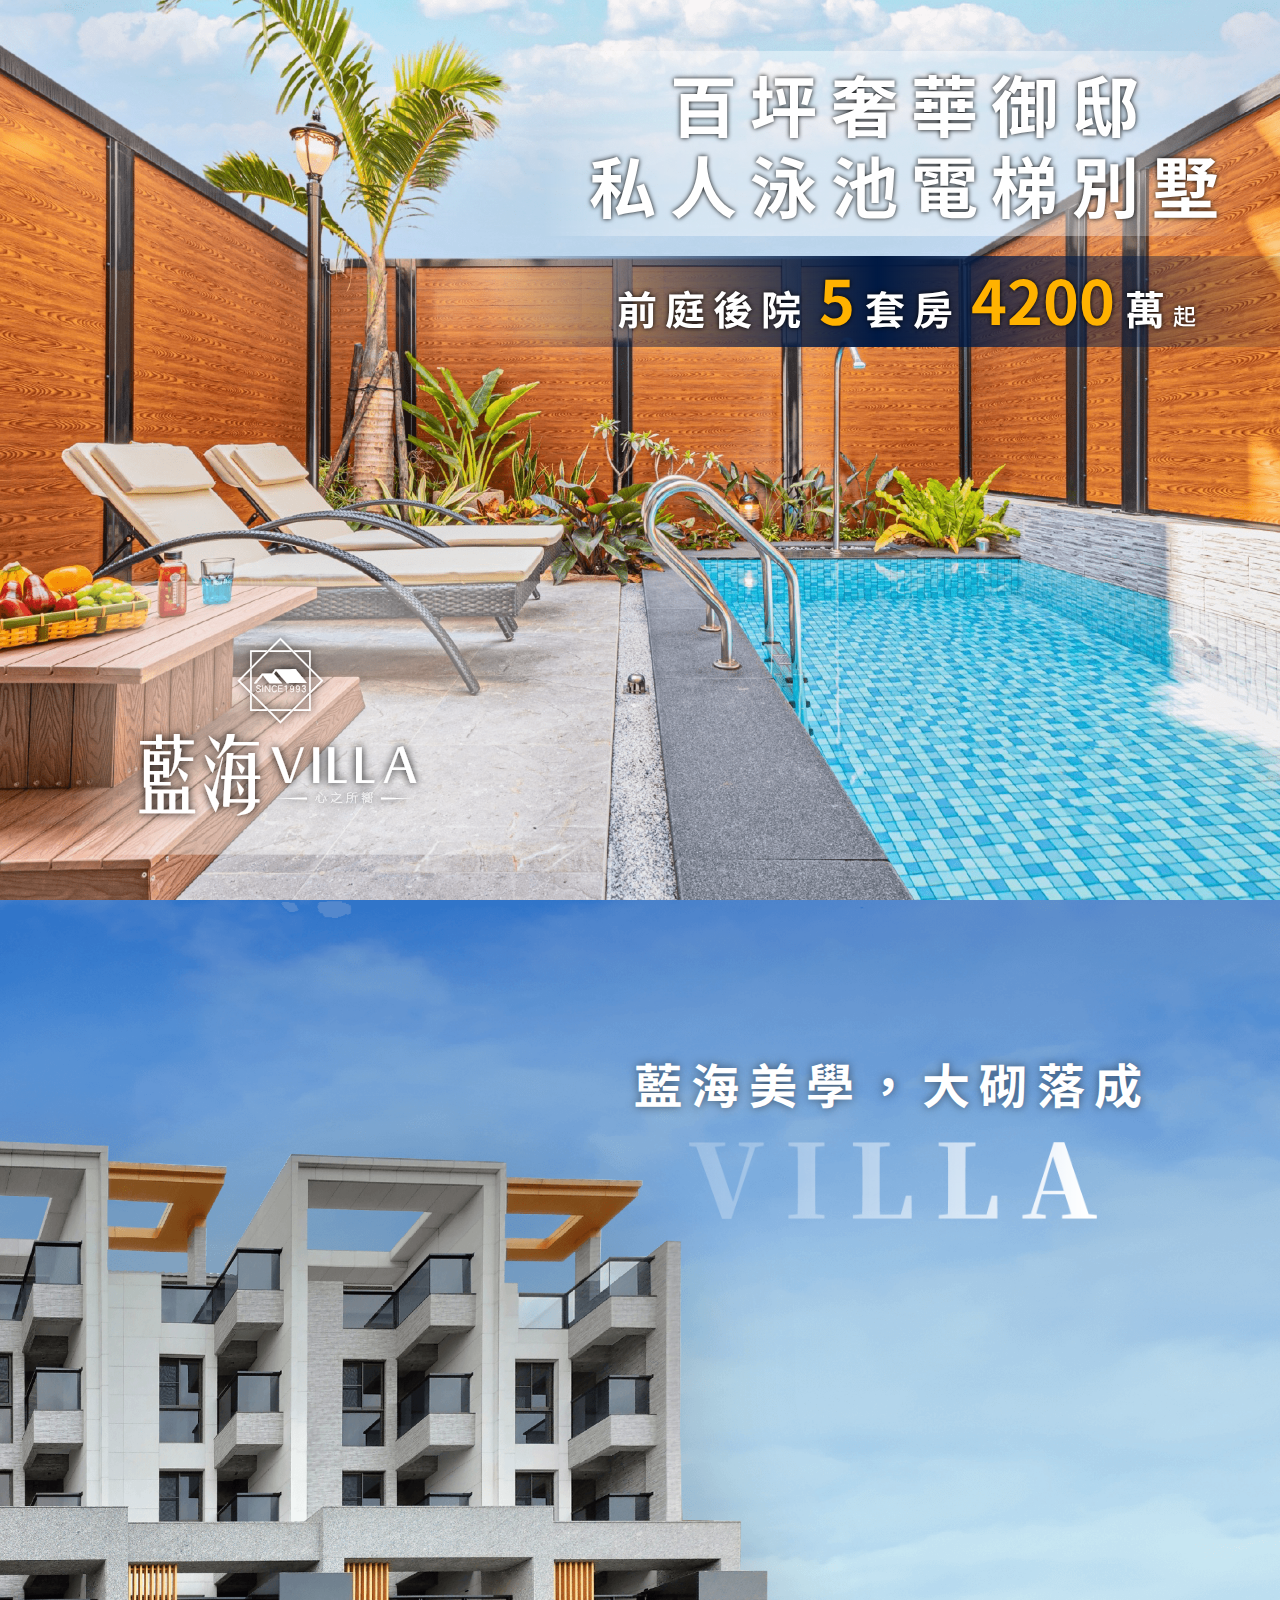
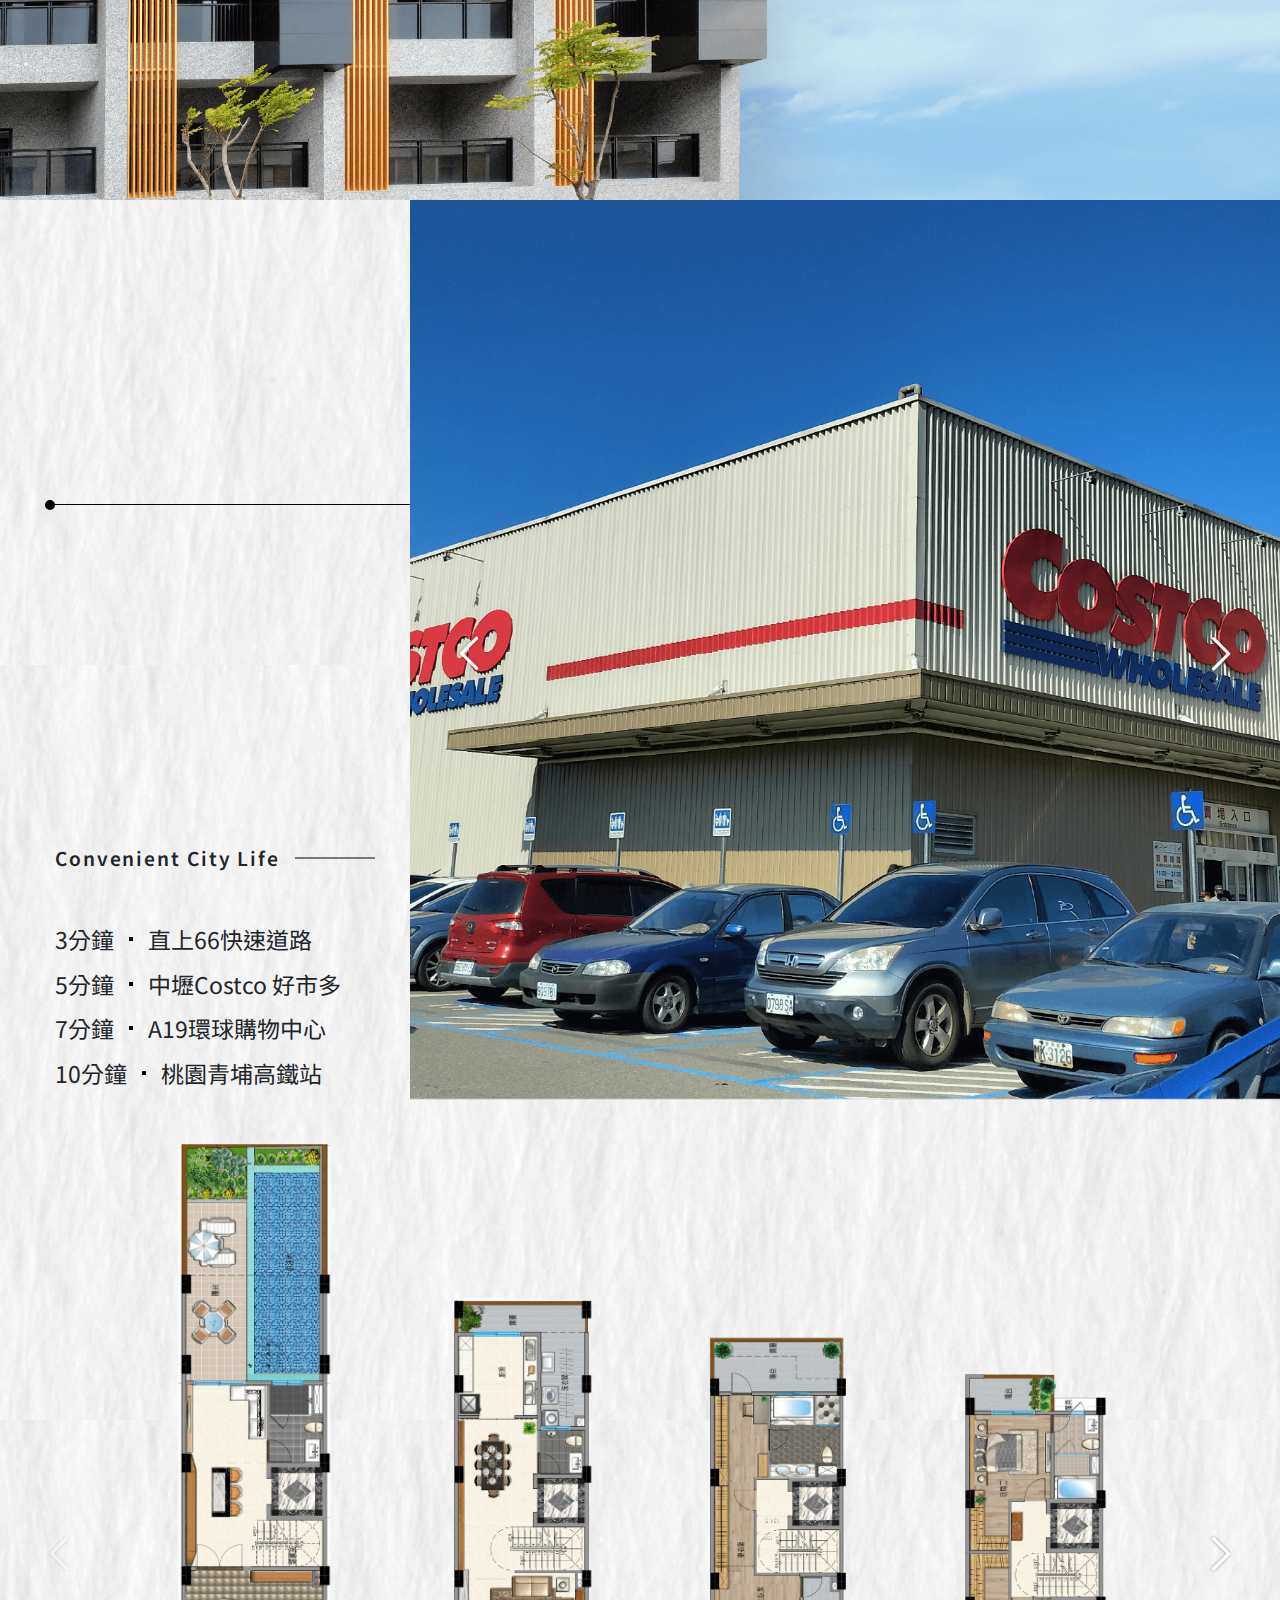
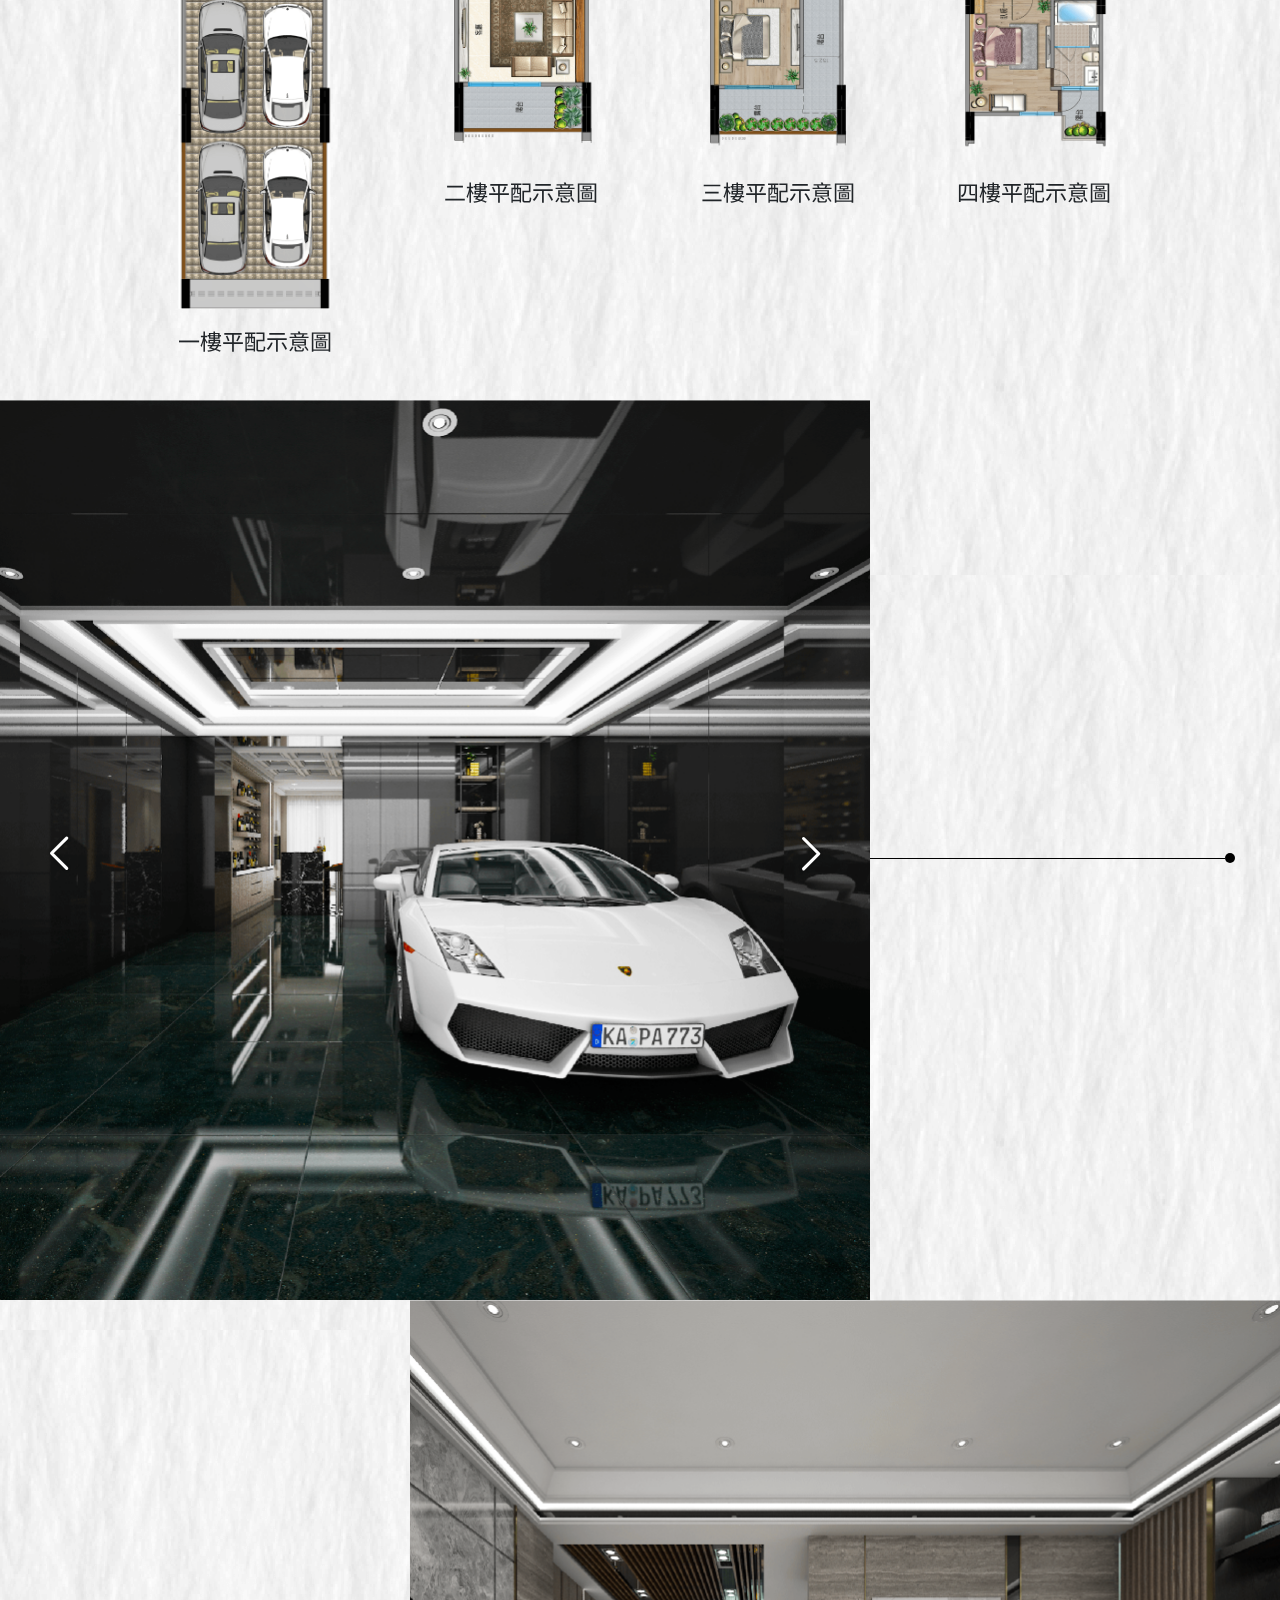
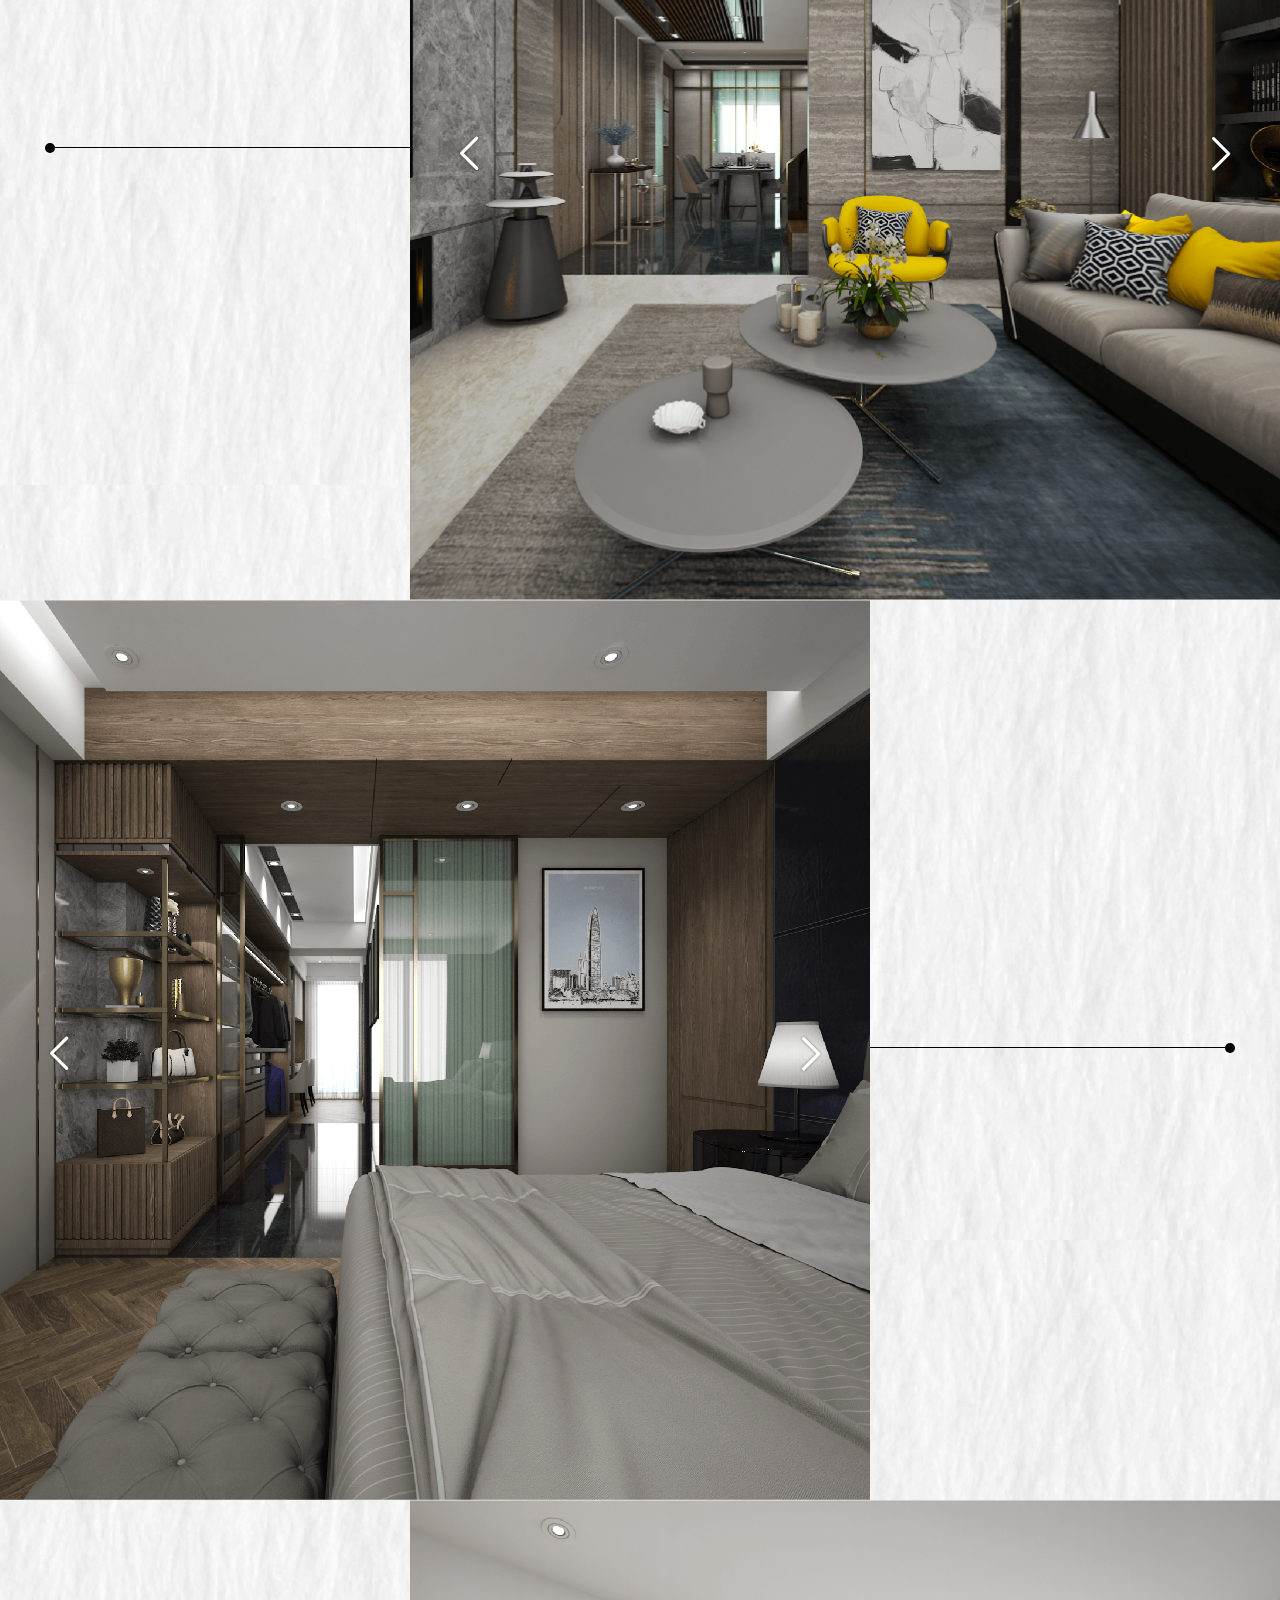
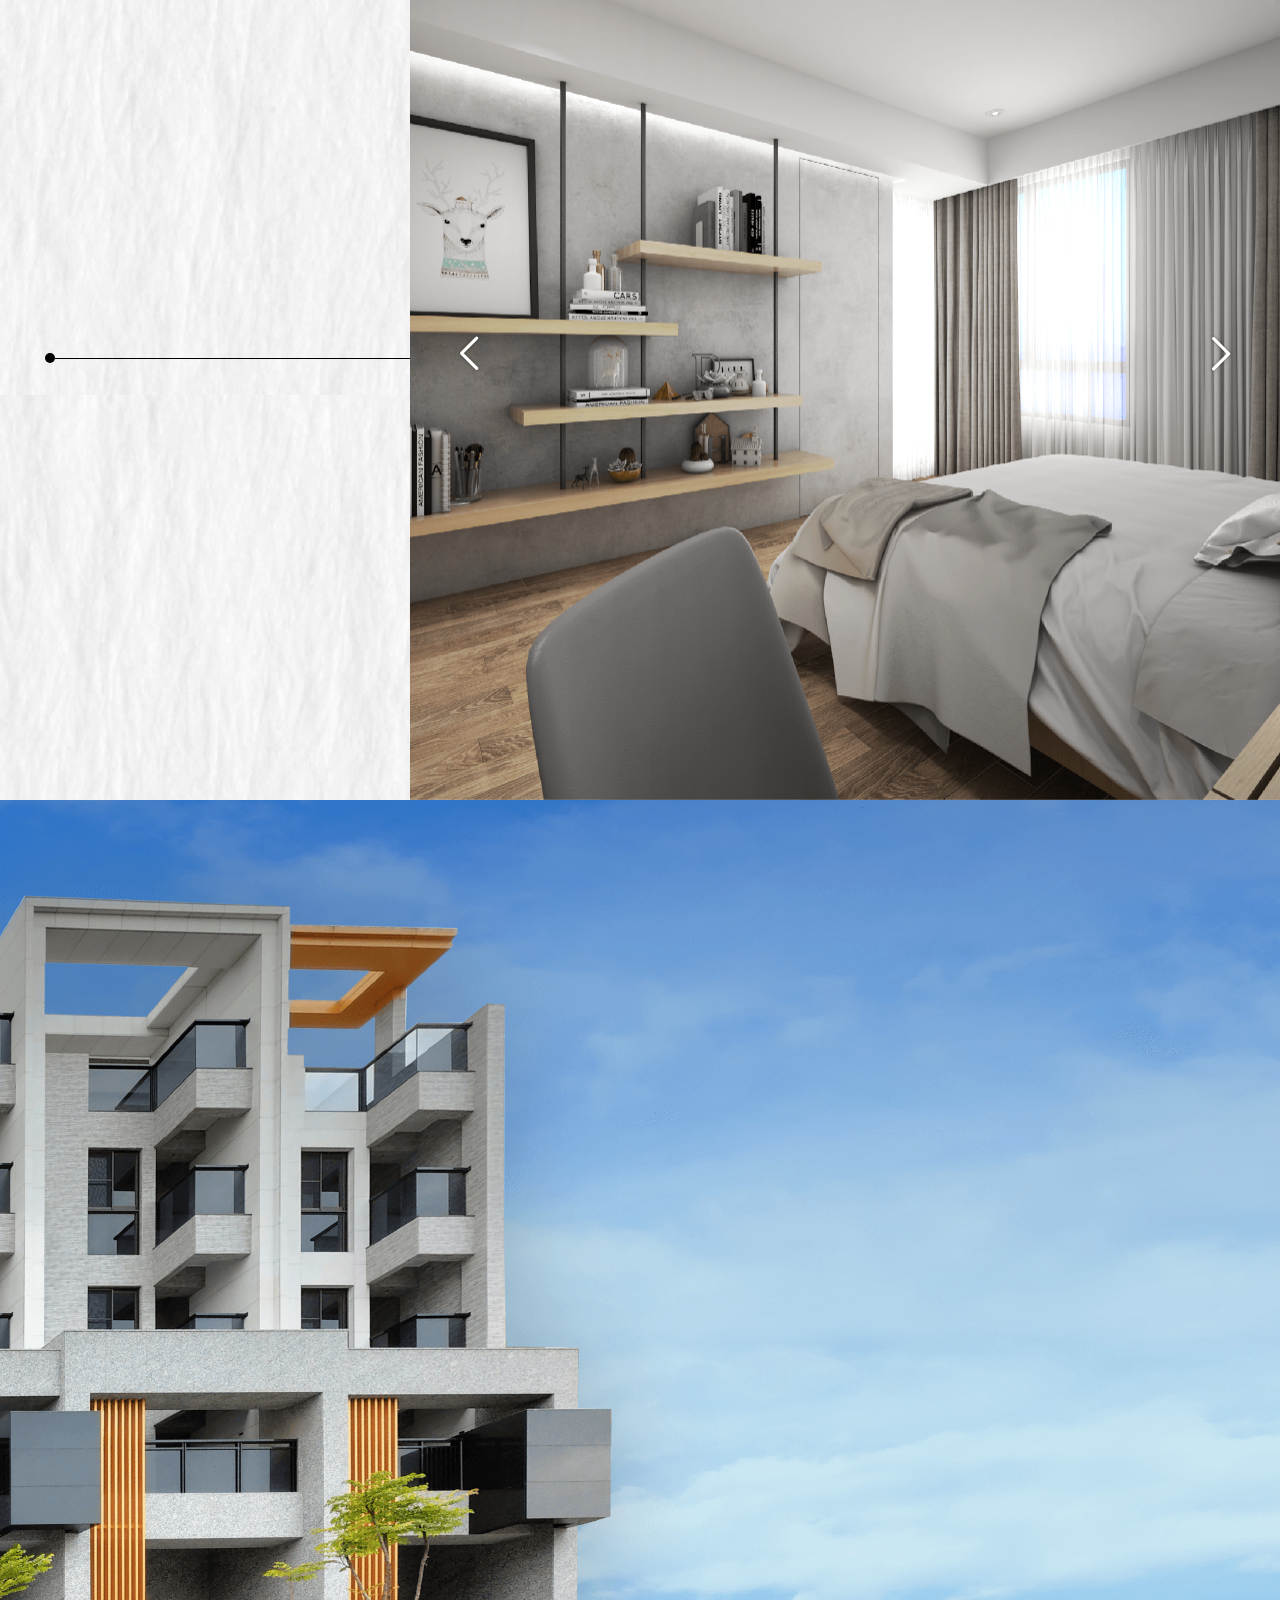
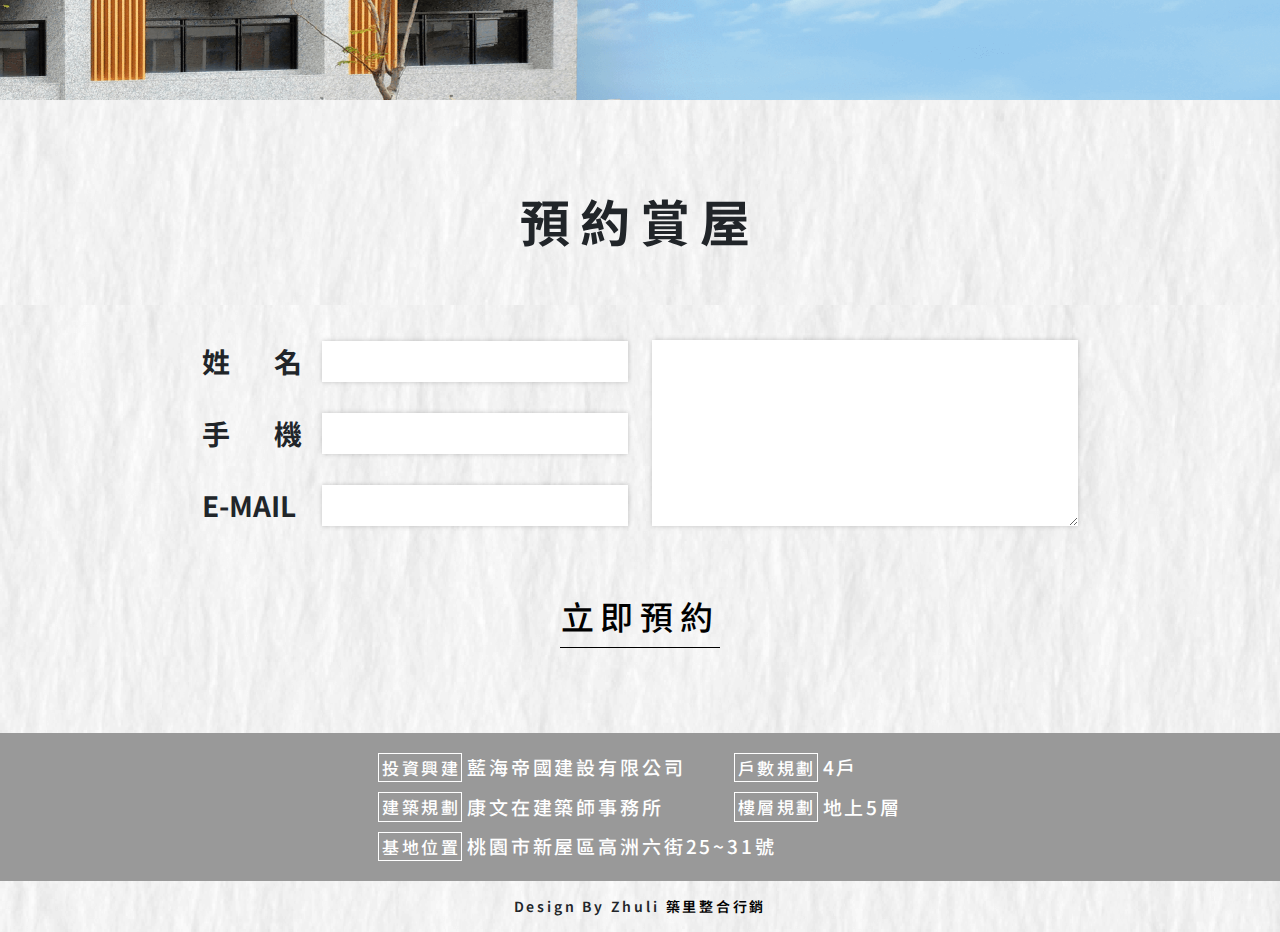
==== index.html @ c92ff506 "zh" ====
<!DOCTYPE html>
<html lang="zh">
<head>
    <meta charset="UTF-8">
    <meta http-equiv="X-UA-Compatible" content="IE=edge">
    <meta name="viewport" content="width=device-width, initial-scale=1.0">
    <title>藍海VILLA</title>
    <meta name="description" content="">
    <meta property="og:locale" content="zh_TW" />
    <meta property="og:type" content="website" />
    <meta property="og:title" content="藍海VILLA" />
    <meta property="og:description" content="" />
    <meta property="og:site_name" content="藍海VILLA" />
    <meta name="twitter:description" content="" />
    <meta name="twitter:title" content="藍海VILLA" />
    <meta itemprop="name" content="藍海VILLA">
    <meta itemprop="description" content="">
    <meta property="og:image" content="./public/img/share.jpg" />
    <meta property="og:url" content="./public/img/share.jpg" />
    <link rel="shortcut icon" href="./favicon.ico" type="image/x-icon" />
    <link rel="preconnect" href="https://fonts.googleapis.com">
    <link rel="preconnect" href="https://fonts.gstatic.com" crossorigin>
    <link href="https://fonts.googleapis.com/css2?family=Noto+Sans+TC:wght@100;300;400;500;700;900&display=swap" rel="stylesheet">
    <link rel="stylesheet" href="./public/css/bootstrap/bootstrap.css">
    <link rel="stylesheet" href="./public/css/swiper/swiper-bundle.min.css">
    <link rel="stylesheet" href="./public/css/aos/aos.css">
    <link rel="stylesheet" href="./public/css/style.css">
</head>
<body>
    <div class="kv section">
        <div class="kv_inner">
            <div class="kv_logo">
                <img src="./public/img/logo.svg" alt="">
            </div>
            <div class="kv_text">
                <h1 data-aos="fade-left" data-aos-duration="1000">百坪奢華御邸<br>私人泳池電梯別墅</h1>
                <h2 data-aos="fade-left" data-aos-delay="300" data-aos-duration="1000">前庭後院<span class="highlight">5</span>套房<span class="highlight">4200</span>萬<span class="small">起</span></h2>
            </div>
        </div>
    </div>
    <div class="villa section">
        <div class="villa_inner">
            <h3>藍海美學，大砌落成</h3>
            <img src="./public/img/villa.png" alt="">
        </div>
    </div>
    <div class="slider section text-left convenient">
        <div class="slider_text">
            <div class="slider_text_title">
                <h3 data-aos="fade-down" data-aos-duration="1000">掌握生活 <br class="d-sm-block d-none">黃金比例</h3>
                <div class="line"></div>
                <h4 data-aos="fade-down" data-aos-delay="300" data-aos-duration="1000">COSTCO、過嶺生活圈<br>青埔高鐵商圈</h4>
            </div>
            <div class="slider_text_intro">
                <p>Convenient City Life</p>
                <ul>
                    <li>3分鐘<div class="cube"></div>直上66快速道路</li>
                    <li>5分鐘<div class="cube"></div>中壢Costco 好市多</li>
                    <li>7分鐘<div class="cube"></div>A19環球購物中心</li>
                    <li>10分鐘<div class="cube"></div>桃園青埔高鐵站</li>
                </ul>
            </div>
        </div>
        <div class="slider_pic">
            <div class="swiper-container slider_swiper conv-swiper">
                <div class="swiper-wrapper">
                  <div class="swiper-slide"><img class="slider_img" src="./public/img/convenient-1.png" alt=""></div>
                  <div class="swiper-slide"><img class="slider_img" src="./public/img/convenient-2.png" alt=""></div>
                  <div class="swiper-slide"><img class="slider_img" src="./public/img/convenient-3.png" alt=""></div>
                  <div class="swiper-slide"><img class="slider_img" src="./public/img/convenient-4.png" alt=""></div>
                </div>     
                <div class="swiper-button-next slider_arrow"></div>
                <div class="swiper-button-prev slider_arrow"></div>
            </div>
        </div>
    </div>
    <div class="map section">
        <div class="swiper-container map-swiper">
            <div class="swiper-wrapper">
              <div class="swiper-slide">
                <div class="map_inner">
                    <div class="map_item">
                        <img class="floor1" src="./public/img/map-1.png" alt="">
                        <p>一樓平配<br>示意圖</p>
                    </div>
                    <div class="map_item">
                        <img src="./public/img/map-2.png" alt="">
                        <p>二樓平配<br>示意圖</p>
                    </div>
                    <div class="map_item">
                        <img src="./public/img/map-3.png" alt="">
                        <p>三樓平配<br>示意圖</p>
                    </div>
                    <div class="map_item">
                        <img src="./public/img/map-4.png" alt="">
                        <p>四樓平配<br>示意圖</p>
                    </div>
                </div>
              </div>
              <div class="swiper-slide">
                <div class="map_inner">
                    <div class="map_item">
                        <img src="./public/img/map-5.png" alt="">
                        <p>五樓平配<br>示意圖</p>
                    </div>
                    <div class="map_item">
                        <img src="./public/img/map-6.png" alt="">
                        <p>屋突平配<br>示意圖</p>
                    </div>
                </div>
              </div>
            </div>     
            <div class="swiper-button-next slider_arrow"></div>
            <div class="swiper-button-prev slider_arrow"></div>
        </div>
        <p class="map_intro d-sm-none">大尺度空間，收藏一家人的幸福</p>
    </div>
    <div class="slider section text-right space">
        <div class="slider_text">
            <div class="slider_text_title">
                <h3 data-aos="fade-down" data-aos-duration="1000">百坪空間規劃</h3>
                <div class="line"></div>
                <h4 data-aos="fade-down" data-aos-delay="300" data-aos-duration="1000">VVIP貴賓級禮遇</h4>
            </div>
        </div>
        <div class="slider_pic">
            <div class="swiper-container slider_swiper space-swiper">
                <div class="swiper-wrapper">
                  <div class="swiper-slide"><img class="slider_img" src="./public/img/space-1.png" alt=""></div>
                  <div class="swiper-slide"><img class="slider_img" src="./public/img/space-2.png" alt=""></div>
                  <div class="swiper-slide"><img class="slider_img" src="./public/img/space-3.png" alt=""></div>
                  <div class="swiper-slide"><img class="slider_img" src="./public/img/space-4.png" alt=""></div>
                </div>     
                <div class="swiper-button-next slider_arrow"></div>
                <div class="swiper-button-prev slider_arrow"></div>
            </div>
        </div>
    </div>
    <div class="slider section text-left cook">
        <div class="slider_text">
            <div class="slider_text_title">
                <h3 data-aos="fade-down" data-aos-duration="1000">闊綽空間美學</h3>
                <div class="line"></div>
                <h4 class="big" data-aos="fade-down" data-aos-delay="300" data-aos-duration="1000">私廚料理哲學</h4>
            </div>
        </div>
        <div class="slider_pic">
            <div class="swiper-container slider_swiper cook-swiper">
                <div class="swiper-wrapper">
                  <div class="swiper-slide"><img class="slider_img" src="./public/img/cook-1.png" alt=""></div>
                  <div class="swiper-slide"><img class="slider_img" src="./public/img/cook-2.png" alt=""></div>
                  <div class="swiper-slide"><img class="slider_img" src="./public/img/cook-3.png" alt=""></div>
                  <div class="swiper-slide"><img class="slider_img" src="./public/img/cook-4.png" alt=""></div>
                </div>     
                <div class="swiper-button-next slider_arrow"></div>
                <div class="swiper-button-prev slider_arrow"></div>
            </div>
        </div>
    </div>
    <div class="slider section text-right host">
        <div class="slider_text">
            <div class="slider_text_title">
                <h3 data-aos="fade-down" data-aos-duration="1000">主人的奢華御邸</h3>
                <div class="line"></div>
                <h4 class="big" data-aos="fade-down" data-aos-delay="300" data-aos-duration="1000">您，值得擁有</h4>
            </div>
        </div>
        <div class="slider_pic">
            <div class="swiper-container slider_swiper host-swiper">
                <div class="swiper-wrapper">
                  <div class="swiper-slide"><img class="slider_img" src="./public/img/host-1.png" alt=""></div>
                  <div class="swiper-slide"><img class="slider_img" src="./public/img/host-2.png" alt=""></div>
                  <div class="swiper-slide"><img class="slider_img" src="./public/img/host-3.png" alt=""></div>
                  <div class="swiper-slide"><img class="slider_img" src="./public/img/host-4.png" alt=""></div>
                </div>     
                <div class="swiper-button-next slider_arrow"></div>
                <div class="swiper-button-prev slider_arrow"></div>
            </div>
        </div>
    </div>
    <div class="slider section text-left room">
        <div class="slider_text">
            <div class="slider_text_title">
                <h3 data-aos="fade-down" data-aos-duration="1000">5套房規劃</h3>
                <div class="line"></div>
                <h4 data-aos="fade-down" data-aos-delay="300" data-aos-duration="1000">共居，卻保有隱私</h4>
            </div>
        </div>
        <div class="slider_pic">
            <div class="swiper-container slider_swiper room-swiper">
                <div class="swiper-wrapper">
                  <div class="swiper-slide"><img class="slider_img" src="./public/img/room-1.png" alt=""></div>
                  <div class="swiper-slide"><img class="slider_img" src="./public/img/room-2.png" alt=""></div>
                  <div class="swiper-slide"><img class="slider_img" src="./public/img/room-3.png" alt=""></div>
                </div>     
                <div class="swiper-button-next slider_arrow"></div>
                <div class="swiper-button-prev slider_arrow"></div>
            </div>
        </div>
    </div>
    <div class="hundred section">
        <div class="hundred_inner">
            <h3 data-aos="fade-down" data-aos-duration="1000">百坪奢華御邸</h3>
            <h4 data-aos="fade-down" data-aos-delay="300" data-aos-duration="1000">私人泳池電梯別墅</h4>
            <ul data-aos="fade-down" data-aos-delay="600" data-aos-duration="1000">
                <li>大砌落成</li>
                <li>一邸收藏</li>
                <li>敬邀入主</li>
            </ul>
        </div>
    </div>
    <div class="reserve">
        <h3>預約賞屋</h3>
        <form class="reserve_form row" onsubmit="sendEmail(); reset(); return false">
            <div class="col-md-6">
                <div class="reserve_form_item">
                    <label for="">
                        <span>姓</span><span>名</span>
                    </label>
                    <input type="text" id="name">
                </div>
                <div class="reserve_form_item">
                    <label for="">
                        <span>手</span><span>機</span>
                    </label>
                    <input type="number" id="phone">
                </div>
                <div class="reserve_form_item">
                    <label for="">
                        <span>E-MAIL</span>
                    </label>
                    <input type="email" id="email">
                </div>
            </div>
            <div class="col-md-6">
                <div class="reserve_form_item"><textarea id="content" name="" id="" cols="30" rows="10"></textarea></div>
            </div>
            <button type="submit">立即預約</button>
        </form>
    </div>

    <footer class="footer">
        <div class="footer_top">
            <div class="footer_top_inner">
                <div class="d-md-flex flex-wrap">
                    <div>
                        <div class="footer_top_item">
                            <div class="footer_top_title">投資興建</div>
                            <div class="footer_top_content">藍海帝國建設有限公司</div>
                        </div>
                        <div class="footer_top_item">
                            <div class="footer_top_title">建築規劃</div>
                            <div class="footer_top_content">康文在建築師事務所</div>
                        </div>
                    </div>
                    <div class="ms-md-5">
                        <div class="footer_top_item">
                            <div class="footer_top_title">戶數規劃</div>
                            <div class="footer_top_content">4戶</div>
                        </div>
                        <div class="footer_top_item">
                            <div class="footer_top_title">樓層規劃</div>
                            <div class="footer_top_content">地上5層</div>
                        </div>
                    </div>
                </div>
                <div class="footer_top_item mb-0">
                    <div class="footer_top_title">基地位置</div>
                    <div class="footer_top_content">桃園市新屋區高洲六街25~31號</div>
                </div>
            </div>
        </div>
        <div class="footer_design">Design By Zhuli <a href="https://zhuliads.com/" target="_blank">築里整合行銷</a></div>
    </footer>

    <script src="./public/js/jquery/jquery.min.js"></script>
    <script src="./public/js/bootstrap/bootstrap.bundle.min.js"></script>
    <script src="./public/js/swiper/swiper-bundle.min.js"></script>
    <script src="./public/js/aos/aos.js"></script>
    <script src="https://smtpjs.com/v3/smtp.js"></script>
    <script src="./public/js/index.js"></script>
</body>
</html>
---- public/css/style.css ----
@import url("https://fonts.googleapis.com/css2?family=Noto+Sans+TC:wght@100;300;400;500;700;900&display=swap");
body {
  font-family: 'Noto Sans TC', sans-serif;
  background-image: url(../img/bg.png);
  background-size: contain;
}

ul {
  list-style: none;
  padding: 0;
  margin: 0;
}

input, textarea {
  outline: none;
  padding: 10px;
}

input::-webkit-outer-spin-button,
input::-webkit-inner-spin-button {
  -webkit-appearance: none;
}

input[type="number"] {
  -moz-appearance: textfield;
}

.section {
  width: 100%;
  height: 100vh;
  overflow: hidden;
}

@media screen and (max-width: 1199px) {
  .section.convenient {
    height: auto;
  }
}

@media screen and (max-width: 991px) {
  .section.map, .section.slider {
    height: auto;
  }
}

.kv {
  background-image: url(../img/kv_bg.png);
  background-position: center;
  background-size: cover;
  background-repeat: no-repeat;
  position: relative;
}

.kv_logo {
  position: absolute;
  width: 46vw;
  padding: 3.5vw 16.5vw 2.1vw 5.9vw;
  background-image: url(../img/logo_bg.png);
  background-size: cover;
  background-position: center;
  background-repeat: no-repeat;
  left: 4vw;
  bottom: 3.5vw;
}

.kv_logo img {
  width: 100%;
}

.kv_text {
  position: absolute;
  top: 4vw;
  right: -3.8vw;
  text-align: center;
}

.kv_text h1 {
  color: #fff;
  font-size: 67px;
  font-weight: bold;
  text-shadow: 0 0 5px #000;
  letter-spacing: 0.2em;
  z-index: 1;
  margin: 0 0 1.53vw;
  padding: 12px 50px;
  background-image: url(../img/title_bg.png);
  background-size: cover;
  background-position: center;
  background-repeat: no-repeat;
}

.kv_text h2 {
  font-size: 40px;
  font-weight: bold;
  color: #fff;
  letter-spacing: 0.2em;
  margin: 0;
  text-shadow: 0 0 5px #000;
  padding: 6px 9.7vw 12px;
  background: -webkit-gradient(linear, left top, right top, from(rgba(255, 255, 255, 0)), color-stop(46%, #001943), to(rgba(255, 255, 255, 0)));
  background: linear-gradient(to right, rgba(255, 255, 255, 0) 0%, #001943 46%, rgba(255, 255, 255, 0) 100%);
}

.kv_text h2 .highlight {
  color: #FFB200;
  font-size: 61px;
  letter-spacing: 0em;
  margin: 0 10px;
}

.kv_text h2 .small {
  font-size: 23px;
  font-weight: 500;
}

@media screen and (max-width: 767px) {
  .kv {
    background-image: url(../img/kv_bg-m.png);
    background-position: center top;
  }
  .kv_inner {
    padding-top: 12vw;
  }
  .kv_logo {
    width: 175px;
    padding: 0;
    margin: 0 auto 35px;
    position: static;
    background-image: none;
  }
  .kv_text {
    position: static;
    margin: 0 auto;
  }
  .kv_text h1 {
    font-size: 35px;
    margin-bottom: 10px;
    background-image: none;
    font-weight: 500;
    letter-spacing: 0.3em;
    padding: 0;
  }
  .kv_text h2 {
    font-size: 21px;
    font-weight: 500;
    padding-left: 0;
    padding-right: 0;
  }
  .kv_text h2 .highlight {
    font-size: 30px;
  }
  .kv_text h2 .small {
    font-size: 12px;
  }
}

@media screen and (max-width: 365px) {
  .kv_text h1 {
    letter-spacing: 0.2em;
    font-size: 32px;
  }
}

.villa {
  background-image: url(../img/villa_bg.png);
  background-position: center;
  background-size: cover;
  background-repeat: no-repeat;
  position: relative;
}

.villa_inner {
  position: absolute;
  top: 12.1vw;
  right: 10vw;
}

.villa_inner h3 {
  font-size: 48px;
  font-weight: bold;
  letter-spacing: 0.2em;
  text-shadow: 0 0 10px rgba(0, 0, 0, 0.5);
  color: #fff;
  margin-bottom: 30px;
}

.villa_inner img {
  display: block;
  width: 31.88vw;
  margin: 0 auto;
  min-width: 350px;
}

@media screen and (max-width: 767px) {
  .villa {
    background-image: url(../img/villa_bg-m.png);
    background-position: center top;
  }
  .villa_inner {
    width: 100%;
    right: 0;
    top: 55px;
  }
  .villa_inner h3 {
    font-size: 29px;
    text-align: center;
  }
  .villa_inner img {
    min-width: inherit;
    width: 277px;
  }
}

.slider {
  display: -webkit-box;
  display: -ms-flexbox;
  display: flex;
  -ms-flex-wrap: wrap;
      flex-wrap: wrap;
}

.slider.convenient .slider_text {
  padding-top: 17.7vh;
  -ms-flex-line-pack: justify;
      align-content: space-between;
}

.slider.text-left .slider_text {
  padding-left: 55px;
}

.slider.text-left .slider_text .line::before {
  right: 100%;
}

.slider.text-right .slider_text {
  padding-right: 55px;
  -webkit-box-ordinal-group: 3;
      -ms-flex-order: 2;
          order: 2;
  text-align: right;
}

.slider.text-right .slider_text .line::before {
  left: 100%;
}

.slider.text-right .slider_pic {
  -webkit-box-ordinal-group: 2;
      -ms-flex-order: 1;
          order: 1;
}

.slider_text {
  width: 32%;
  display: -webkit-box;
  display: -ms-flexbox;
  display: flex;
  -ms-flex-wrap: wrap;
      flex-wrap: wrap;
  -ms-flex-line-pack: center;
      align-content: center;
}

.slider_text_title {
  width: 100%;
}

.slider_text_title h3 {
  font-size: 48px;
  margin-bottom: 30px;
  font-weight: 600;
}

.slider_text_title .line {
  width: 100%;
  height: 1px;
  background-color: #000;
  position: relative;
  margin-bottom: 20px;
}

.slider_text_title .line::before {
  position: absolute;
  content: "";
  width: 10px;
  height: 10px;
  border-radius: 50%;
  background-color: #000;
  top: 50%;
  -webkit-transform: translateY(-50%);
          transform: translateY(-50%);
}

.slider_text_title h4 {
  color: #CF7115;
  font-size: 32px;
  line-height: 1.6;
  margin: 0;
  letter-spacing: 0.08em;
}

.slider_text_title h4.big {
  font-size: 45px;
  font-weight: 600;
}

.slider_text_intro {
  width: 100%;
}

.slider_text_intro p {
  font-size: 19px;
  font-weight: 600;
  letter-spacing: 0.1em;
  margin-bottom: 50px;
  position: relative;
  width: -webkit-fit-content;
  width: -moz-fit-content;
  width: fit-content;
}

.slider_text_intro p::after {
  position: absolute;
  content: "";
  width: 80px;
  height: 1px;
  background-color: #000;
  top: 50%;
  left: calc(100% + 15px);
  -webkit-transform: translateY(-50%);
          transform: translateY(-50%);
}

.slider_text_intro ul li {
  font-size: 23px;
  display: -webkit-box;
  display: -ms-flexbox;
  display: flex;
  -webkit-box-align: center;
      -ms-flex-align: center;
          align-items: center;
  margin-bottom: 10px;
}

.slider_text_intro ul li .cube {
  width: 4px;
  height: 4px;
  background-color: #000;
  margin: 0 15px;
}

.slider_pic {
  width: 68%;
}

.slider_swiper {
  height: 100%;
  width: 100%;
}

.slider_img {
  position: absolute;
  width: 100%;
  height: 100%;
  -o-object-fit: cover;
     object-fit: cover;
  top: 0;
  left: 0;
}

.slider_arrow {
  width: 28px;
  height: 50px;
  background-position: center;
  background-size: contain;
  background-repeat: no-repeat;
}

.slider_arrow::after {
  display: none;
}

.slider_arrow.swiper-button-prev {
  background-image: url(../img/slider-arrow-prev.svg);
  left: 45px;
}

.slider_arrow.swiper-button-next {
  background-image: url(../img/slider-arrow-next.svg);
  right: 45px;
}

@media screen and (max-width: 1199px) {
  .slider.convenient .slider_text {
    padding-top: 17.7vh;
    display: block;
    width: 100%;
    padding-top: 40px;
    padding-bottom: 20px;
  }
  .slider.convenient .slider_pic {
    width: 100%;
  }
  .slider.convenient .slider-swiper .swiper-slide {
    width: 100%;
    padding-bottom: 87%;
  }
}

@media screen and (max-width: 991px) {
  .slider_swiper .swiper-slide {
    width: 100%;
    padding-bottom: 87%;
  }
  .slider_pic {
    width: 100%;
  }
  .slider_text {
    width: 100%;
    padding-top: 40px !important;
    padding-bottom: 20px;
  }
  .slider_text_title {
    width: 65%;
  }
  .slider_text_title h3 {
    margin-bottom: 25px;
  }
  .slider_text_title .line {
    margin-bottom: 15px;
  }
  .slider.text-right .slider_text {
    padding-right: 55px;
    -webkit-box-ordinal-group: 2;
        -ms-flex-order: 1;
            order: 1;
    text-align: right;
  }
  .slider.text-right .slider_text .line::before {
    left: 100%;
  }
  .slider.text-right .slider_text_title h3, .slider.text-right .slider_text_title h4 {
    padding-right: 10px;
  }
  .slider.text-right .slider_pic {
    -webkit-box-ordinal-group: 3;
        -ms-flex-order: 2;
            order: 2;
  }
  .slider.text-left .slider_text_title {
    margin-left: auto;
    margin-right: 0;
  }
}

@media screen and (max-width: 767px) {
  .slider_text h3 {
    font-size: 30px;
    margin-bottom: 15px;
  }
  .slider_text .line {
    margin-bottom: 10px;
  }
  .slider_text h4 {
    font-size: 20px !important;
  }
  .slider_text_intro p {
    font-size: 12px;
    margin-bottom: 15px;
  }
  .slider_text_intro p::after {
    width: 40px;
    left: calc(100% + 10px);
  }
  .slider_text_intro ul li {
    font-size: 14px;
    margin-bottom: 5px;
  }
}

@media screen and (max-width: 575px) {
  .slider.text-left .slider_text {
    padding-left: 12vw;
  }
  .slider.text-left .slider_text_title {
    padding-left: 10vw;
  }
  .slider.text-left .slider_text_title h3, .slider.text-left .slider_text_title h4 {
    padding-left: 10px;
  }
  .slider_text_intro {
    margin-top: 45px;
  }
  .slider_arrow {
    width: 20px;
    height: 36px;
  }
  .slider_arrow.swiper-button-prev {
    left: 20px;
  }
  .slider_arrow.swiper-button-next {
    right: 20px;
  }
}

@media screen and (max-width: 370px) {
  .slider.text-left .slider_text {
    padding-left: 20px;
  }
  .slider.text-left .slider_text_title {
    padding-left: 15px;
  }
  .slider.text-left .slider_text_title h3, .slider.text-left .slider_text_title h4 {
    padding-left: 10px;
  }
  .slider_text_title {
    width: 90%;
  }
}

.map-swiper {
  height: 100%;
}

.map_inner {
  display: -webkit-box;
  display: -ms-flexbox;
  display: flex;
  -webkit-box-align: center;
      -ms-flex-align: center;
          align-items: center;
  -webkit-box-pack: center;
      -ms-flex-pack: center;
          justify-content: center;
  height: 100%;
}

.map_item {
  margin: 0 4vw;
}

.map_item img {
  display: block;
  margin: 0 auto 15px;
  width: 12vw;
}

.map_item img.floor1 {
  max-height: 85vh;
  width: auto;
}

.map_item p {
  text-align: center;
  margin: 0;
  font-size: 22px;
}

.map_item p br {
  display: none;
}

.map_intro {
  position: relative;
  font-size: 20px;
  font-weight: 500;
  color: #C66F1A;
  margin: 0 0 0 auto;
  padding-right: 20px;
  width: -webkit-fit-content;
  width: -moz-fit-content;
  width: fit-content;
  letter-spacing: 0.08em;
}

.map_intro::before {
  position: absolute;
  content: "";
  width: calc(100vw - 255px);
  height: 1px;
  top: 50%;
  right: calc(100% + 10px);
  background-color: #C66F1A;
}

@media screen and (max-width: 1199px) {
  .map_item {
    margin: 0 3vw;
  }
  .map_item img.floor1 {
    max-height: 80vh;
  }
}

@media screen and (max-width: 991px) {
  .map-swiper {
    margin-top: 70px;
    margin-bottom: 30px;
  }
  .map_item {
    margin: 0;
    padding: 0 8px;
  }
  .map_item img {
    width: 18vw !important;
  }
  .map_item img.floor1 {
    max-height: inherit;
  }
}

@media screen and (max-width: 767px) {
  .map_item p {
    font-size: 14px;
  }
}

@media screen and (max-width: 575px) {
  .map_item p {
    font-size: 12px;
  }
  .map_item p br {
    display: block;
  }
}

@media screen and (max-width: 450px) {
  .map_intro {
    font-size: 16px;
  }
}

.hundred {
  background-image: url(../img/hundred_bg.png);
  background-position: center;
  background-size: cover;
  background-repeat: no-repeat;
  position: relative;
}

.hundred_inner {
  position: absolute;
  top: 11.39vw;
  right: 6vw;
}

.hundred_inner h3 {
  font-size: 80px;
  font-weight: bold;
  color: #fff;
  text-shadow: 0 0 5px #000;
  letter-spacing: 0.2em;
  margin-bottom: 20px;
}

.hundred_inner h4 {
  font-size: 60px;
  font-weight: bold;
  color: #fff;
  text-shadow: 0 0 5px #000;
  letter-spacing: 0.2em;
  margin-bottom: 30px;
}

.hundred_inner ul {
  display: -webkit-box;
  display: -ms-flexbox;
  display: flex;
  padding: 10px 0;
  position: relative;
}

.hundred_inner ul li {
  font-size: 35px;
  text-shadow: 0 0 5px #000;
  letter-spacing: 0.2em;
  margin: 0 18px;
  color: #fff;
}

.hundred_inner ul li:first-child {
  margin-left: 0;
}

.hundred_inner ul li:last-child {
  margin-right: 0;
}

.hundred_inner ul::before, .hundred_inner ul::after {
  position: absolute;
  content: "";
  width: 100%;
  height: 3px;
  -webkit-box-shadow: 0 0 5px #000;
          box-shadow: 0 0 5px #000;
  left: 0;
  background-color: #fff;
}

.hundred_inner ul::before {
  top: 0;
}

.hundred_inner ul::after {
  bottom: 0;
}

@media screen and (max-width: 991px) {
  .hundred_inner h3 {
    font-size: 70px;
  }
  .hundred_inner h4 {
    font-size: 52px;
  }
  .hundred_inner ul li {
    font-size: 30px;
  }
}

@media screen and (max-width: 767px) {
  .hundred {
    background-image: url(../img/hundred_bg-m.png);
  }
  .hundred_inner {
    width: 100%;
    right: 0;
    text-align: center;
  }
  .hundred_inner ul {
    width: -webkit-fit-content;
    width: -moz-fit-content;
    width: fit-content;
    margin: 0 auto;
  }
}

@media screen and (max-width: 575px) {
  .hundred_inner h3 {
    font-size: 44px;
    margin-bottom: 10px;
  }
  .hundred_inner h4 {
    font-size: 32px;
    margin-bottom: 15px;
  }
  .hundred_inner ul {
    padding: 5px 0;
  }
  .hundred_inner ul li {
    font-size: 18px;
    margin: 0 10px;
  }
  .hundred_inner ul::before, .hundred_inner ul::after {
    height: 1px;
  }
}

@media screen and (max-width: 400px) {
  .hundred_inner h3 {
    font-size: 34px;
  }
  .hundred_inner h4 {
    font-size: 25px;
  }
  .hundred_inner ul li {
    font-size: 15px;
    margin: 0 7px;
  }
}

.reserve {
  padding: 90px 20px;
}

.reserve h3 {
  text-align: center;
  font-size: 50px;
  font-weight: bold;
  letter-spacing: 0.2em;
  margin-bottom: 90px;
}

.reserve_form {
  max-width: 900px;
  width: 100%;
  margin: 0 auto;
  display: -webkit-box;
  display: -ms-flexbox;
  display: flex;
  -ms-flex-wrap: wrap;
      flex-wrap: wrap;
}

.reserve_form_item {
  display: -webkit-box;
  display: -ms-flexbox;
  display: flex;
  -webkit-box-align: center;
      -ms-flex-align: center;
          align-items: center;
  margin-bottom: 30px;
}

.reserve_form_item label {
  width: 120px;
  padding-right: 20px;
  font-size: 28px;
  font-weight: bold;
  display: -webkit-box;
  display: -ms-flexbox;
  display: flex;
  -webkit-box-pack: justify;
      -ms-flex-pack: justify;
          justify-content: space-between;
}

.reserve_form_item input, .reserve_form_item textarea {
  background-color: #fff;
  -webkit-box-shadow: 0 0 5px rgba(0, 0, 0, 0.2);
          box-shadow: 0 0 5px rgba(0, 0, 0, 0.2);
  border: 0;
}

.reserve_form_item input {
  height: 41px;
  width: calc(100% - 120px);
}

.reserve_form_item textarea {
  width: 100%;
  height: 186px;
}

.reserve_form_item:last-child {
  margin-bottom: 0;
}

.reserve_form button {
  font-size: 33px;
  font-weight: 500;
  letter-spacing: 0.2em;
  width: -webkit-fit-content;
  width: -moz-fit-content;
  width: fit-content;
  display: block;
  margin: 65px auto 0;
  background-color: transparent;
  border: 0;
  position: relative;
  -webkit-transition: 0.3s;
  transition: 0.3s;
}

.reserve_form button:hover {
  color: #CF7115;
}

.reserve_form button:hover::after {
  background-color: #CF7115;
}

.reserve_form button::after {
  position: absolute;
  content: "";
  width: 88%;
  height: 1px;
  background-color: #000;
  bottom: -5px;
  left: 6%;
}

@media screen and (max-width: 767px) {
  .reserve h3 {
    font-size: 36px;
    margin-bottom: 45px;
  }
  .reserve_form > div {
    padding-left: 30px;
    padding-right: 30px;
  }
  .reserve_form_item {
    margin-bottom: 25px !important;
  }
  .reserve_form_item label {
    width: 76px;
    padding-right: 12px;
    font-size: 18px;
  }
  .reserve_form_item input {
    height: 41px;
    width: calc(100% - 76px);
  }
  .reserve_form button {
    margin-top: 40px;
    font-size: 24px;
  }
}

@media screen and (max-width: 575px) {
  .reserve {
    padding: 42px 20px;
  }
}

@media screen and (max-width: 370px) {
  .reserve_form > div {
    padding-left: 0;
    padding-right: 0;
  }
}

.footer_top {
  padding: 20px;
  background-color: #999999;
  color: #fff;
}

.footer_top_inner {
  width: -webkit-fit-content;
  width: -moz-fit-content;
  width: fit-content;
  margin: 0 auto;
}

.footer_top_item {
  display: -webkit-box;
  display: -ms-flexbox;
  display: flex;
  -webkit-box-align: center;
      -ms-flex-align: center;
          align-items: center;
  margin-bottom: 10px;
}

.footer_top_title {
  font-size: 17px;
  font-weight: 500;
  padding: 1px 0 1px 3px;
  border: 1px solid #fff;
  letter-spacing: 0.15em;
  width: 84px;
}

.footer_top_content {
  font-size: 19px;
  font-weight: 500;
  letter-spacing: 0.15em;
  width: calc(100% - 84px);
  padding-left: 5px;
}

.footer_design {
  padding: 15px;
  text-align: center;
  font-size: 14px;
  font-weight: 600;
  letter-spacing: 0.2em;
}

.footer_design a {
  color: #000;
  text-decoration: none;
  font-size: 14px;
  font-weight: 600;
  -webkit-transition: 0.3s;
  transition: 0.3s;
}

.footer_design a:hover {
  color: #CF7115;
}

@media screen and (max-width: 450px) {
  .footer_top_item {
    margin-bottom: 5px;
  }
  .footer_top_title {
    width: 72px;
    font-size: 14px;
  }
  .footer_top_content {
    width: calc(100% - 72px);
    font-size: 13px;
  }
  .footer_design {
    font-size: 12px;
    padding: 5px;
  }
}
/*# sourceMappingURL=style.css.map */
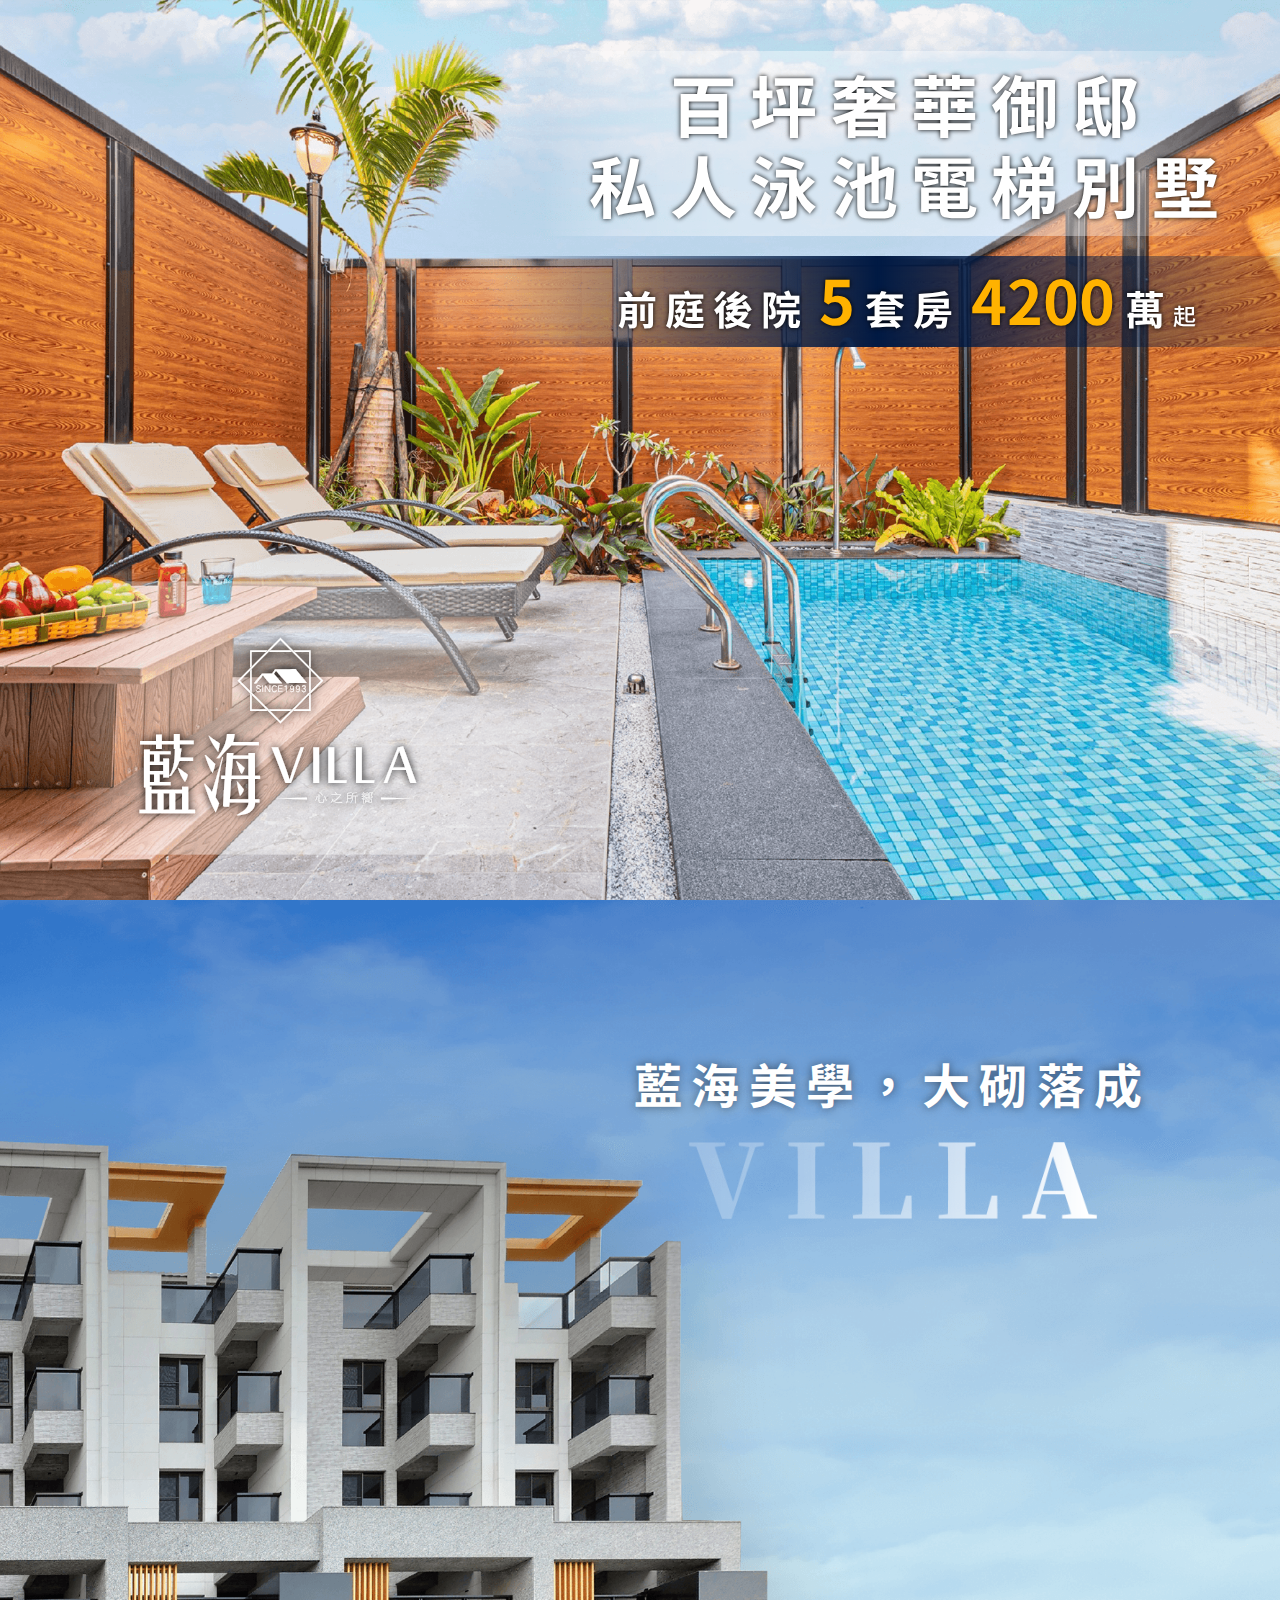
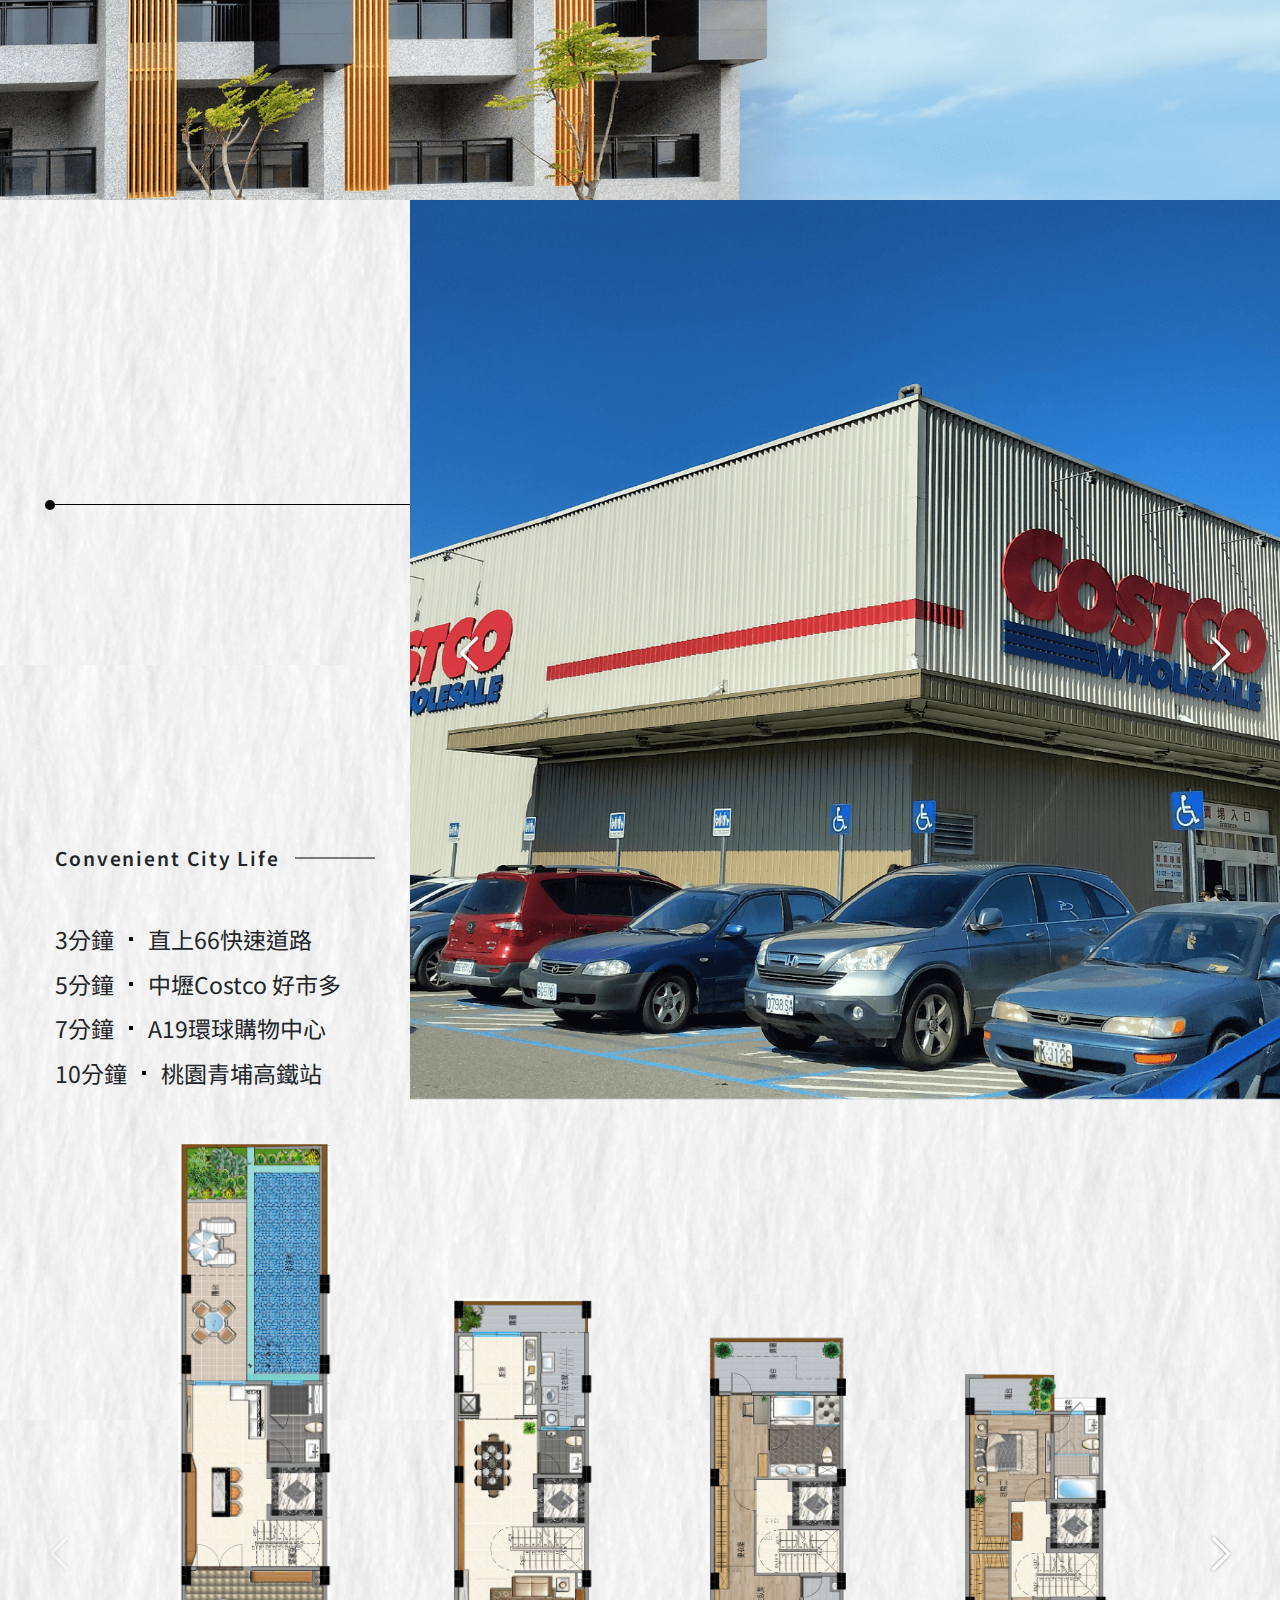
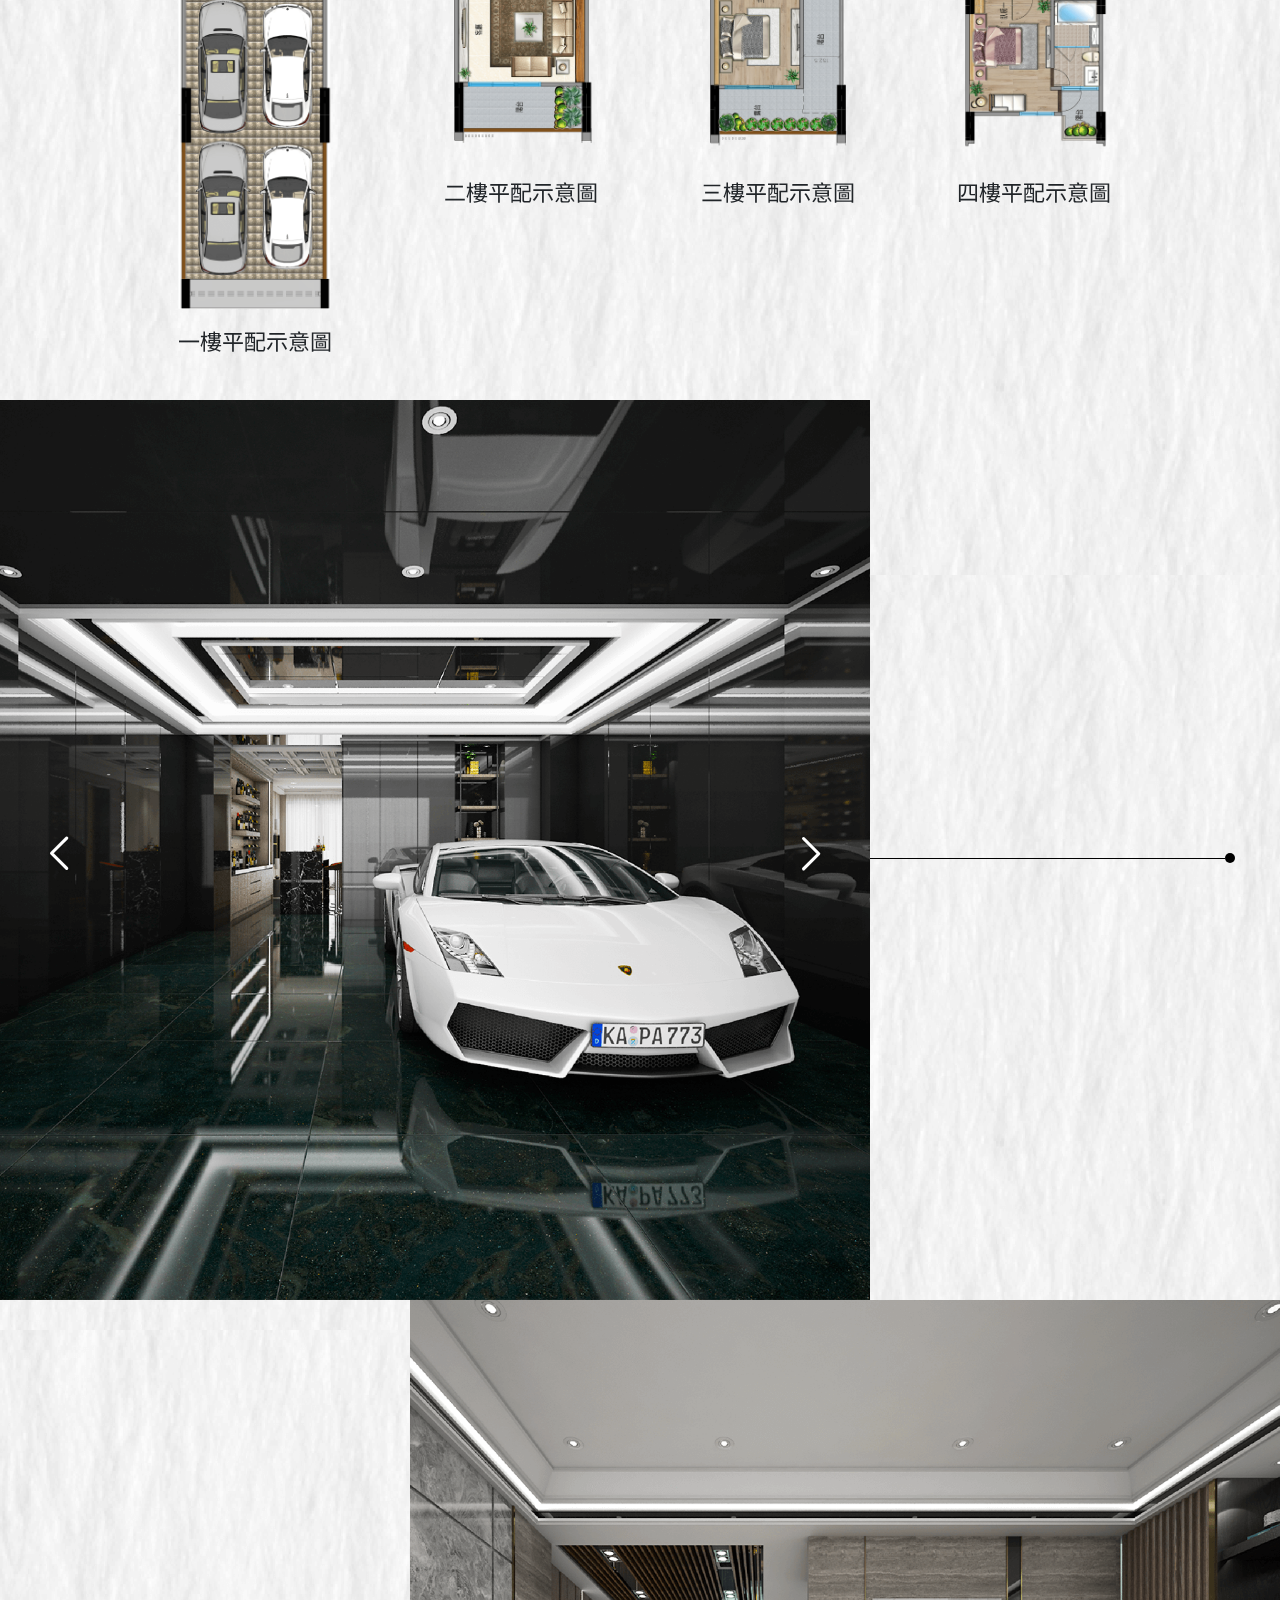
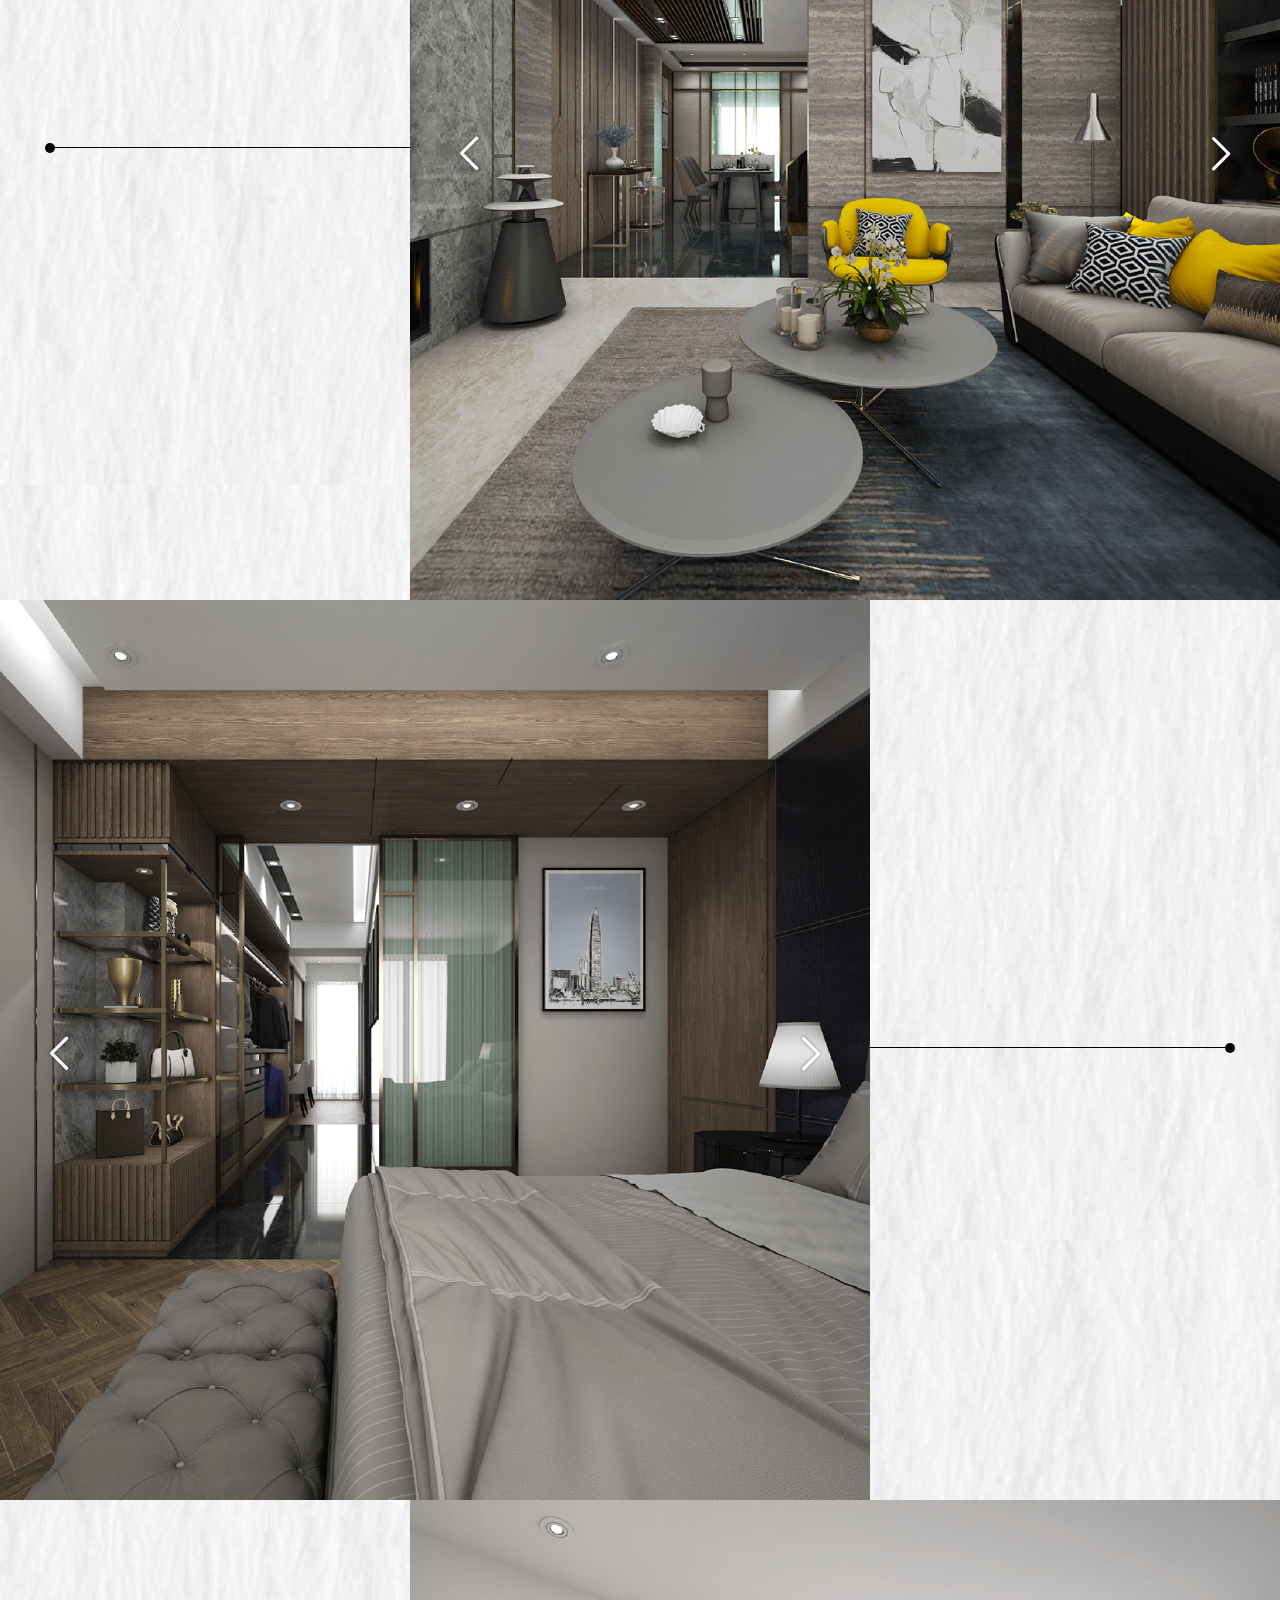
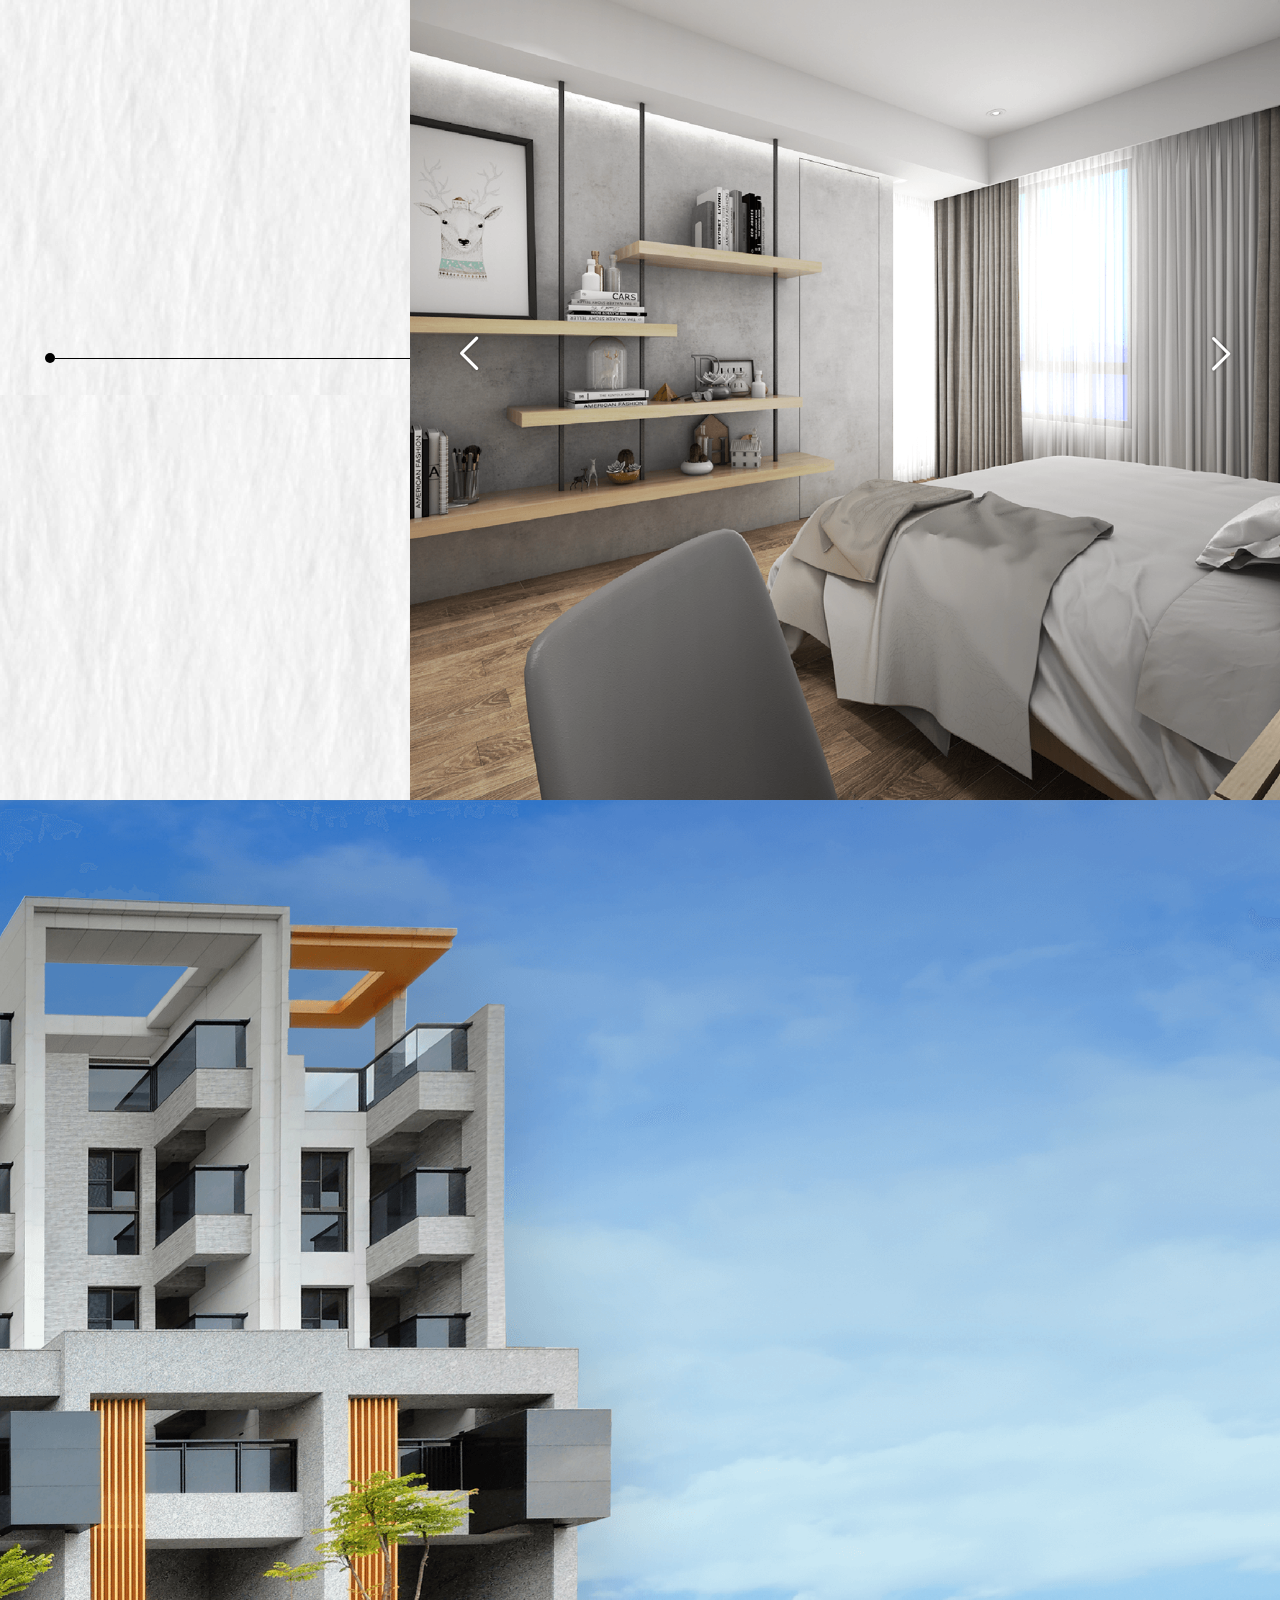
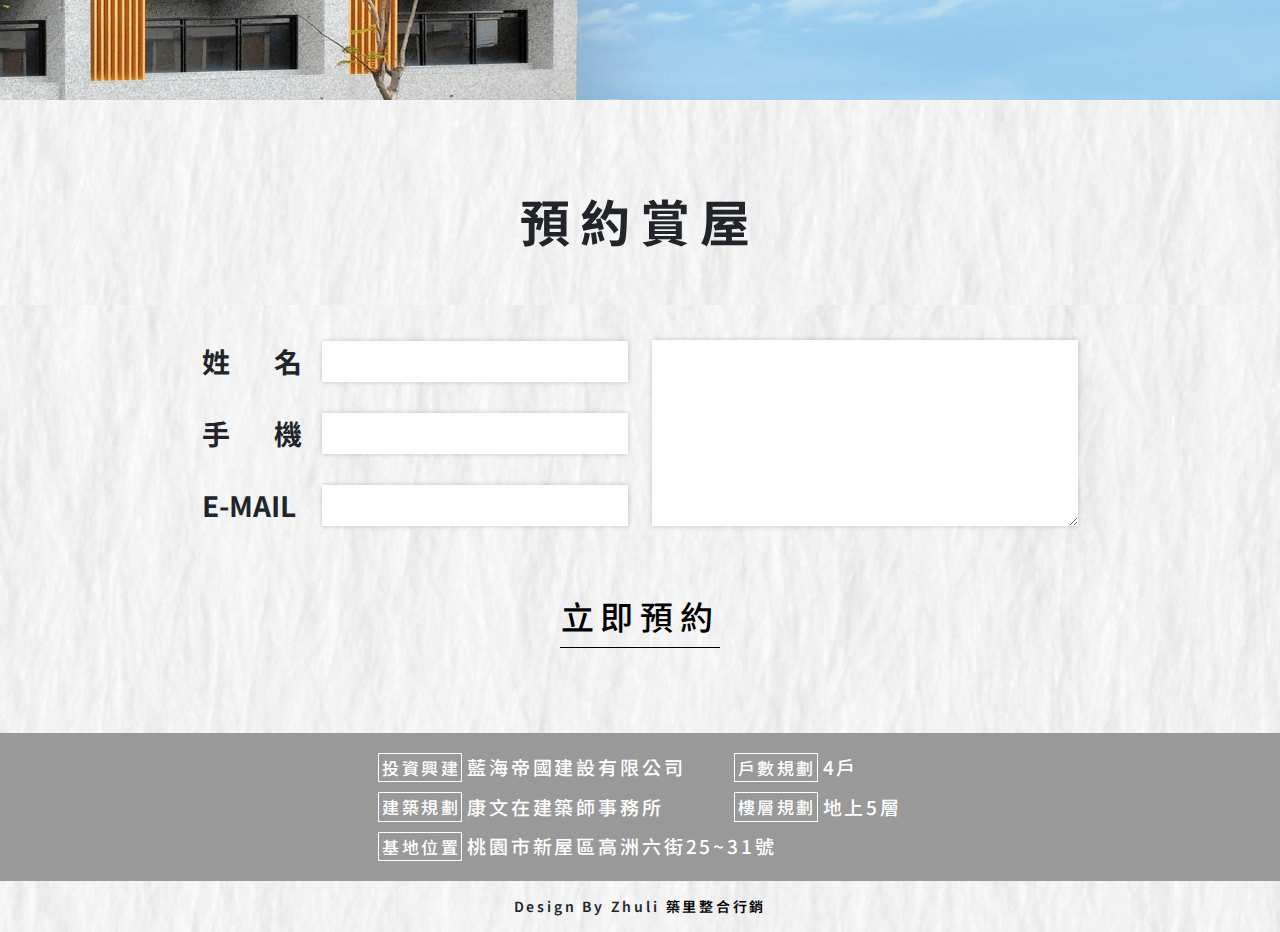
==== commit f588601f: "pic" ====
--- a/index.html
+++ b/index.html
@@ -15,8 +15,8 @@
     <meta name="twitter:title" content="藍海VILLA" />
     <meta itemprop="name" content="藍海VILLA">
     <meta itemprop="description" content="">
-    <meta property="og:image" content="./public/img/share.jpg" />
-    <meta property="og:url" content="./public/img/share.jpg" />
+    <meta property="og:image" content="./public/img/share.png" />
+    <meta property="og:url" content="./public/img/share.png" />
     <link rel="shortcut icon" href="./favicon.ico" type="image/x-icon" />
     <link rel="preconnect" href="https://fonts.googleapis.com">
     <link rel="preconnect" href="https://fonts.gstatic.com" crossorigin>
@@ -217,19 +217,19 @@
                     <label for="">
                         <span>姓</span><span>名</span>
                     </label>
-                    <input type="text" id="name">
+                    <input type="text" id="name" required>
                 </div>
                 <div class="reserve_form_item">
                     <label for="">
                         <span>手</span><span>機</span>
                     </label>
-                    <input type="number" id="phone">
+                    <input type="number" id="phone" required>
                 </div>
                 <div class="reserve_form_item">
                     <label for="">
                         <span>E-MAIL</span>
                     </label>
-                    <input type="email" id="email">
+                    <input type="email" id="email" required>
                 </div>
             </div>
             <div class="col-md-6">
--- a/public/css/style.css
+++ b/public/css/style.css
@@ -480,13 +480,13 @@
 }
 
 @media screen and (max-width: 575px) {
-  .slider.text-left .slider_text {
+  .slider.text-left:not(.convenient) .slider_text {
     padding-left: 12vw;
   }
-  .slider.text-left .slider_text_title {
+  .slider.text-left:not(.convenient) .slider_text_title {
     padding-left: 10vw;
   }
-  .slider.text-left .slider_text_title h3, .slider.text-left .slider_text_title h4 {
+  .slider.text-left:not(.convenient) .slider_text_title h3, .slider.text-left:not(.convenient) .slider_text_title h4 {
     padding-left: 10px;
   }
   .slider_text_intro {
@@ -850,6 +850,7 @@
   position: relative;
   -webkit-transition: 0.3s;
   transition: 0.3s;
+  color: #000;
 }
 
 .reserve_form button:hover {
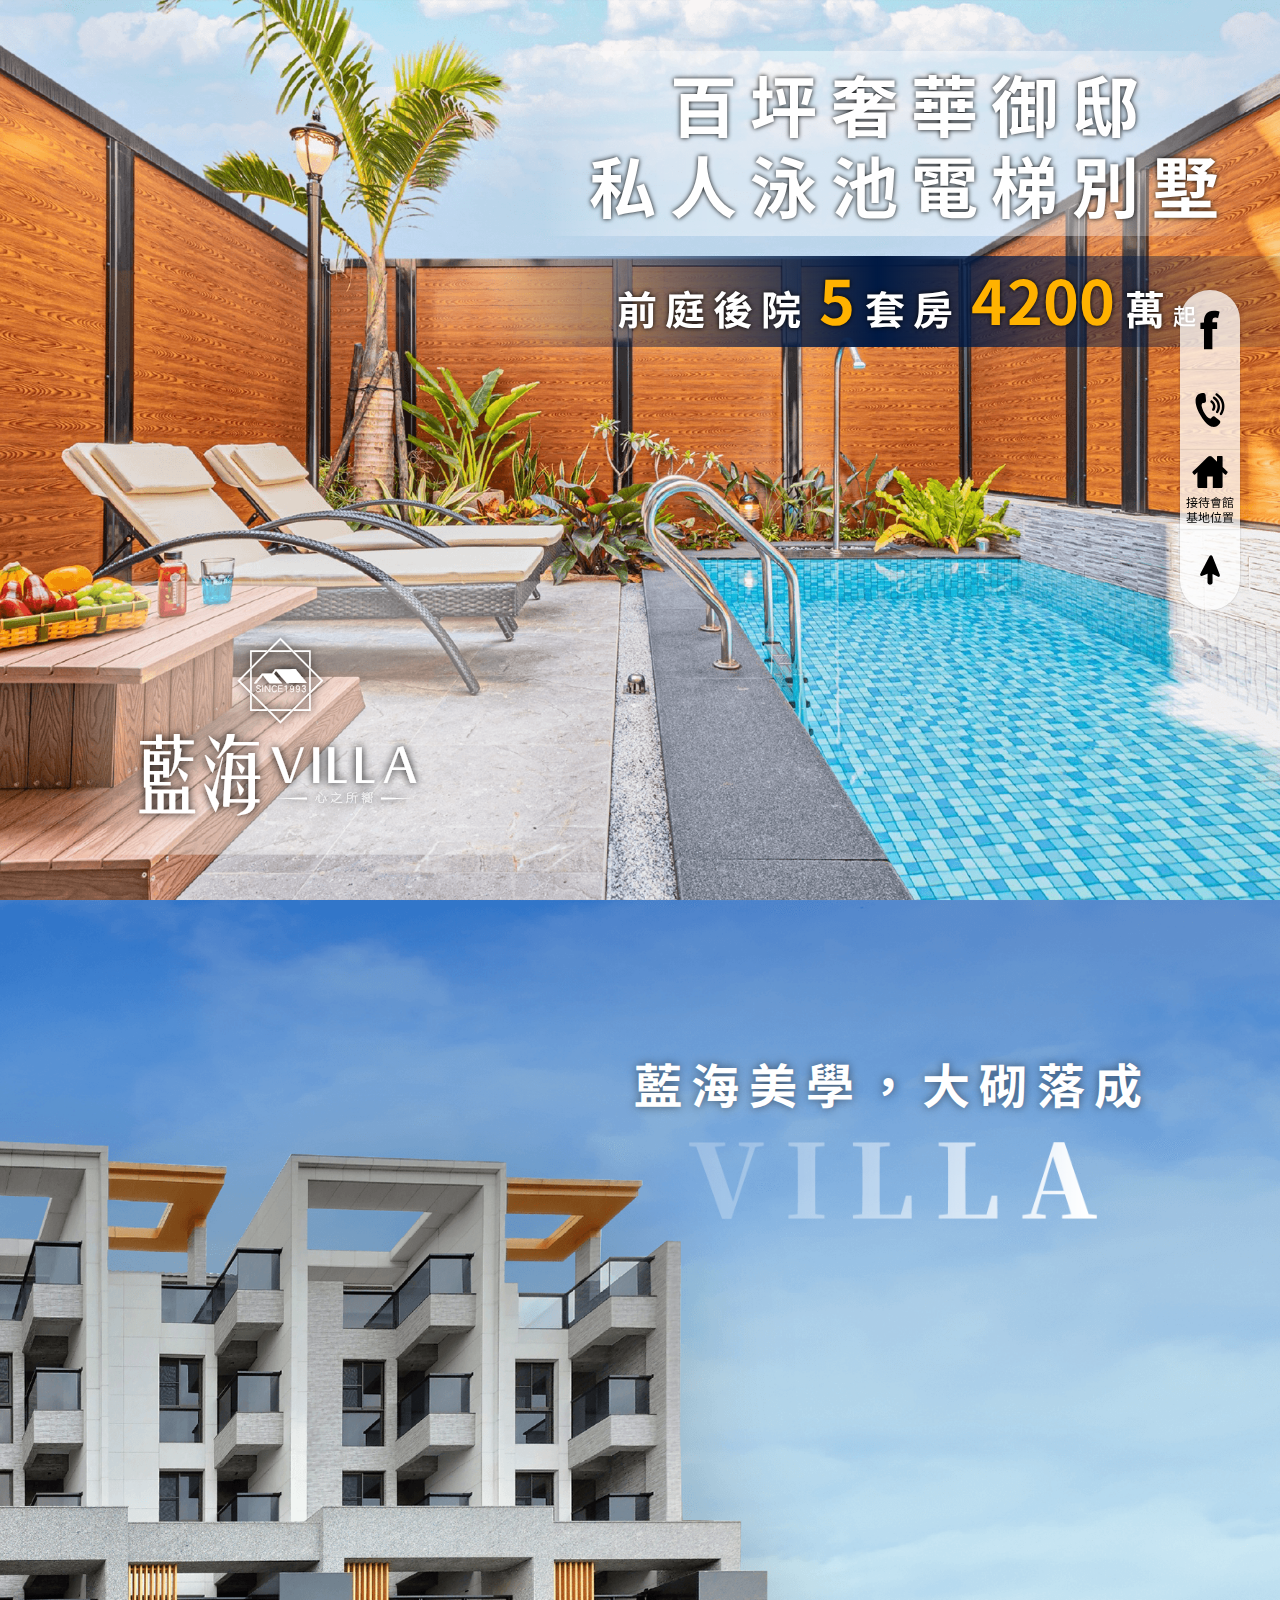
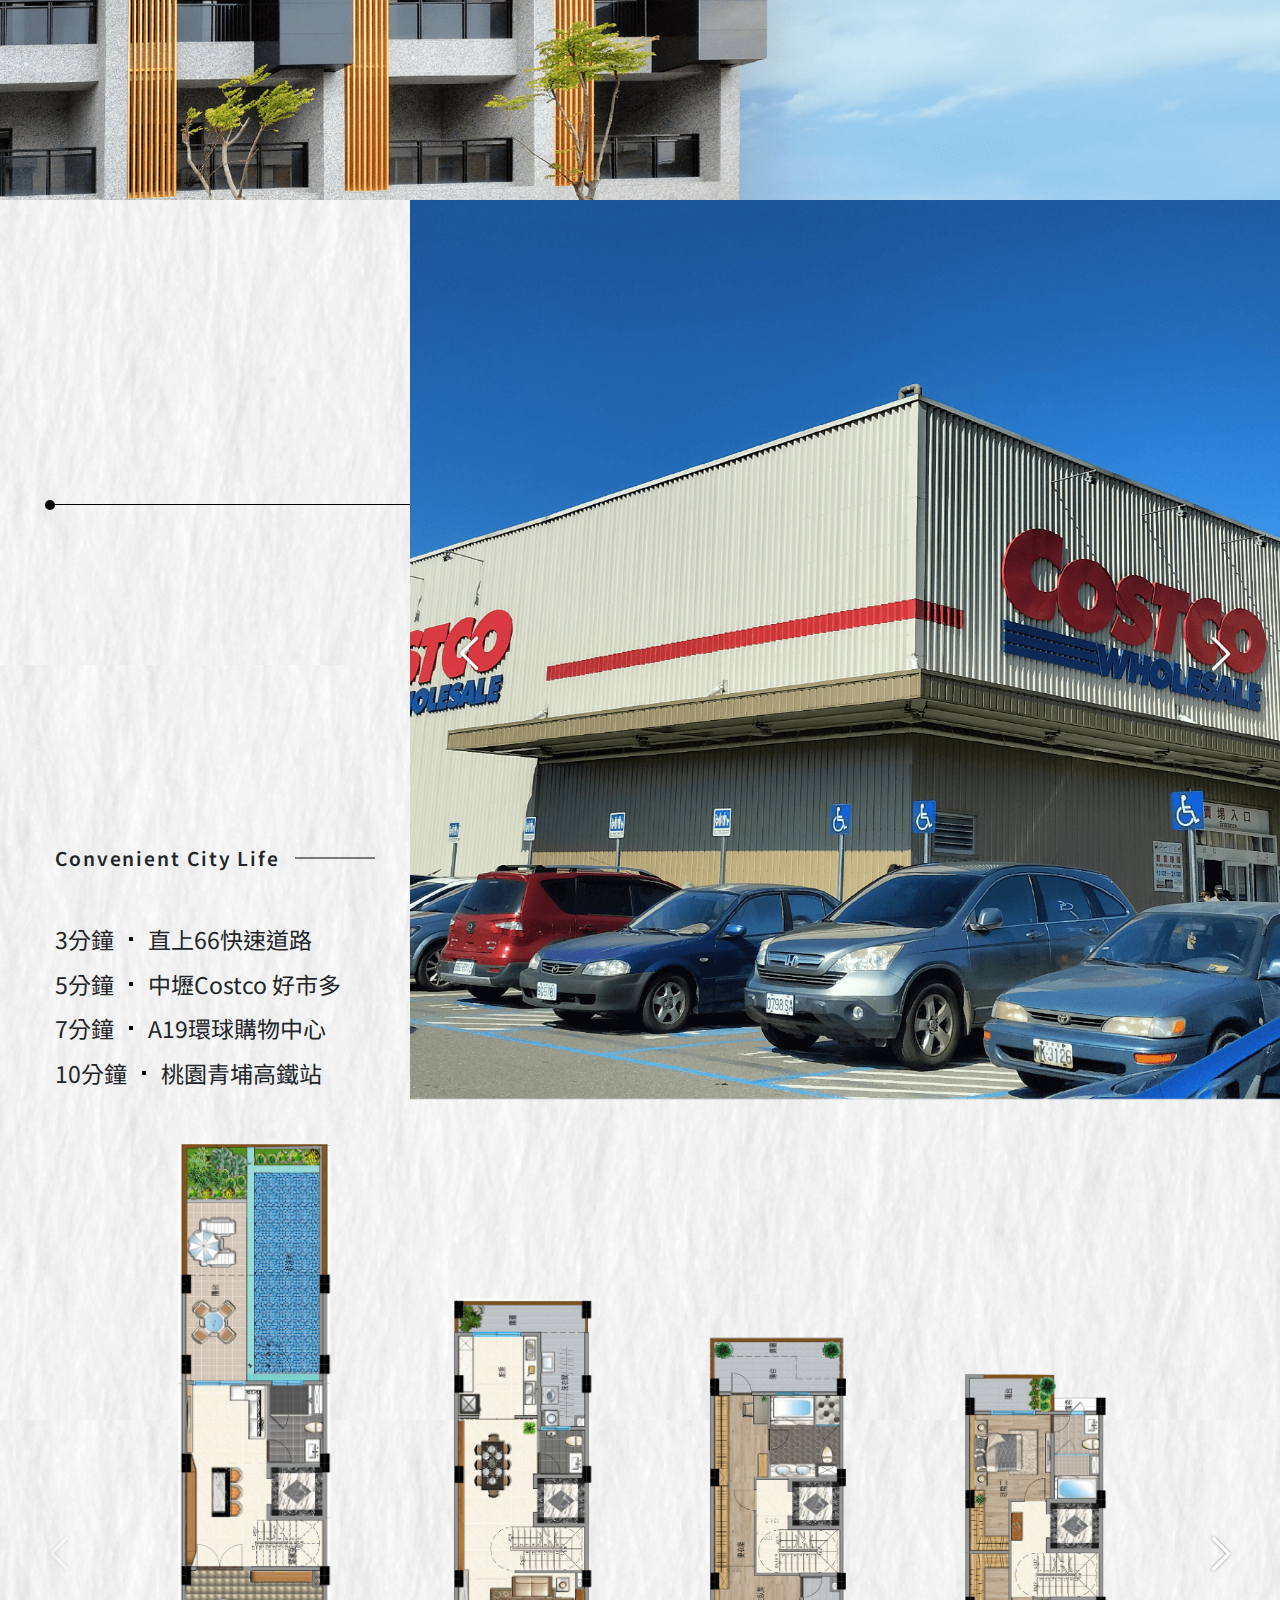
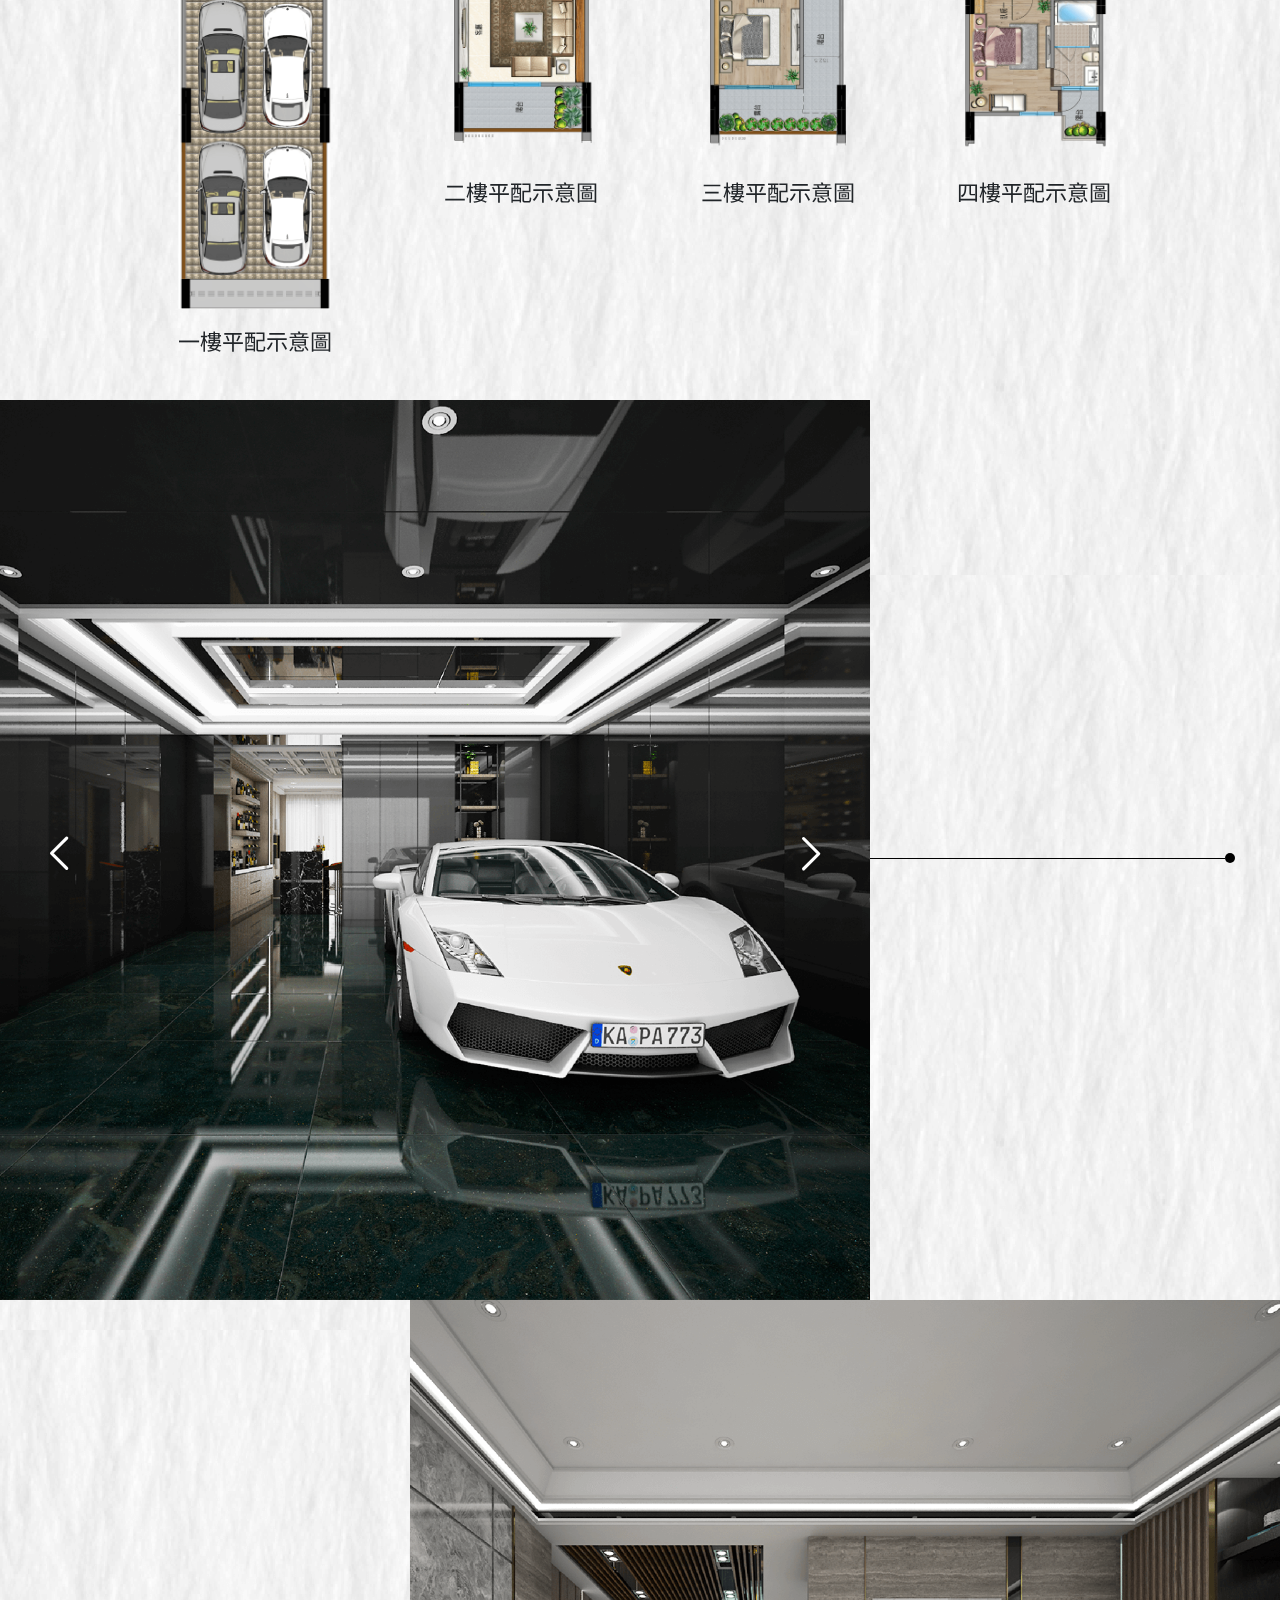
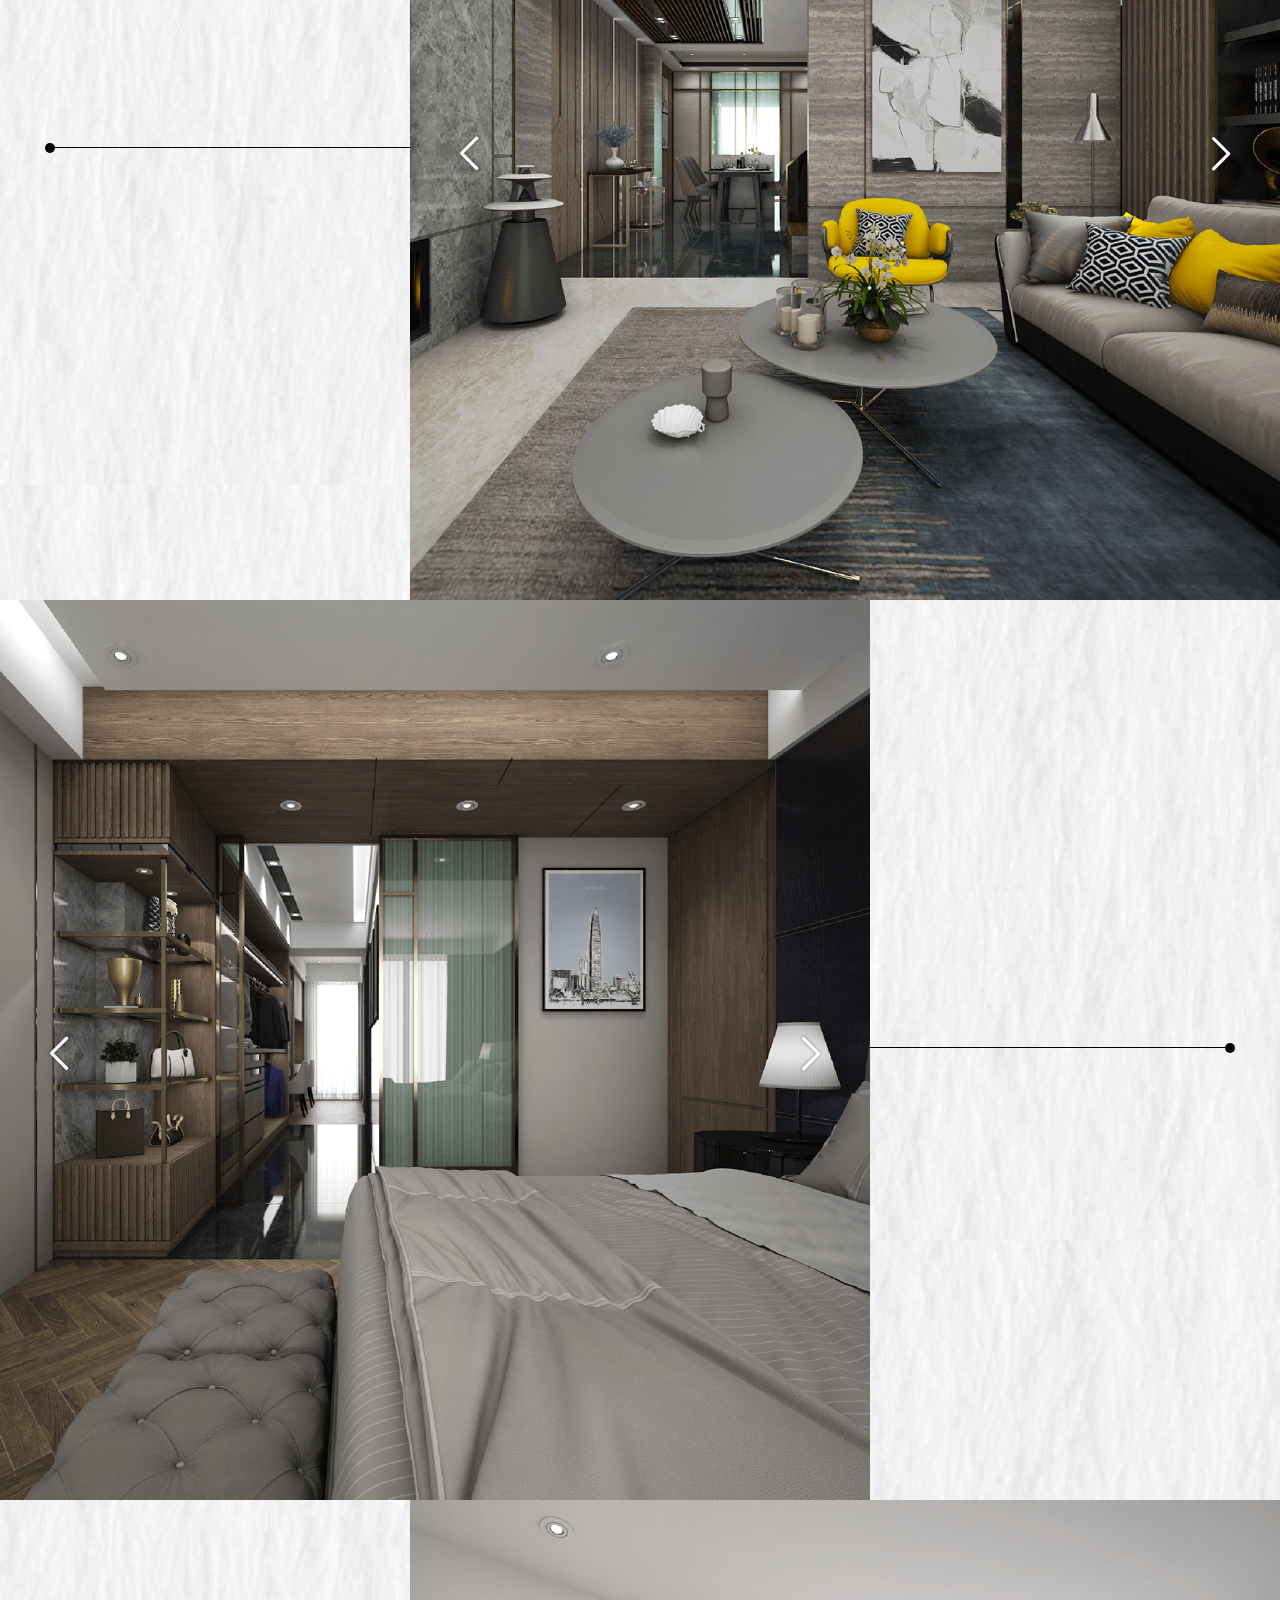
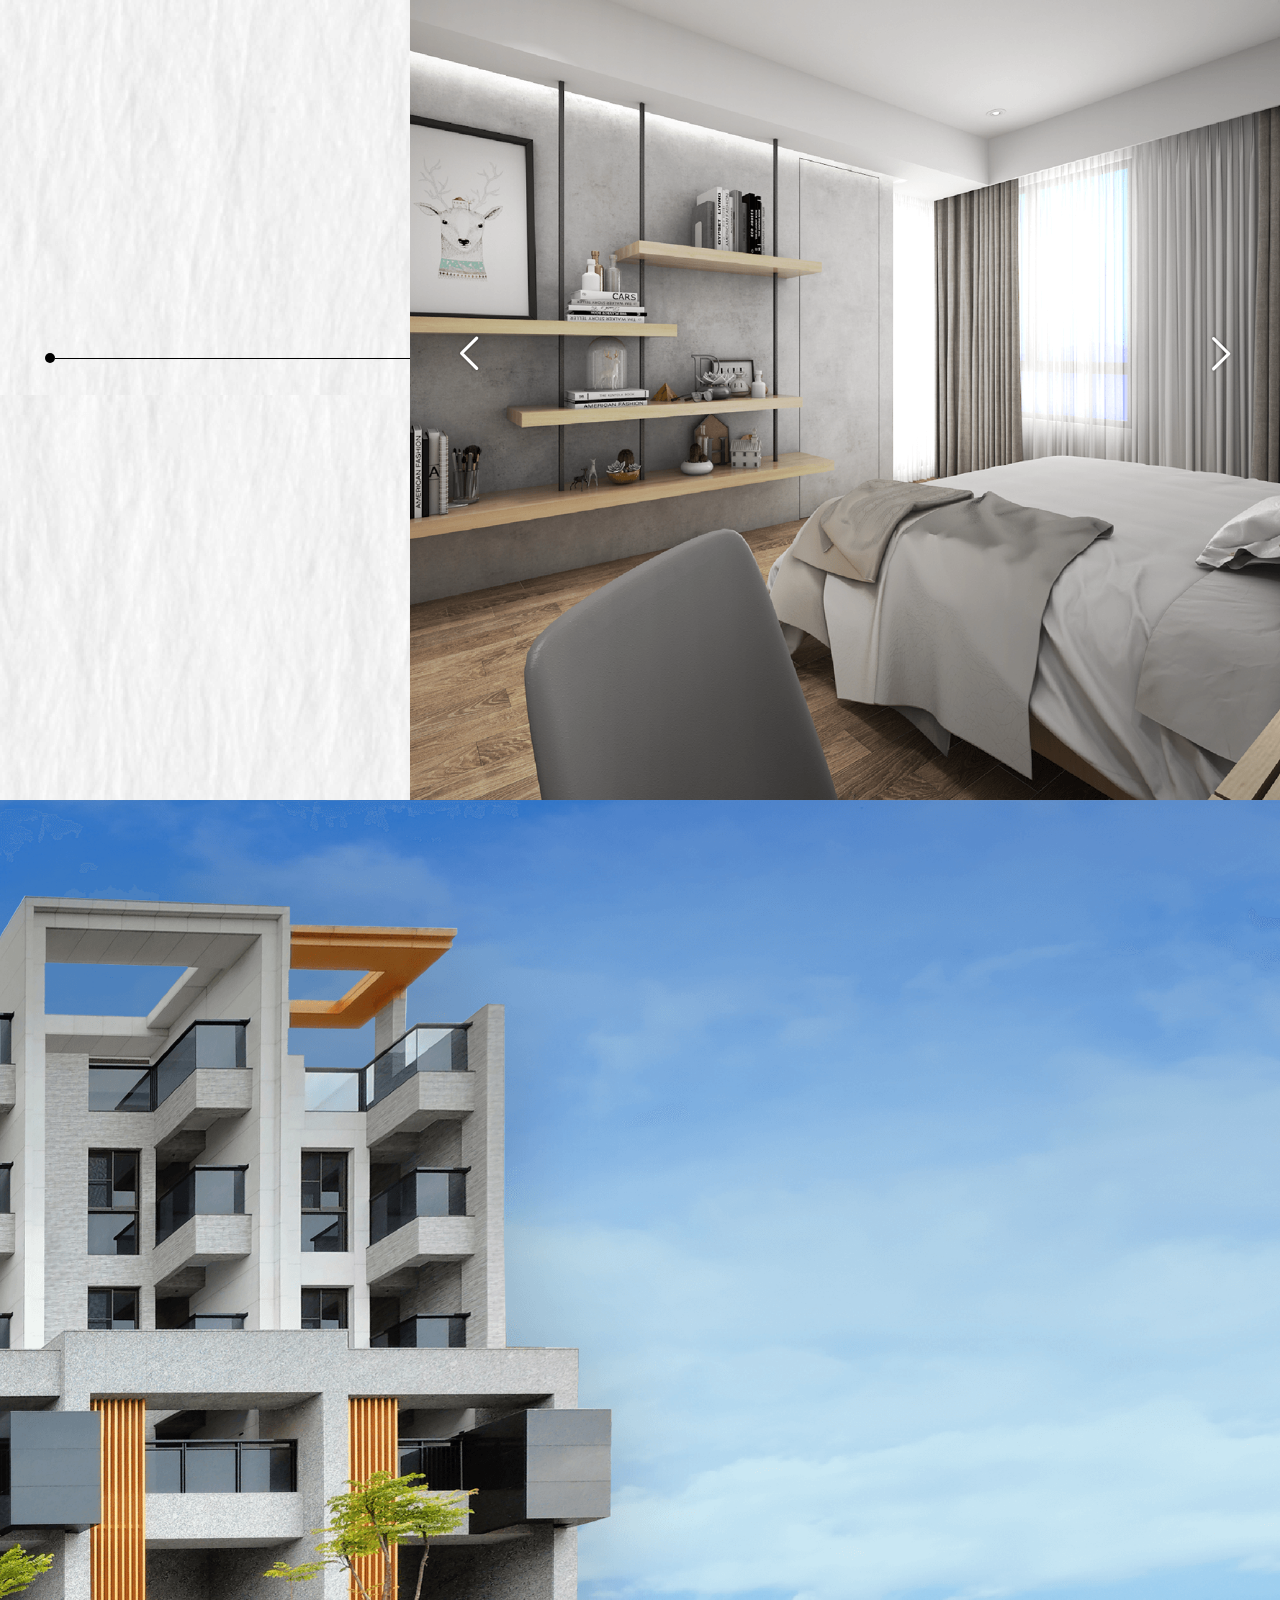
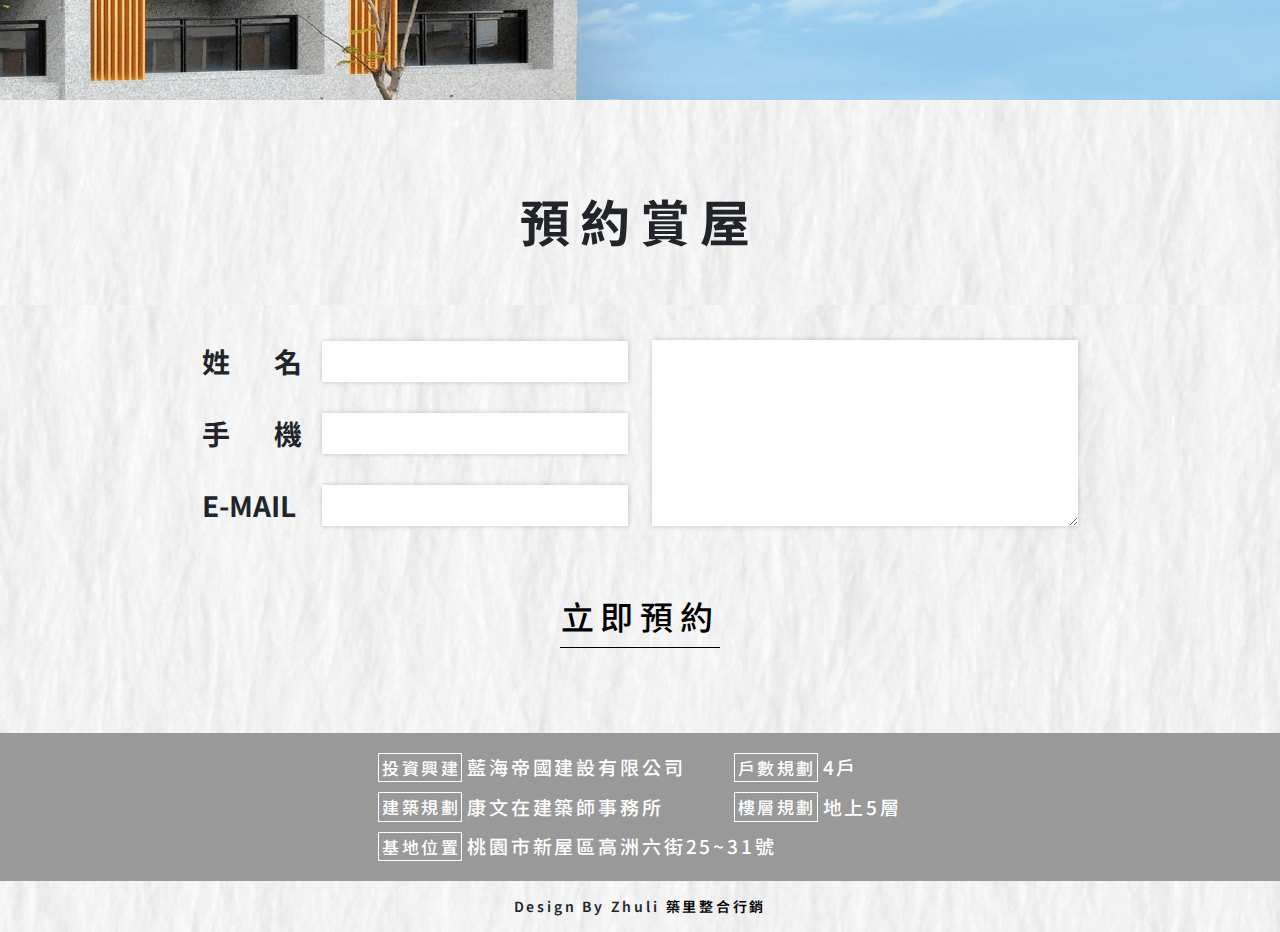
==== commit 1a2eca58: "加button, email" ====
--- a/index.html
+++ b/index.html
@@ -273,6 +273,22 @@
         <div class="footer_design">Design By Zhuli <a href="https://zhuliads.com/" target="_blank">築里整合行銷</a></div>
     </footer>
 
+    <div class="fixed-btn">
+        <a href="https://www.facebook.com/profile.php?id=100079032637638" target="_blank">
+            <svg id="_圖層_2" xmlns="http://www.w3.org/2000/svg" viewBox="0 0 40 40"><defs><style>.cls-1{fill:none;}</style></defs><g id="_圖層_1-2"><g><rect class="cls-1" width="40" height="40"/><path class="mainIcon" d="M28.08,7.97c-.85-.33-1.84-.57-2.73-.57-1.84,0-2.97,.99-2.97,3.67v1.27h4.76v6.55h-4.76v20.25H13.99V18.89h-3.58v-6.22l3.58-.28v-1.08C13.99,5.66,16.68,.85,24.12,.85c2.36,0,4.24,.47,5.46,.94l-1.51,6.17Z"/></g></g></svg>
+        </a>
+        <a href="tel:03-4906957">
+            <svg id="_圖層_2" xmlns="http://www.w3.org/2000/svg" viewBox="0 0 40 40"><defs><style>.cls-1{fill:none;}</style></defs><g id="_圖層_1-2"><g><rect class="cls-1" width="40" height="40"/><g><path class="mainIcon" d="M14.44,3.23c.84,.46,1.09,1.25,1.16,2.12,.15,1.73,.28,3.45,.4,5.18,.02,.26,0,.53-.04,.79-.1,.8-.55,1.3-1.35,1.46-.56,.12-1.11,.22-1.67,.31-.54,.09-.88,.41-1.08,.89-.26,.65-.33,1.32-.2,2.02,.76,3.96,2.56,7.4,5.21,10.41,.54,.61,1.17,1.15,1.81,1.66,.41,.33,.93,.45,1.46,.47,.38,.01,.71-.11,.97-.4,.36-.39,.72-.77,1.08-1.16,.73-.79,1.46-.92,2.39-.36,.5,.3,.96,.67,1.44,1.02,.89,.66,1.77,1.32,2.66,1.99,.23,.17,.45,.35,.66,.54,.58,.52,1.03,1.11,.98,1.94-.06,.21-.12,.41-.18,.62-.28,.45-.52,.93-.84,1.36-1.42,1.89-3.3,2.89-5.67,2.9-.47,0-.95-.08-1.42-.13-.36-.1-.72-.21-1.07-.31-.42-.2-.84-.38-1.24-.59-2.04-1.07-3.67-2.63-5.15-4.36-1.77-2.07-3.24-4.36-4.56-6.73-1.62-2.91-3.04-5.91-3.93-9.14-.49-1.79-.79-3.62-.68-5.48,.03-.54,.12-1.09,.19-1.63,.1-.36,.21-.72,.31-1.07,.04-.08,.09-.15,.12-.23,1.09-2.57,3.07-3.95,5.81-4.27,.59-.07,1.2,0,1.81,0,.21,.06,.41,.12,.62,.18Z"/><path class="mainIcon" d="M31.14,25.17c-.08,0-.16,0-.24-.01-.91-.08-1.43-1.06-.99-1.86,.27-.49,.56-.96,.8-1.47,.86-1.79,1.25-3.69,1.22-5.68-.02-1.09-.17-2.17-.46-3.22-.78-2.76-2.29-5.03-4.56-6.78-.32-.25-.67-.46-.99-.7-.69-.5-.69-1.53,0-2.02,.1-.07,.21-.12,.32-.18,.09-.02,.18-.04,.27-.06,.03,0,.05,0,.08,0,.26,0,.5,.05,.72,.19,1.55,.98,2.88,2.2,3.99,3.66,1.14,1.5,1.98,3.16,2.51,4.97,.05,.17,.1,.33,.15,.5,.07,.32,.14,.64,.21,.96,0,.05,0,.09,.01,.14,.17,.91,.25,1.83,.25,2.75-.01,2.94-.8,5.66-2.36,8.16-.15,.25-.35,.43-.62,.54-.02,0-.03,.02-.05,.03-.09,.02-.18,.04-.27,.06Z"/><path class="mainIcon" d="M29.7,13.77c.68,3.28,.2,6.17-1.46,8.85-.26,.43-.65,.65-1.15,.61-.49-.03-.85-.28-1.05-.72-.19-.42-.15-.83,.09-1.22,.3-.48,.55-.98,.76-1.5,.48-1.22,.68-2.48,.61-3.79-.04-.79-.18-1.56-.43-2.31-.66-1.98-1.85-3.56-3.59-4.73-.24-.16-.47-.34-.6-.61-.24-.49-.13-1.09,.28-1.46,.4-.37,1.01-.45,1.47-.16,.78,.48,1.49,1.06,2.13,1.71,1.11,1.13,1.94,2.44,2.5,3.92,.2,.52,.34,1.07,.45,1.4Z"/><path class="mainIcon" d="M25.34,15.12c.36,1.72,.06,3.49-.95,5.13-.37,.6-1.13,.78-1.72,.42-.58-.36-.78-1.11-.42-1.71,.47-.77,.74-1.6,.71-2.5-.04-1.55-.69-2.79-1.96-3.69-.24-.17-.46-.34-.59-.61-.23-.49-.13-1.08,.27-1.45,.4-.38,1-.46,1.47-.17,.62,.37,1.16,.85,1.64,1.4,.76,.89,1.25,1.9,1.55,3.19Z"/></g></g></g></svg>
+        </a>
+        <a href="https://goo.gl/maps/kmGTAZsDjGZN97WD6" target="_blank">
+            <svg id="_圖層_2" xmlns="http://www.w3.org/2000/svg" viewBox="0 0 40 40"><defs><style>.cls-1{fill:none;}</style></defs><g id="_圖層_1-2"><g><rect class="cls-1" width="40" height="40"/><path class="mainIcon" d="M37.17,19.38c-1.44-1.38-2.88-2.75-4.33-4.12-.17-.16-.25-.34-.25-.6,0-3.22,0-6.44,0-9.66,0-.75-.23-1.01-.88-1.01-1.27,0-2.54,0-3.8,0-.69,0-.9,.25-.91,1.05,0,1.41,0,2.82,0,4.23,0,.11-.01,.22-.02,.37-.08-.07-.12-.09-.16-.12-1.71-1.63-3.41-3.28-5.12-4.9-1-.95-2.4-.95-3.4-.01-1.13,1.06-2.25,2.15-3.37,3.22-1.69,1.61-3.39,3.22-5.09,4.84-2.21,2.11-4.43,4.22-6.63,6.34-.31,.3-.57,.66-.86,1v.45c.5,.7,.99,1.4,1.5,2.08,.3,.39,.63,.41,1,.12,.16-.13,.31-.28,.46-.43,.69-.66,1.38-1.32,2.08-1.98,0,4.57,0,9.13,0,13.7,0,1.39,.56,2.14,1.57,2.14,2.63,0,5.26,0,7.89,0h.33v-.55c0-3.51,0-7.02,0-10.53,0-.34,.07-.43,.32-.43,1.66,.01,3.33,0,4.99,0,.09,0,.18,.01,.31,.02v11.45c.09,.02,.13,.03,.16,.03,2.74,0,5.49,0,8.23,0,.83,0,1.4-.8,1.4-1.94,0-4.64,0-9.28,0-13.92,.8,.77,1.61,1.54,2.41,2.31,.49,.47,.85,.42,1.25-.14,.46-.64,.92-1.3,1.38-1.94v-.45c-.16-.21-.29-.45-.47-.63Z"/></g></g></svg>
+            <span>接待會館<br>基地位置</span>
+        </a>
+        <a class="btn-top">
+            <svg id="_圖層_2" xmlns="http://www.w3.org/2000/svg" viewBox="0 0 40 40"><defs><style>.cls-1{fill:none;}</style></defs><g id="_圖層_1-2"><g><rect class="cls-1" width="40" height="40"/><path class="mainIcon" d="M22.54,23.98c-.04,.75,.14,7.25,.04,8.44-.08,1.03-.62,1.83-1.6,2.17-.99,.34-2.03,.13-2.77-.62-.54-.55-.79-1.33-.74-2.09,.1-1.72,.02-6.06,.11-7.78,0-.11,0-.23,0-.39-.22,.07-.41,.12-.59,.19-1.74,.66-3.48,1.32-5.22,1.98-.66,.25-1.2,.03-1.49-.61-.26-.56-.19-1.11,.09-1.64,1.17-2.23,2.35-4.47,3.52-6.7,1.8-3.44,3.61-6.88,5.4-10.32,.25-.47,.54-.9,1.02-1.16,.79-.43,1.64-.15,2.12,.78,.36,.69,.62,1.43,.9,2.15,2.13,5.4,4.25,10.8,6.38,16.2,.23,.58,.28,1.15-.04,1.71-.36,.63-.92,.8-1.57,.47-1.64-.83-3.27-1.67-4.91-2.5-.19-.1-.4-.18-.64-.29Z"/></g></g></svg>
+        </a>
+    </div>
+
     <script src="./public/js/jquery/jquery.min.js"></script>
     <script src="./public/js/bootstrap/bootstrap.bundle.min.js"></script>
     <script src="./public/js/swiper/swiper-bundle.min.js"></script>
--- a/public/css/style.css
+++ b/public/css/style.css
@@ -9,6 +9,11 @@
   list-style: none;
   padding: 0;
   margin: 0;
+}
+
+a {
+  text-decoration: none;
+  color: #000;
 }
 
 input, textarea {
@@ -989,4 +994,102 @@
     padding: 5px;
   }
 }
+
+.fixed-btn {
+  position: fixed;
+  right: 40px;
+  top: 50%;
+  -webkit-transform: translateY(-50%);
+          transform: translateY(-50%);
+  z-index: 10;
+}
+
+.fixed-btn a {
+  cursor: pointer;
+  display: -webkit-box;
+  display: -ms-flexbox;
+  display: flex;
+  -webkit-box-align: center;
+      -ms-flex-align: center;
+          align-items: center;
+  -webkit-box-pack: center;
+      -ms-flex-pack: center;
+          justify-content: center;
+  -ms-flex-wrap: wrap;
+      flex-wrap: wrap;
+  width: 60px;
+  height: 80px;
+  background-color: rgba(255, 255, 255, 0.75);
+  -webkit-box-shadow: 0 0 2px rgba(0, 0, 0, 0.25);
+          box-shadow: 0 0 2px rgba(0, 0, 0, 0.25);
+}
+
+.fixed-btn a svg {
+  width: 66.67%;
+}
+
+.fixed-btn a svg .mainIcon {
+  -webkit-transition: 0.3s;
+  transition: 0.3s;
+}
+
+.fixed-btn a:first-child {
+  border-radius: 100px 100px 0 0;
+}
+
+.fixed-btn a:last-child {
+  border-radius: 0 0 100px 100px;
+}
+
+.fixed-btn a:hover svg .mainIcon {
+  fill: #CF7115;
+}
+
+.fixed-btn a:hover span {
+  color: #CF7115;
+}
+
+.fixed-btn a span {
+  font-size: 12px;
+  width: 100%;
+  text-align: center;
+  line-height: 1.3;
+  display: block;
+  -webkit-transform: translateY(-3px);
+          transform: translateY(-3px);
+  -webkit-transition: 0.3s;
+  transition: 0.3s;
+}
+
+@media screen and (max-width: 575px) {
+  .fixed-btn {
+    display: -webkit-box;
+    display: -ms-flexbox;
+    display: flex;
+    width: 100%;
+    right: 0;
+    top: inherit;
+    bottom: 0;
+    -webkit-transform: none;
+            transform: none;
+  }
+  .fixed-btn a {
+    width: 25%;
+    height: 60px;
+    border-radius: 0 !important;
+    -webkit-box-align: center;
+        -ms-flex-align: center;
+            align-items: center;
+  }
+  .fixed-btn a svg {
+    width: 40px;
+  }
+  .fixed-btn a span {
+    width: -webkit-fit-content;
+    width: -moz-fit-content;
+    width: fit-content;
+    -webkit-transform: none;
+            transform: none;
+  }
+}
 /*# sourceMappingURL=style.css.map */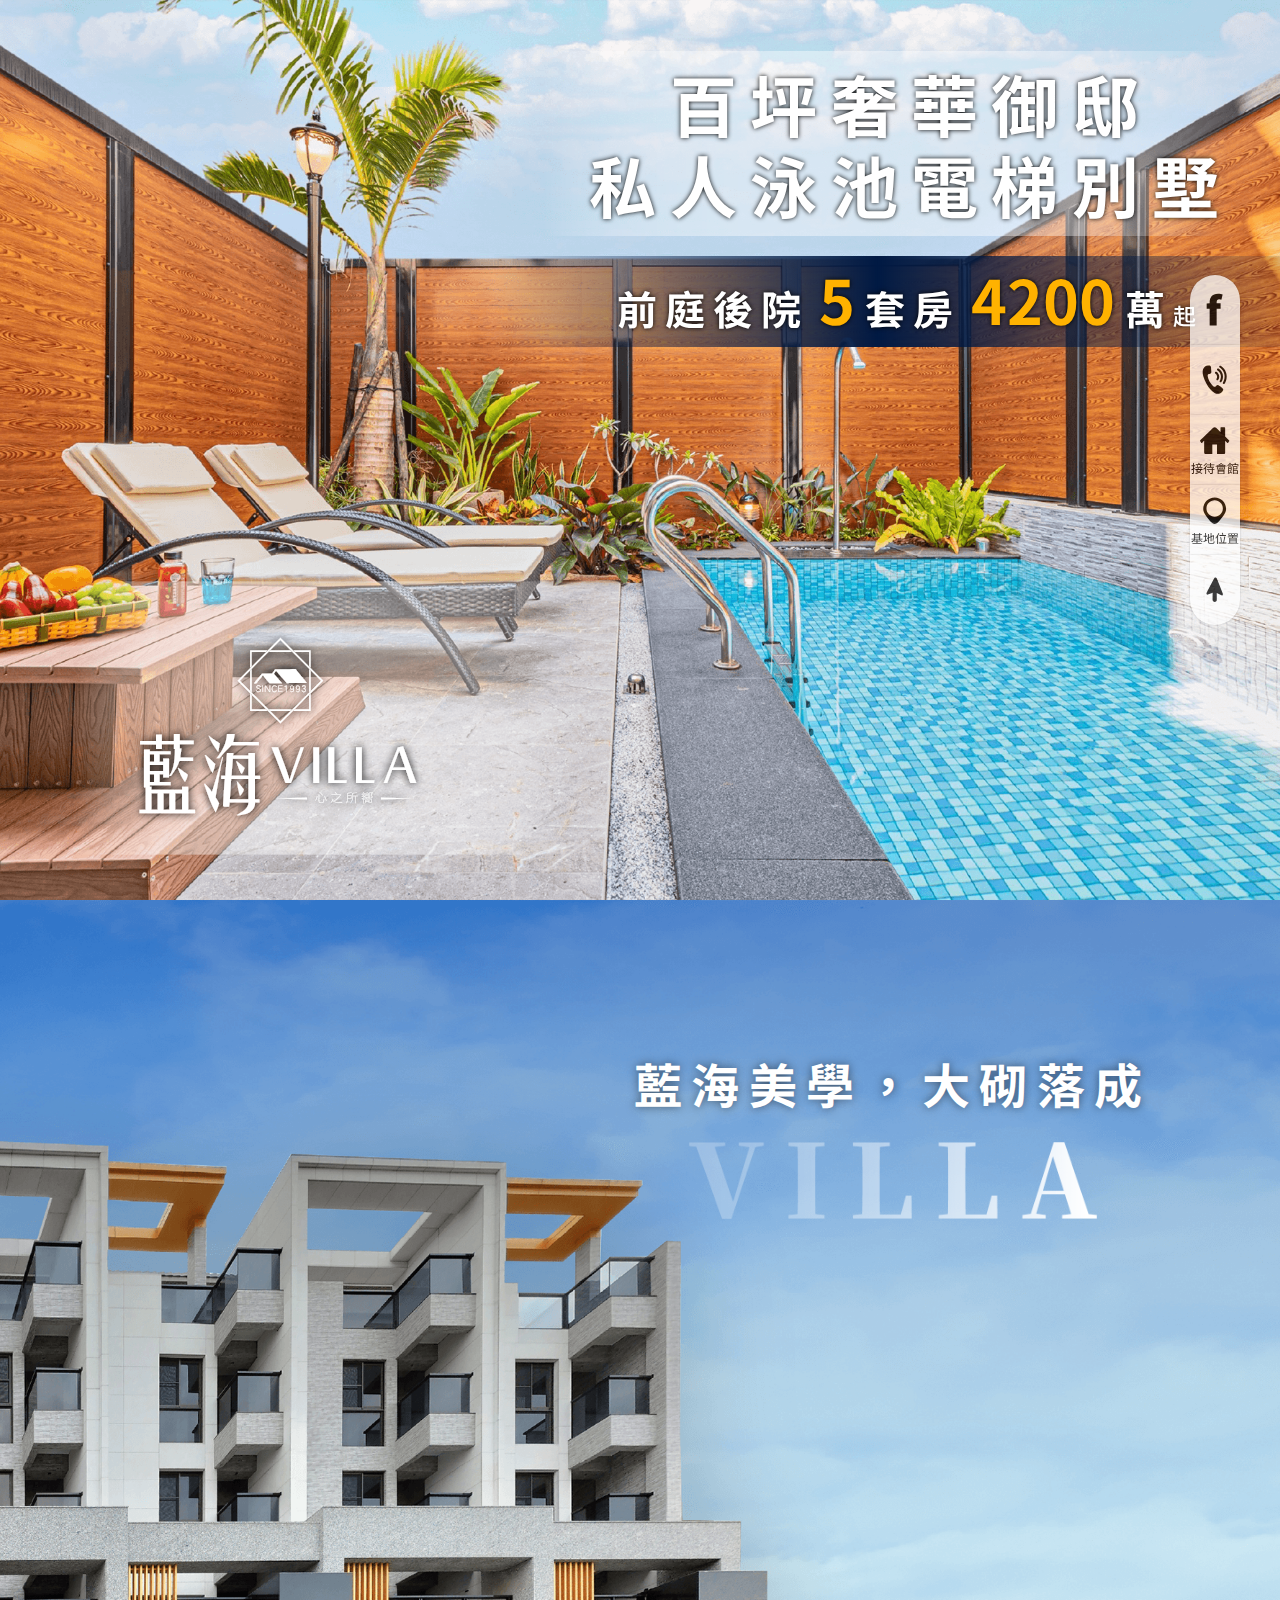
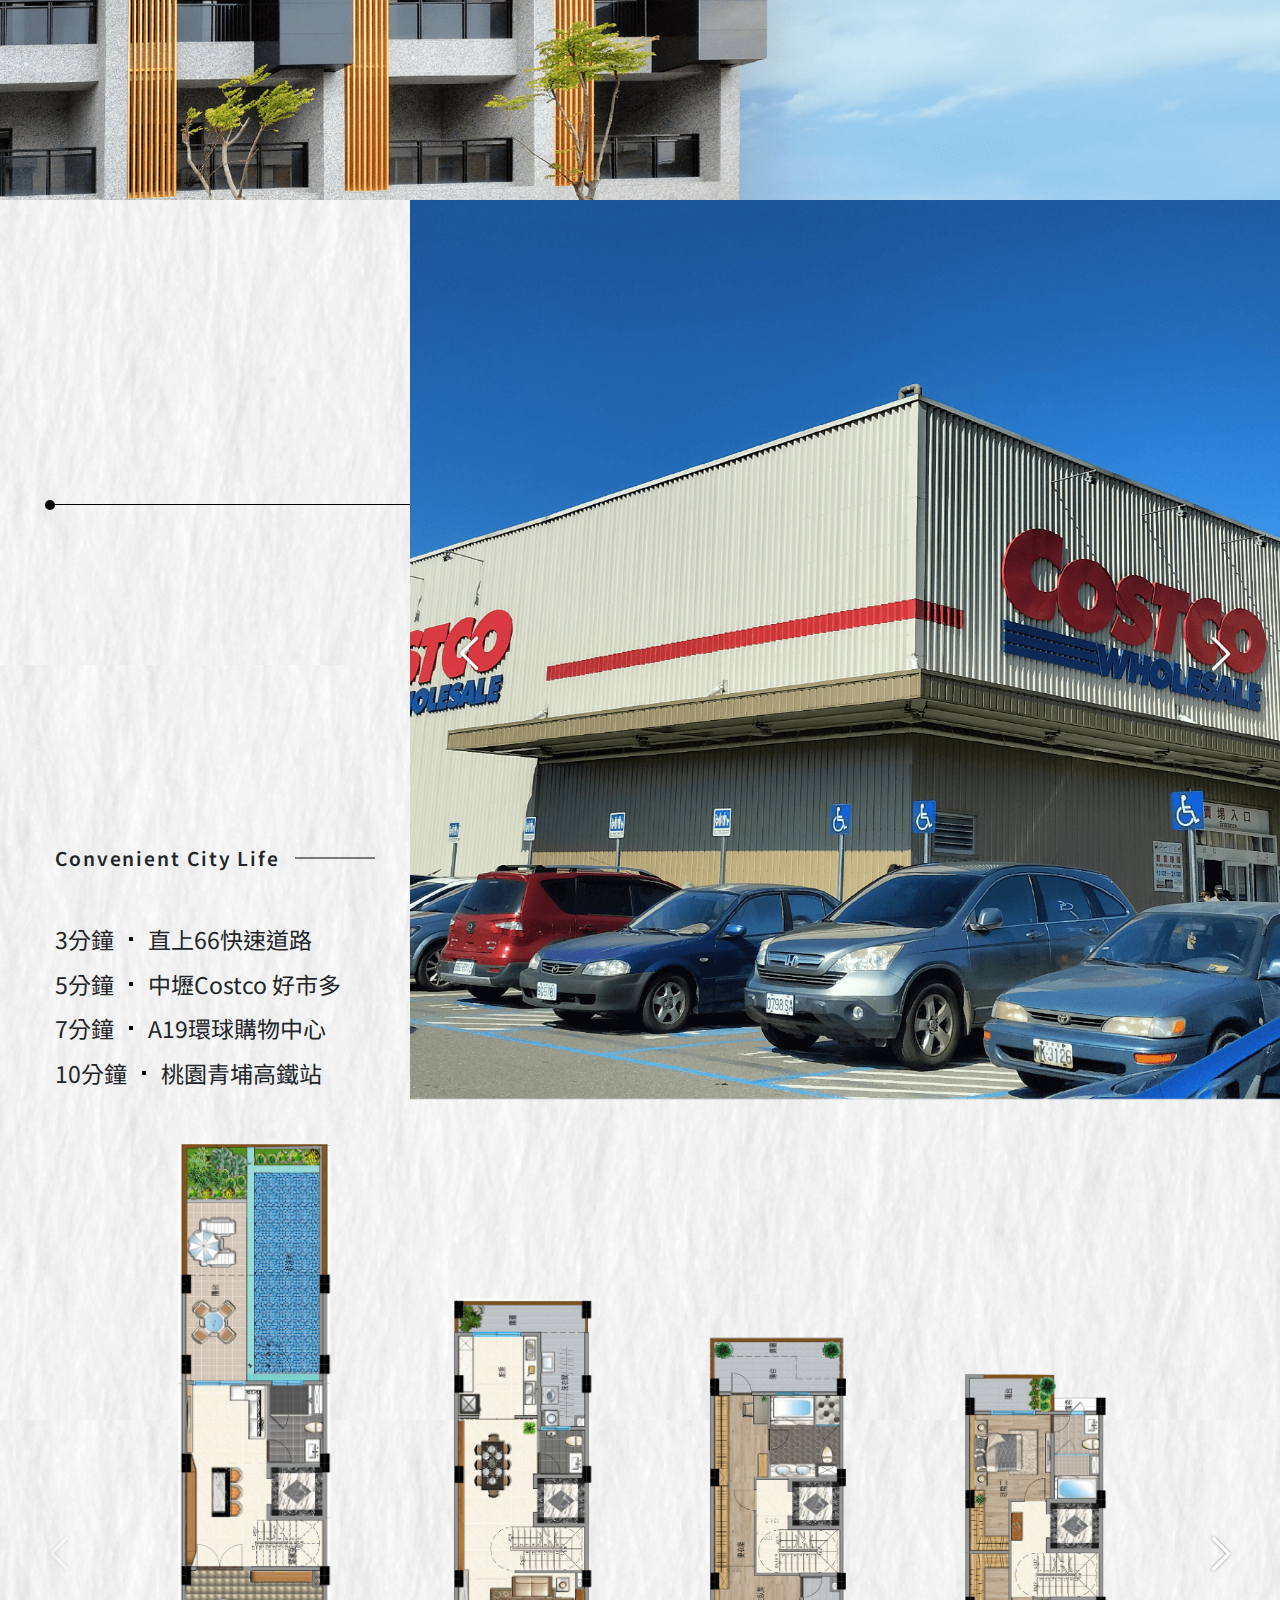
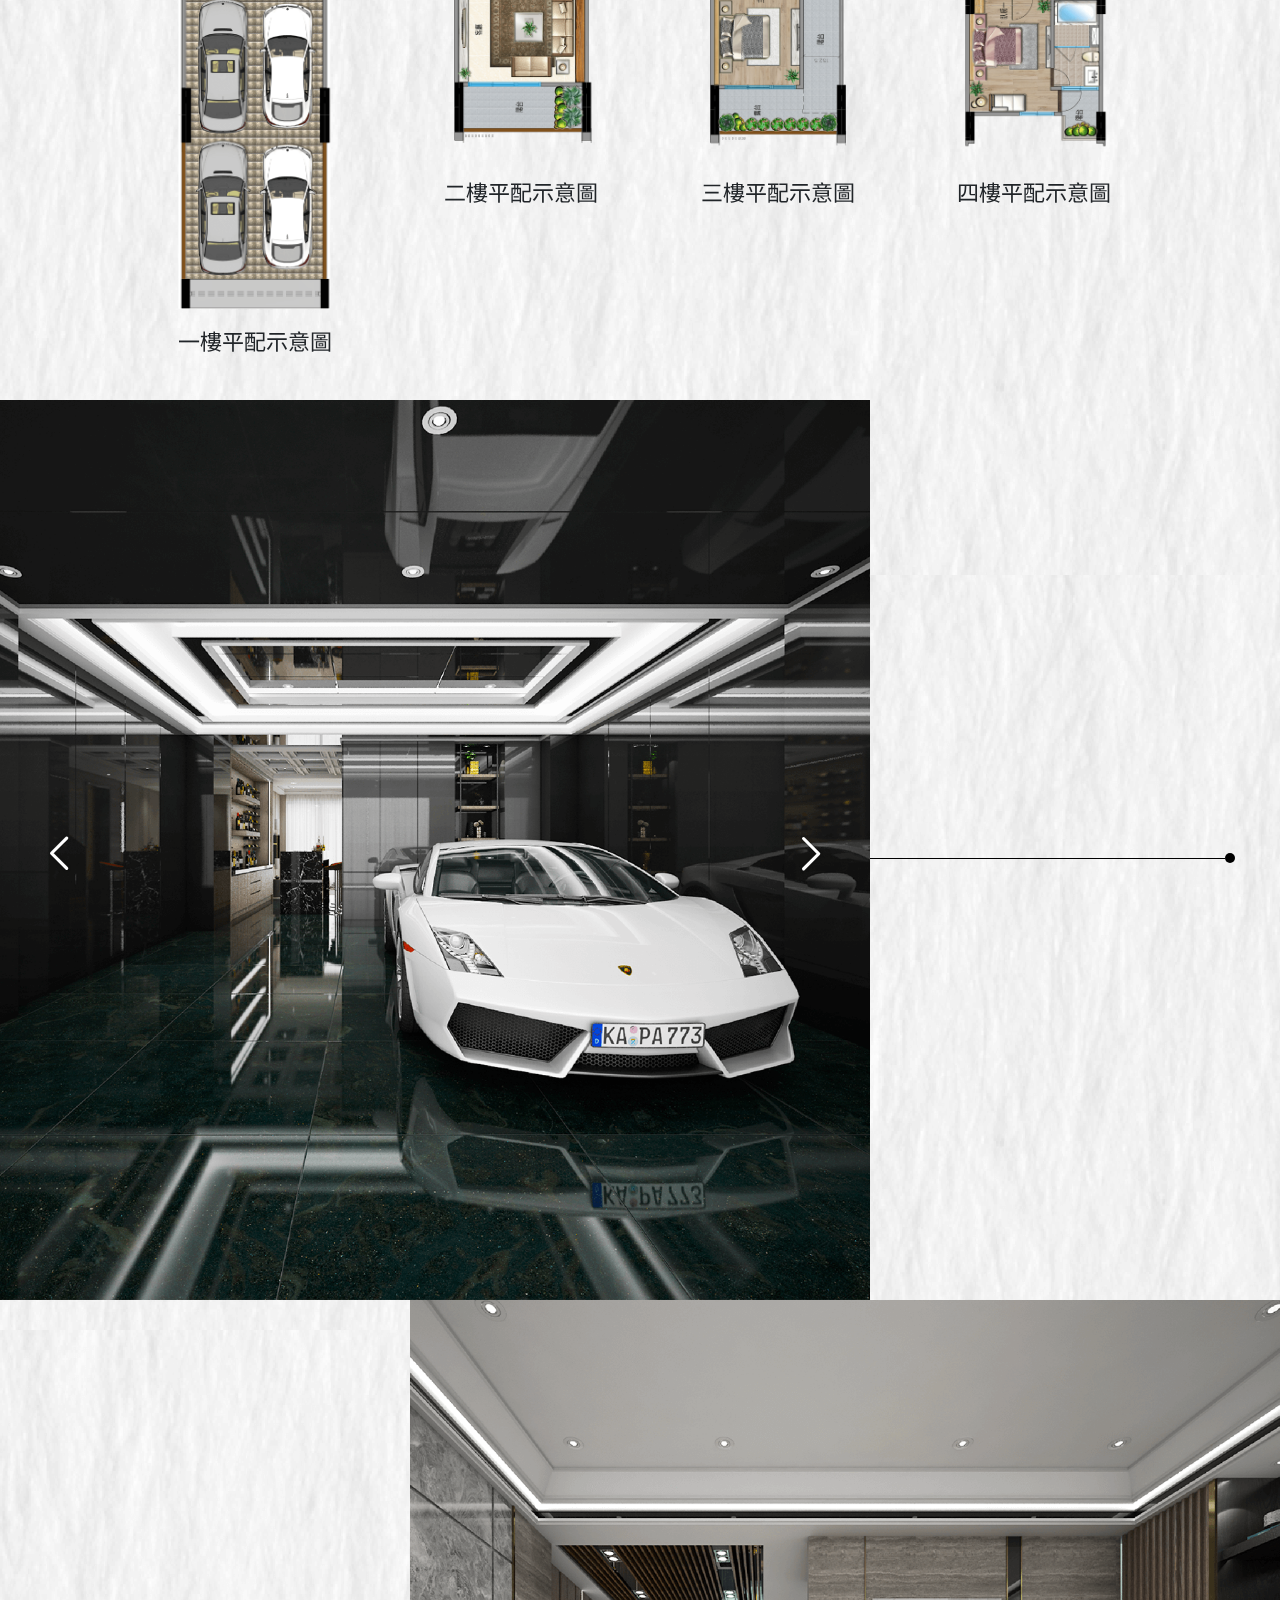
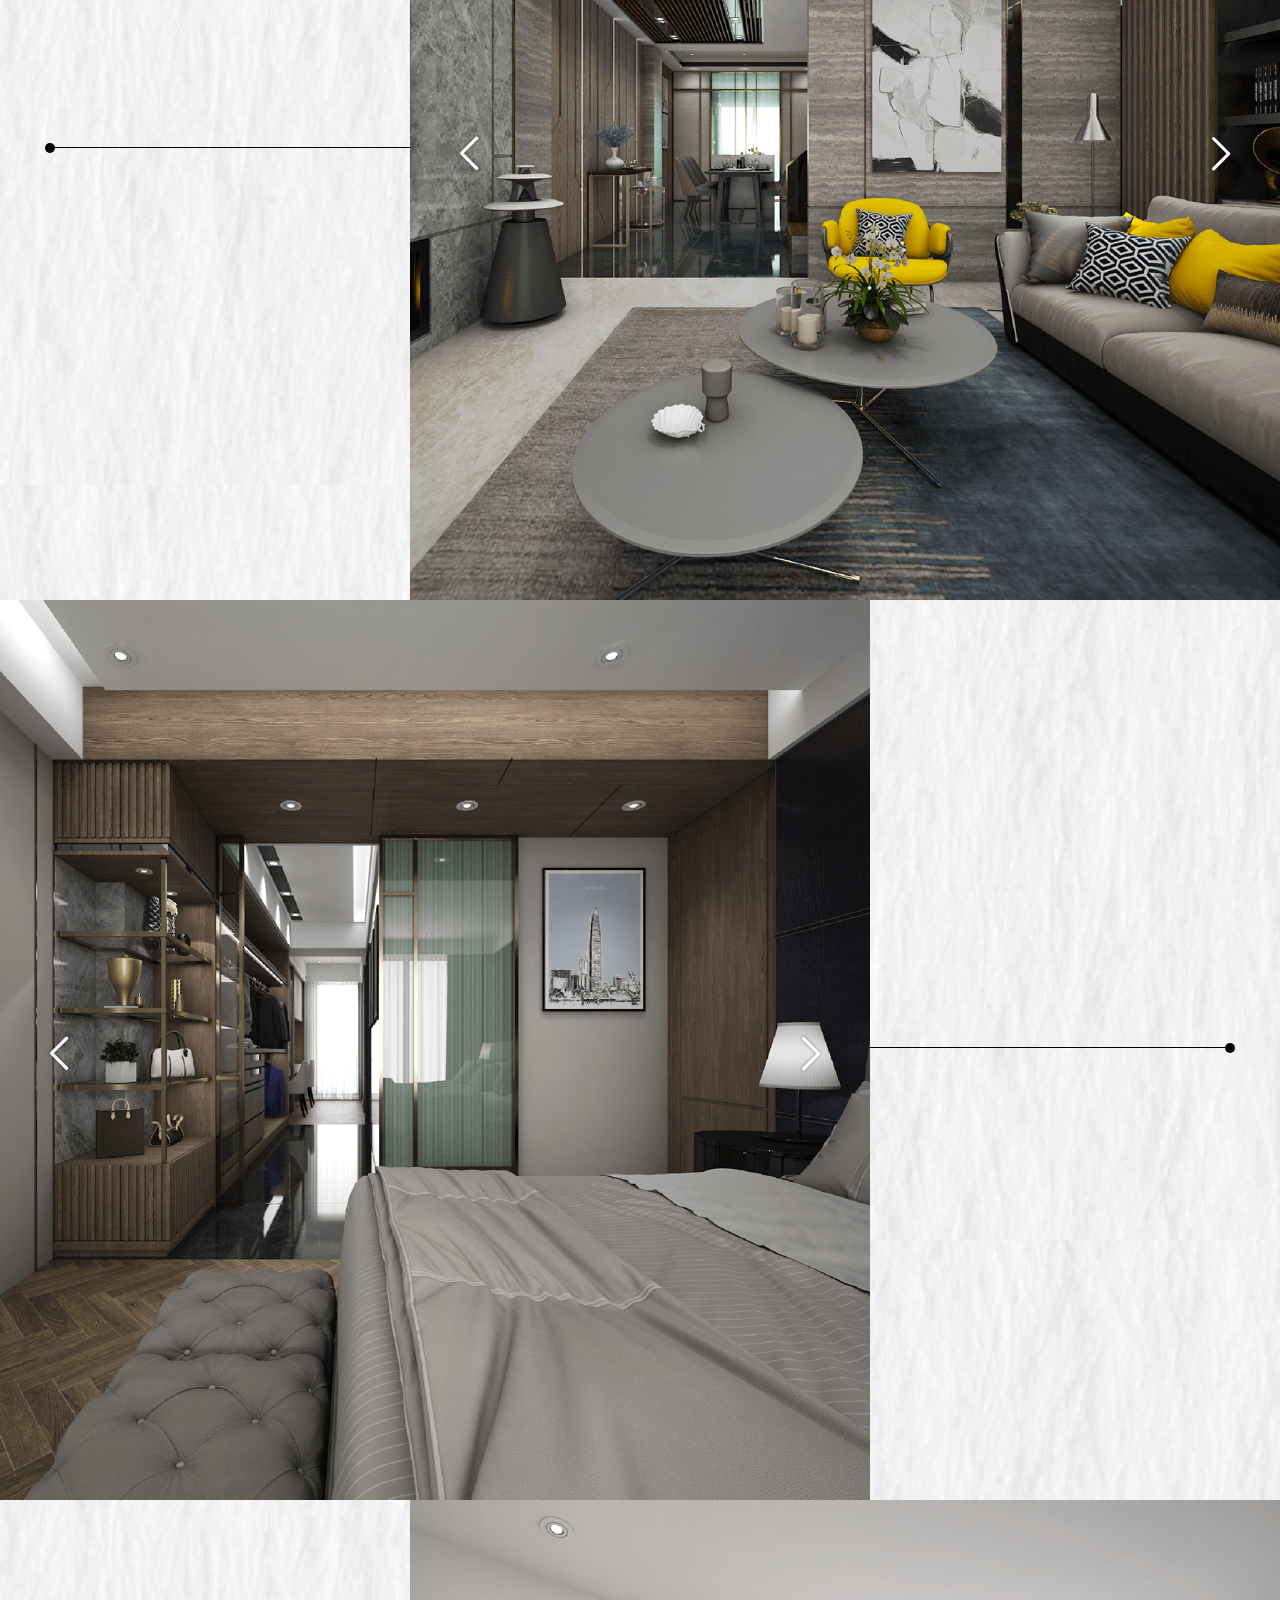
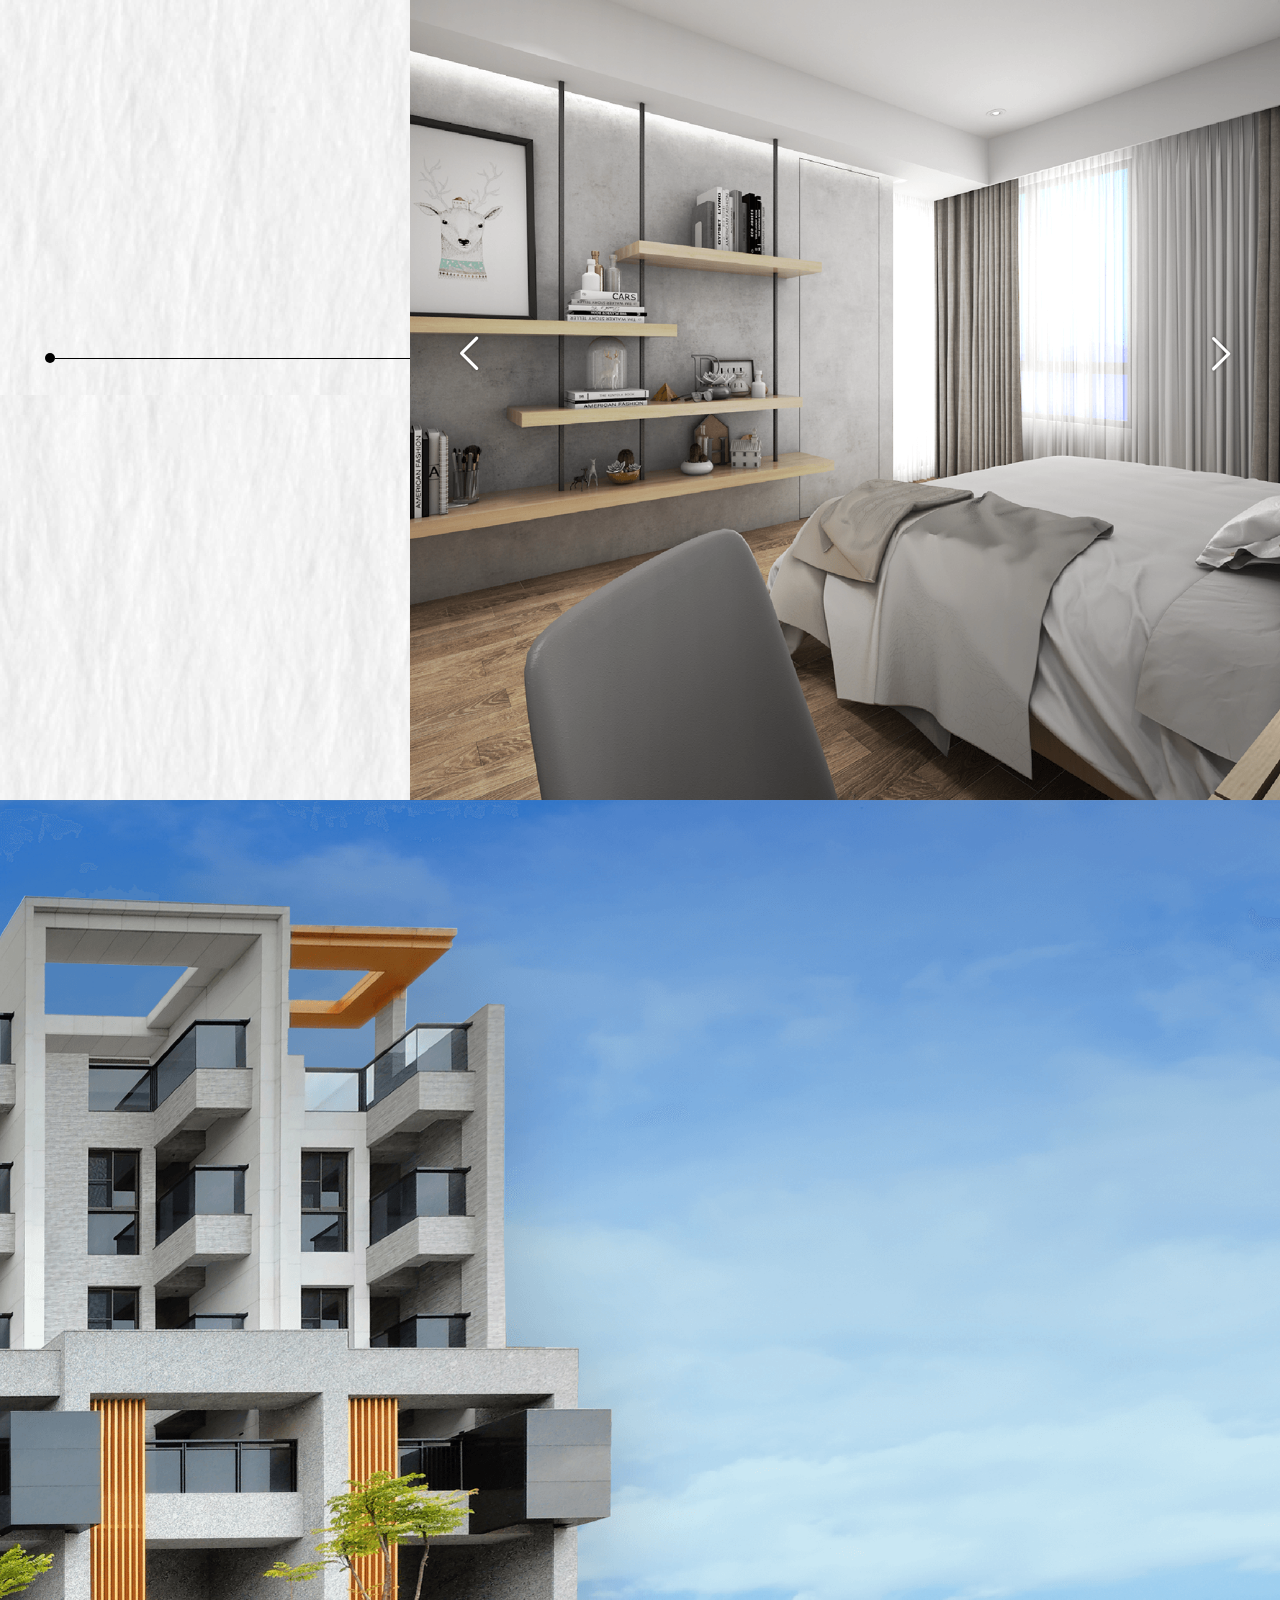
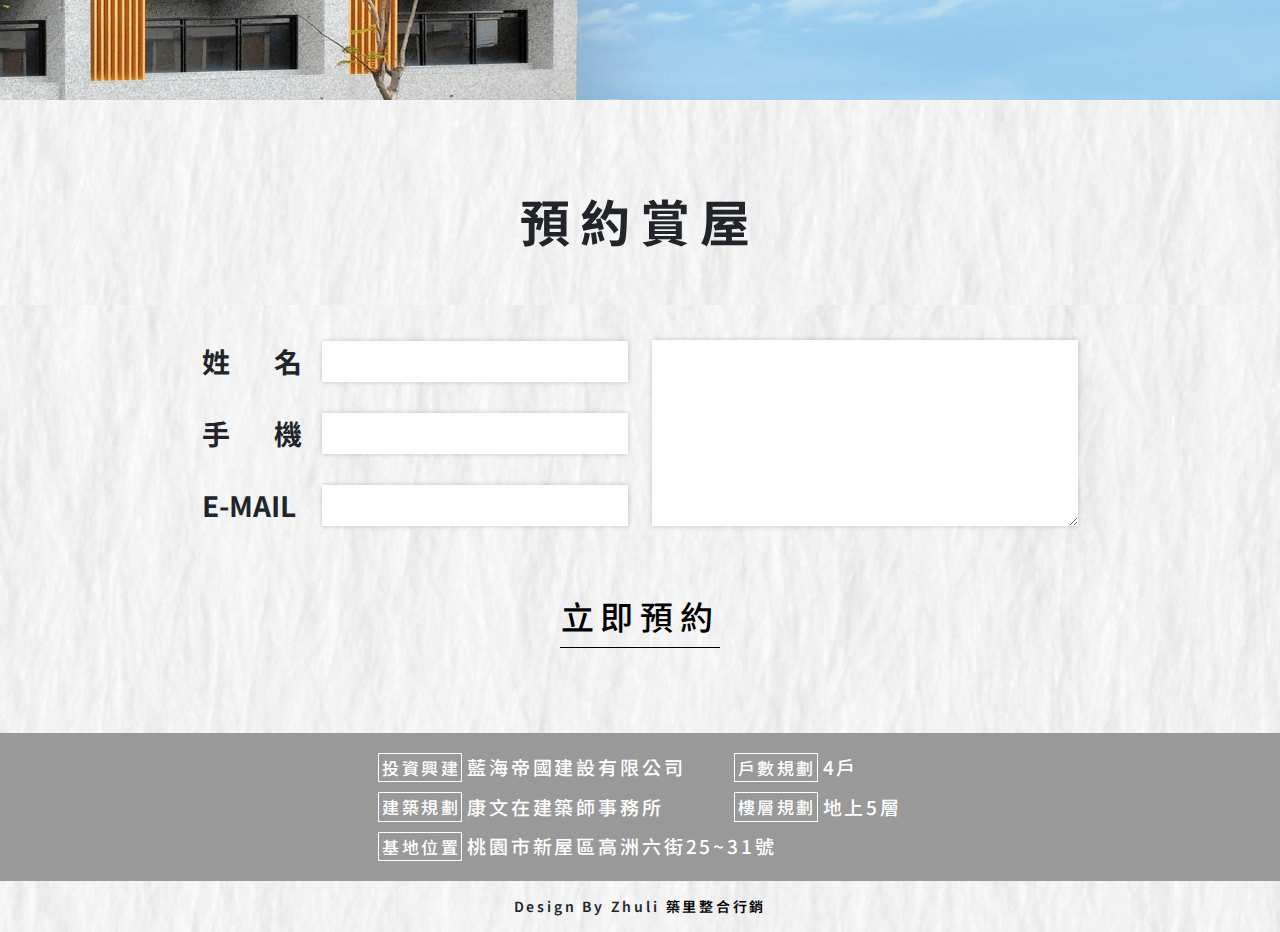
==== commit 641b6156: "側邊button" ====
--- a/index.html
+++ b/index.html
@@ -280,9 +280,13 @@
         <a href="tel:03-4906957">
             <svg id="_圖層_2" xmlns="http://www.w3.org/2000/svg" viewBox="0 0 40 40"><defs><style>.cls-1{fill:none;}</style></defs><g id="_圖層_1-2"><g><rect class="cls-1" width="40" height="40"/><g><path class="mainIcon" d="M14.44,3.23c.84,.46,1.09,1.25,1.16,2.12,.15,1.73,.28,3.45,.4,5.18,.02,.26,0,.53-.04,.79-.1,.8-.55,1.3-1.35,1.46-.56,.12-1.11,.22-1.67,.31-.54,.09-.88,.41-1.08,.89-.26,.65-.33,1.32-.2,2.02,.76,3.96,2.56,7.4,5.21,10.41,.54,.61,1.17,1.15,1.81,1.66,.41,.33,.93,.45,1.46,.47,.38,.01,.71-.11,.97-.4,.36-.39,.72-.77,1.08-1.16,.73-.79,1.46-.92,2.39-.36,.5,.3,.96,.67,1.44,1.02,.89,.66,1.77,1.32,2.66,1.99,.23,.17,.45,.35,.66,.54,.58,.52,1.03,1.11,.98,1.94-.06,.21-.12,.41-.18,.62-.28,.45-.52,.93-.84,1.36-1.42,1.89-3.3,2.89-5.67,2.9-.47,0-.95-.08-1.42-.13-.36-.1-.72-.21-1.07-.31-.42-.2-.84-.38-1.24-.59-2.04-1.07-3.67-2.63-5.15-4.36-1.77-2.07-3.24-4.36-4.56-6.73-1.62-2.91-3.04-5.91-3.93-9.14-.49-1.79-.79-3.62-.68-5.48,.03-.54,.12-1.09,.19-1.63,.1-.36,.21-.72,.31-1.07,.04-.08,.09-.15,.12-.23,1.09-2.57,3.07-3.95,5.81-4.27,.59-.07,1.2,0,1.81,0,.21,.06,.41,.12,.62,.18Z"/><path class="mainIcon" d="M31.14,25.17c-.08,0-.16,0-.24-.01-.91-.08-1.43-1.06-.99-1.86,.27-.49,.56-.96,.8-1.47,.86-1.79,1.25-3.69,1.22-5.68-.02-1.09-.17-2.17-.46-3.22-.78-2.76-2.29-5.03-4.56-6.78-.32-.25-.67-.46-.99-.7-.69-.5-.69-1.53,0-2.02,.1-.07,.21-.12,.32-.18,.09-.02,.18-.04,.27-.06,.03,0,.05,0,.08,0,.26,0,.5,.05,.72,.19,1.55,.98,2.88,2.2,3.99,3.66,1.14,1.5,1.98,3.16,2.51,4.97,.05,.17,.1,.33,.15,.5,.07,.32,.14,.64,.21,.96,0,.05,0,.09,.01,.14,.17,.91,.25,1.83,.25,2.75-.01,2.94-.8,5.66-2.36,8.16-.15,.25-.35,.43-.62,.54-.02,0-.03,.02-.05,.03-.09,.02-.18,.04-.27,.06Z"/><path class="mainIcon" d="M29.7,13.77c.68,3.28,.2,6.17-1.46,8.85-.26,.43-.65,.65-1.15,.61-.49-.03-.85-.28-1.05-.72-.19-.42-.15-.83,.09-1.22,.3-.48,.55-.98,.76-1.5,.48-1.22,.68-2.48,.61-3.79-.04-.79-.18-1.56-.43-2.31-.66-1.98-1.85-3.56-3.59-4.73-.24-.16-.47-.34-.6-.61-.24-.49-.13-1.09,.28-1.46,.4-.37,1.01-.45,1.47-.16,.78,.48,1.49,1.06,2.13,1.71,1.11,1.13,1.94,2.44,2.5,3.92,.2,.52,.34,1.07,.45,1.4Z"/><path class="mainIcon" d="M25.34,15.12c.36,1.72,.06,3.49-.95,5.13-.37,.6-1.13,.78-1.72,.42-.58-.36-.78-1.11-.42-1.71,.47-.77,.74-1.6,.71-2.5-.04-1.55-.69-2.79-1.96-3.69-.24-.17-.46-.34-.59-.61-.23-.49-.13-1.08,.27-1.45,.4-.38,1-.46,1.47-.17,.62,.37,1.16,.85,1.64,1.4,.76,.89,1.25,1.9,1.55,3.19Z"/></g></g></g></svg>
         </a>
-        <a href="https://goo.gl/maps/kmGTAZsDjGZN97WD6" target="_blank">
+        <a href="https://goo.gl/maps/58khER5UCPqhHNkF9" target="_blank" class="position">
             <svg id="_圖層_2" xmlns="http://www.w3.org/2000/svg" viewBox="0 0 40 40"><defs><style>.cls-1{fill:none;}</style></defs><g id="_圖層_1-2"><g><rect class="cls-1" width="40" height="40"/><path class="mainIcon" d="M37.17,19.38c-1.44-1.38-2.88-2.75-4.33-4.12-.17-.16-.25-.34-.25-.6,0-3.22,0-6.44,0-9.66,0-.75-.23-1.01-.88-1.01-1.27,0-2.54,0-3.8,0-.69,0-.9,.25-.91,1.05,0,1.41,0,2.82,0,4.23,0,.11-.01,.22-.02,.37-.08-.07-.12-.09-.16-.12-1.71-1.63-3.41-3.28-5.12-4.9-1-.95-2.4-.95-3.4-.01-1.13,1.06-2.25,2.15-3.37,3.22-1.69,1.61-3.39,3.22-5.09,4.84-2.21,2.11-4.43,4.22-6.63,6.34-.31,.3-.57,.66-.86,1v.45c.5,.7,.99,1.4,1.5,2.08,.3,.39,.63,.41,1,.12,.16-.13,.31-.28,.46-.43,.69-.66,1.38-1.32,2.08-1.98,0,4.57,0,9.13,0,13.7,0,1.39,.56,2.14,1.57,2.14,2.63,0,5.26,0,7.89,0h.33v-.55c0-3.51,0-7.02,0-10.53,0-.34,.07-.43,.32-.43,1.66,.01,3.33,0,4.99,0,.09,0,.18,.01,.31,.02v11.45c.09,.02,.13,.03,.16,.03,2.74,0,5.49,0,8.23,0,.83,0,1.4-.8,1.4-1.94,0-4.64,0-9.28,0-13.92,.8,.77,1.61,1.54,2.41,2.31,.49,.47,.85,.42,1.25-.14,.46-.64,.92-1.3,1.38-1.94v-.45c-.16-.21-.29-.45-.47-.63Z"/></g></g></svg>
-            <span>接待會館<br>基地位置</span>
+            <span>接待會館</span>
+        </a>
+        <a href="https://goo.gl/maps/58khER5UCPqhHNkF9" target="_blank" class="position">
+            <?xml version="1.0" encoding="UTF-8"?><svg id="_圖層_2" xmlns="http://www.w3.org/2000/svg" viewBox="0 0 30 30"><defs><style>.cls-1{fill:none;}</style></defs><g id="_圖層_1-2"><g><path class="mainIcon" d="M15,3.11c-5.69,0-10.3,4.61-10.3,10.3,0,3.75,4.47,9.08,7.52,12.29,1.52,1.59,4.05,1.59,5.57,0,3.05-3.21,7.52-8.54,7.52-12.29,0-5.69-4.61-10.3-10.3-10.3Zm0,17.26c-4.07,0-7.37-3.3-7.37-7.37s3.3-7.37,7.37-7.37,7.37,3.3,7.37,7.37-3.3,7.37-7.37,7.37Z"/><rect class="cls-1" width="30" height="30"/></g></g></svg>
+            <span>基地位置</span>
         </a>
         <a class="btn-top">
             <svg id="_圖層_2" xmlns="http://www.w3.org/2000/svg" viewBox="0 0 40 40"><defs><style>.cls-1{fill:none;}</style></defs><g id="_圖層_1-2"><g><rect class="cls-1" width="40" height="40"/><path class="mainIcon" d="M22.54,23.98c-.04,.75,.14,7.25,.04,8.44-.08,1.03-.62,1.83-1.6,2.17-.99,.34-2.03,.13-2.77-.62-.54-.55-.79-1.33-.74-2.09,.1-1.72,.02-6.06,.11-7.78,0-.11,0-.23,0-.39-.22,.07-.41,.12-.59,.19-1.74,.66-3.48,1.32-5.22,1.98-.66,.25-1.2,.03-1.49-.61-.26-.56-.19-1.11,.09-1.64,1.17-2.23,2.35-4.47,3.52-6.7,1.8-3.44,3.61-6.88,5.4-10.32,.25-.47,.54-.9,1.02-1.16,.79-.43,1.64-.15,2.12,.78,.36,.69,.62,1.43,.9,2.15,2.13,5.4,4.25,10.8,6.38,16.2,.23,.58,.28,1.15-.04,1.71-.36,.63-.92,.8-1.57,.47-1.64-.83-3.27-1.67-4.91-2.5-.19-.1-.4-.18-.64-.29Z"/></g></g></svg>
--- a/public/css/style.css
+++ b/public/css/style.css
@@ -977,6 +977,12 @@
   color: #CF7115;
 }
 
+@media screen and (max-width: 575px) {
+  .footer {
+    padding-bottom: 50px;
+  }
+}
+
 @media screen and (max-width: 450px) {
   .footer_top_item {
     margin-bottom: 5px;
@@ -1002,6 +1008,7 @@
   -webkit-transform: translateY(-50%);
           transform: translateY(-50%);
   z-index: 10;
+  opacity: 0.75;
 }
 
 .fixed-btn a {
@@ -1017,9 +1024,9 @@
           justify-content: center;
   -ms-flex-wrap: wrap;
       flex-wrap: wrap;
-  width: 60px;
-  height: 80px;
-  background-color: rgba(255, 255, 255, 0.75);
+  width: 50px;
+  height: 70px;
+  background-color: #fff;
   -webkit-box-shadow: 0 0 2px rgba(0, 0, 0, 0.25);
           box-shadow: 0 0 2px rgba(0, 0, 0, 0.25);
 }
@@ -1047,6 +1054,11 @@
 
 .fixed-btn a:hover span {
   color: #CF7115;
+}
+
+.fixed-btn a.position svg {
+  -webkit-transform: translateY(4px);
+          transform: translateY(4px);
 }
 
 .fixed-btn a span {
@@ -1055,8 +1067,8 @@
   text-align: center;
   line-height: 1.3;
   display: block;
-  -webkit-transform: translateY(-3px);
-          transform: translateY(-3px);
+  -webkit-transform: translateY(-4px);
+          transform: translateY(-4px);
   -webkit-transition: 0.3s;
   transition: 0.3s;
 }
@@ -1074,22 +1086,23 @@
             transform: none;
   }
   .fixed-btn a {
-    width: 25%;
-    height: 60px;
+    width: 20%;
+    height: 50px;
     border-radius: 0 !important;
     -webkit-box-align: center;
         -ms-flex-align: center;
             align-items: center;
   }
   .fixed-btn a svg {
-    width: 40px;
+    width: 35px;
   }
   .fixed-btn a span {
-    width: -webkit-fit-content;
-    width: -moz-fit-content;
-    width: fit-content;
     -webkit-transform: none;
             transform: none;
+    width: 100%;
+  }
+  .fixed-btn a.position svg {
+    width: 30px;
   }
 }
 /*# sourceMappingURL=style.css.map */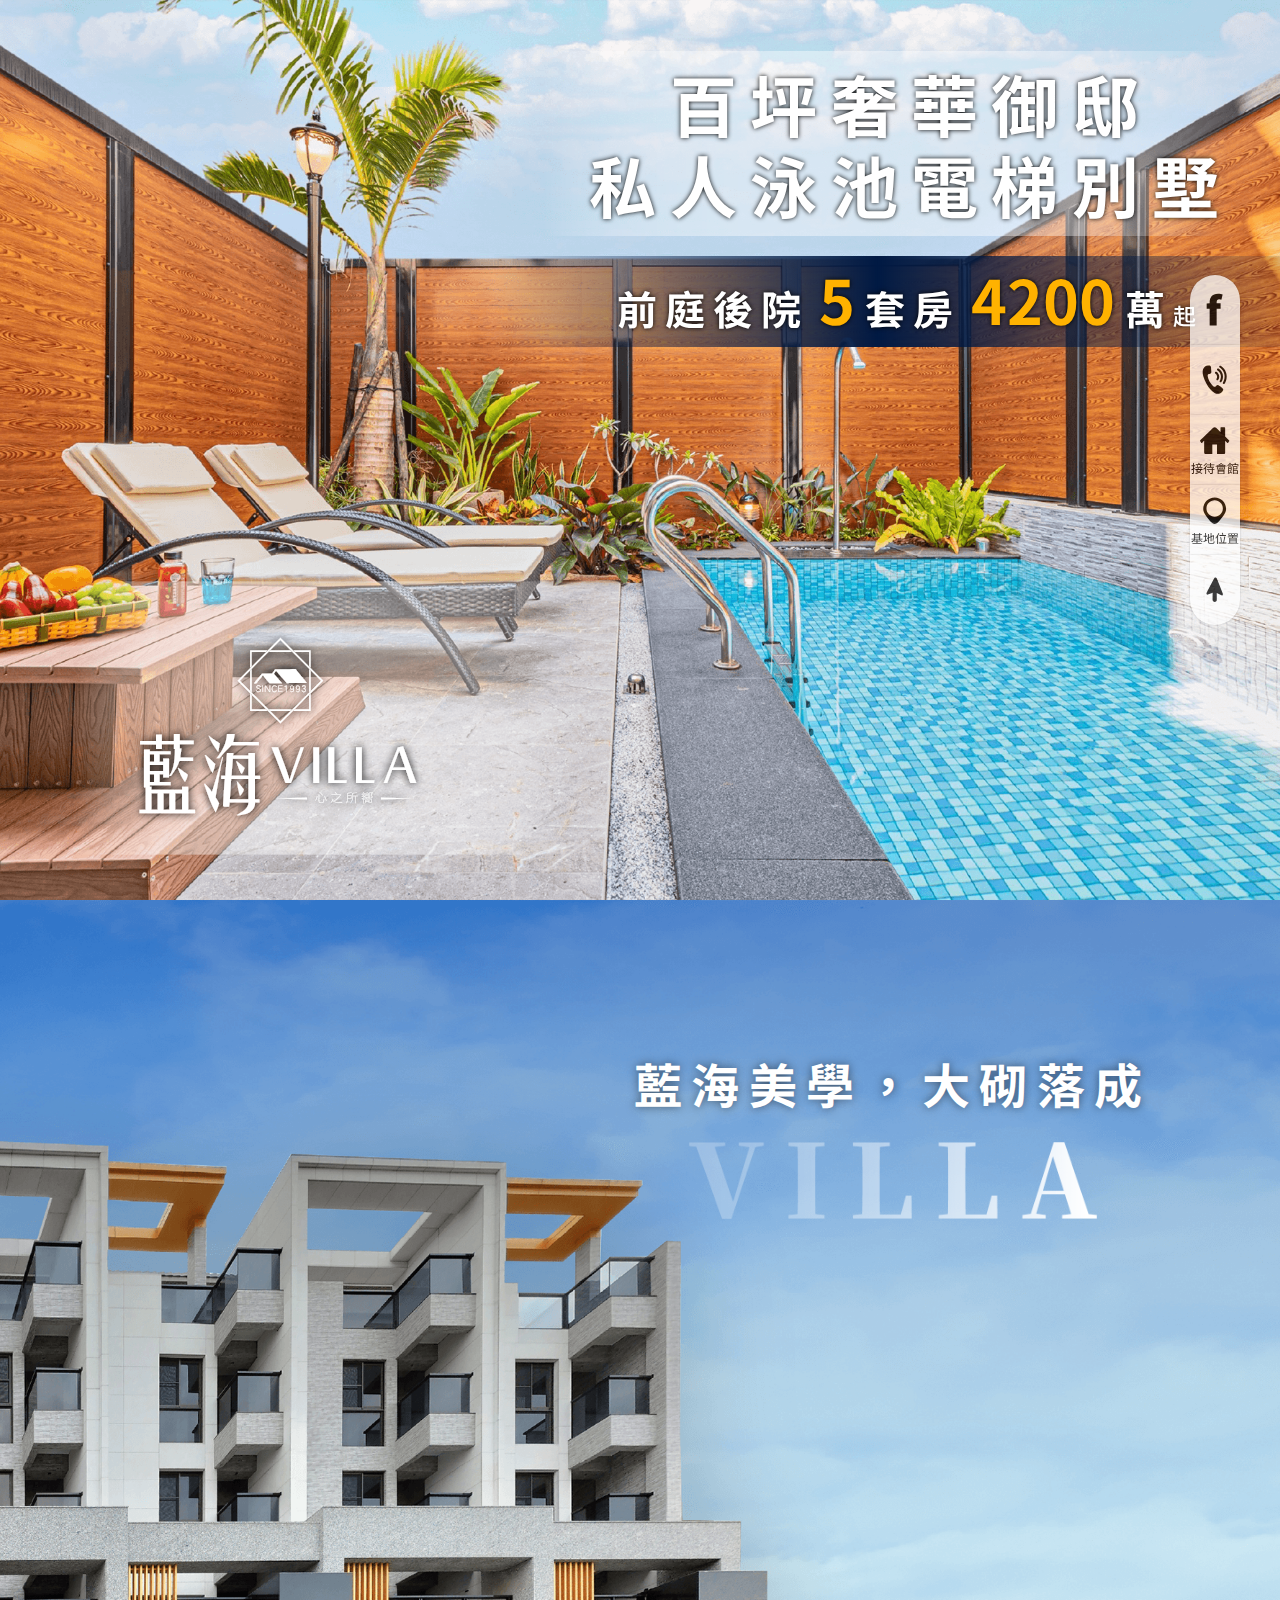
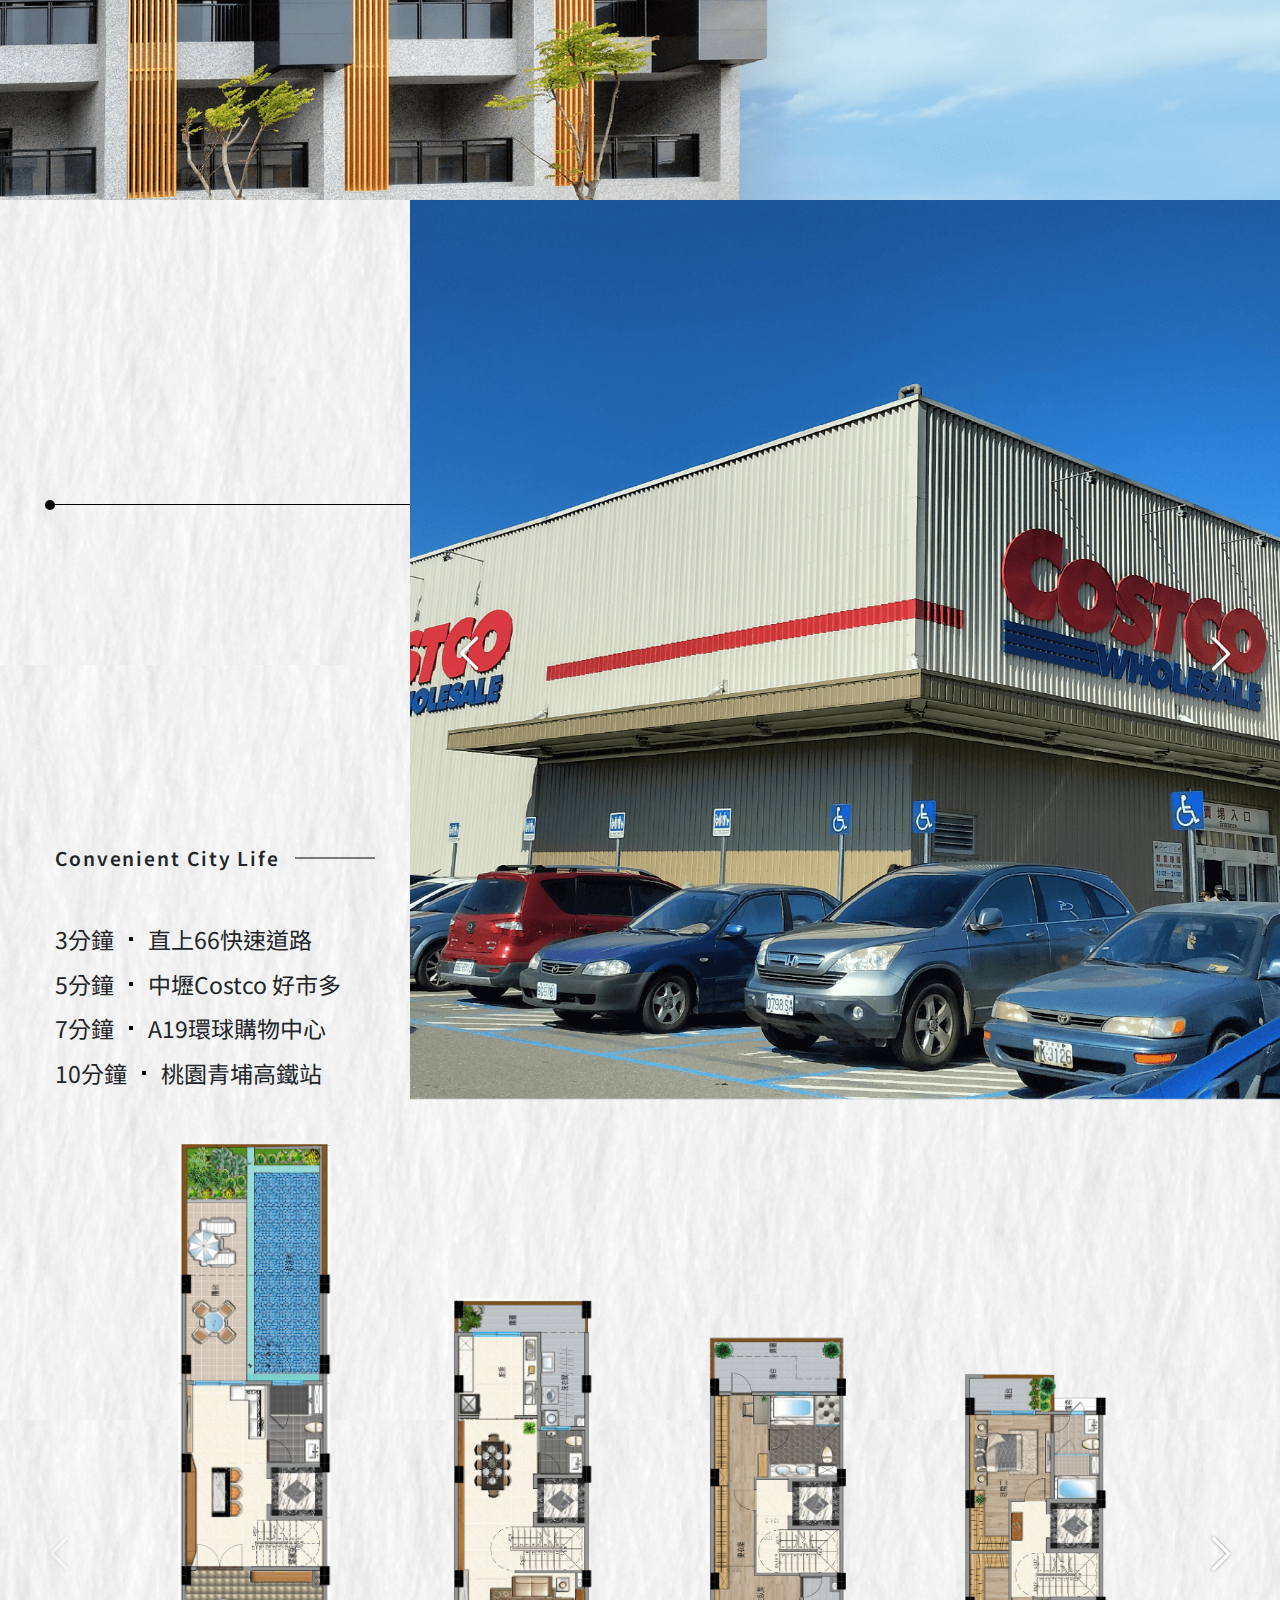
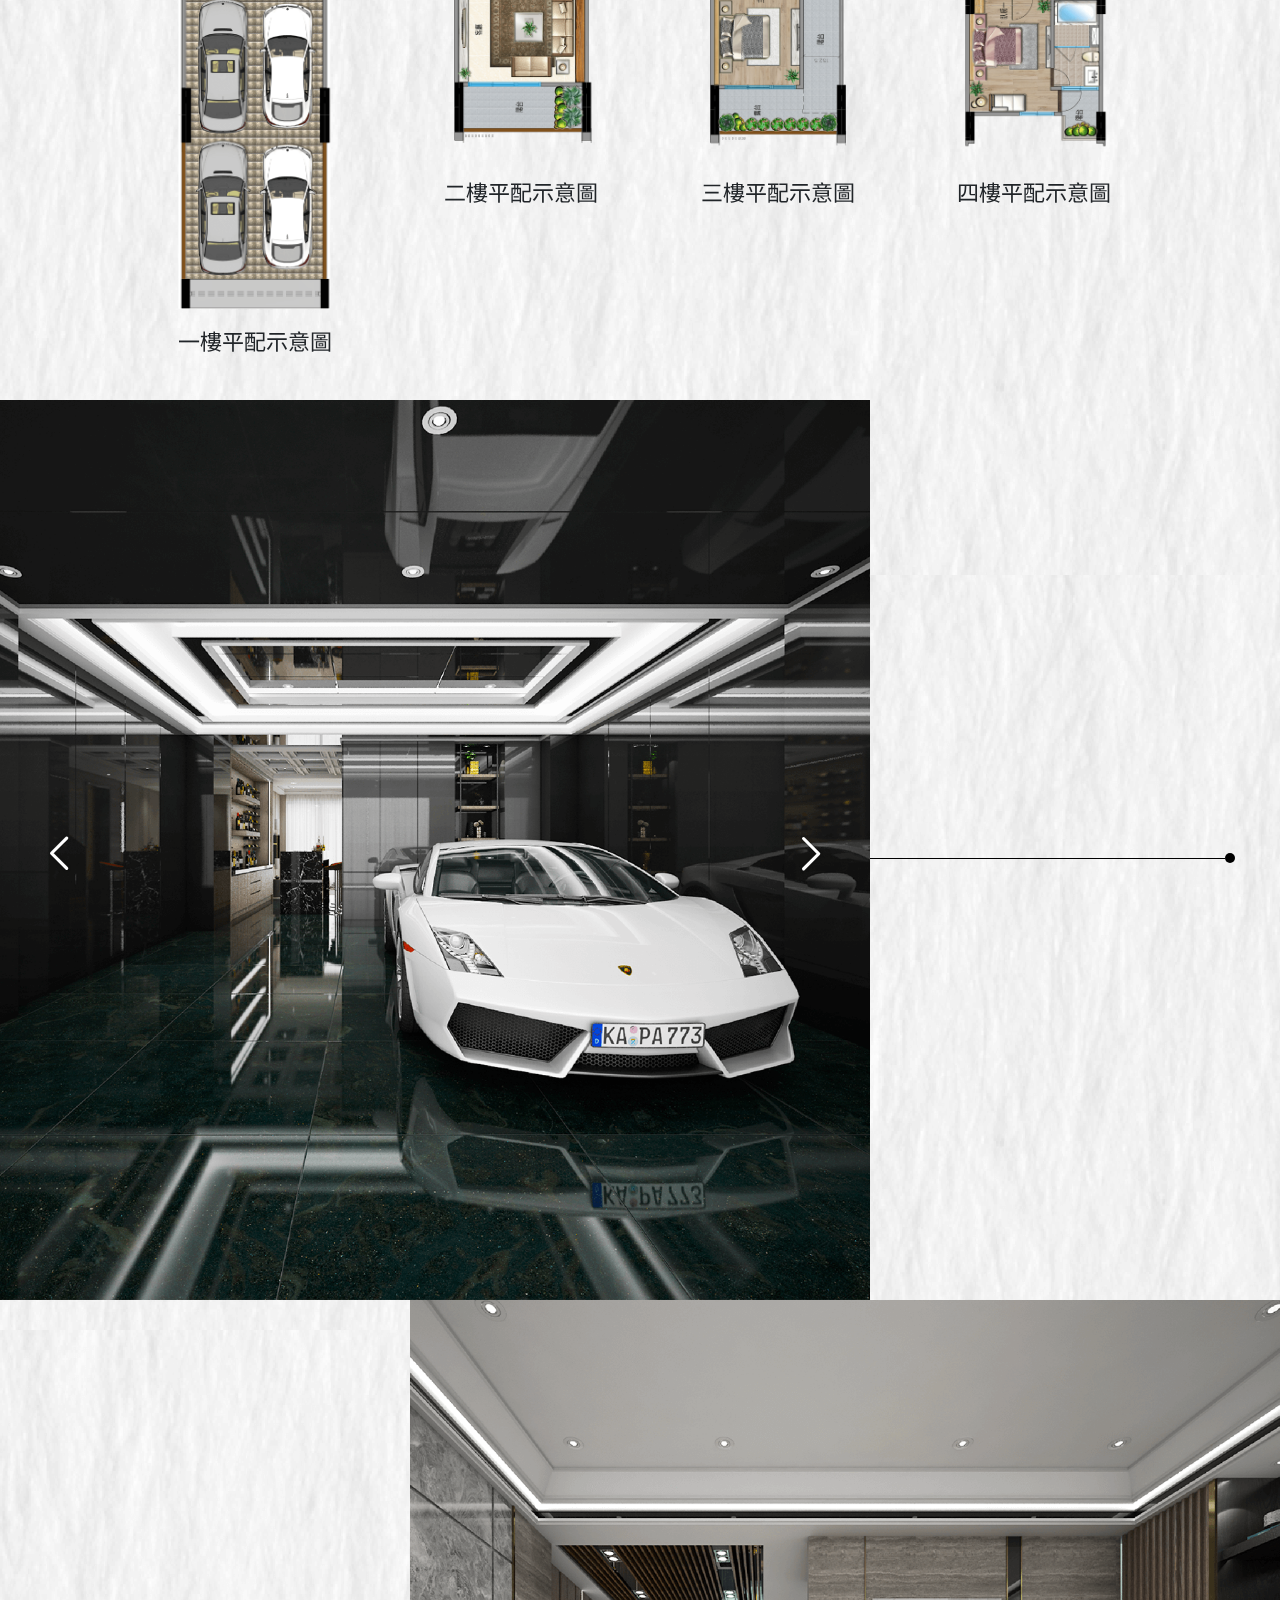
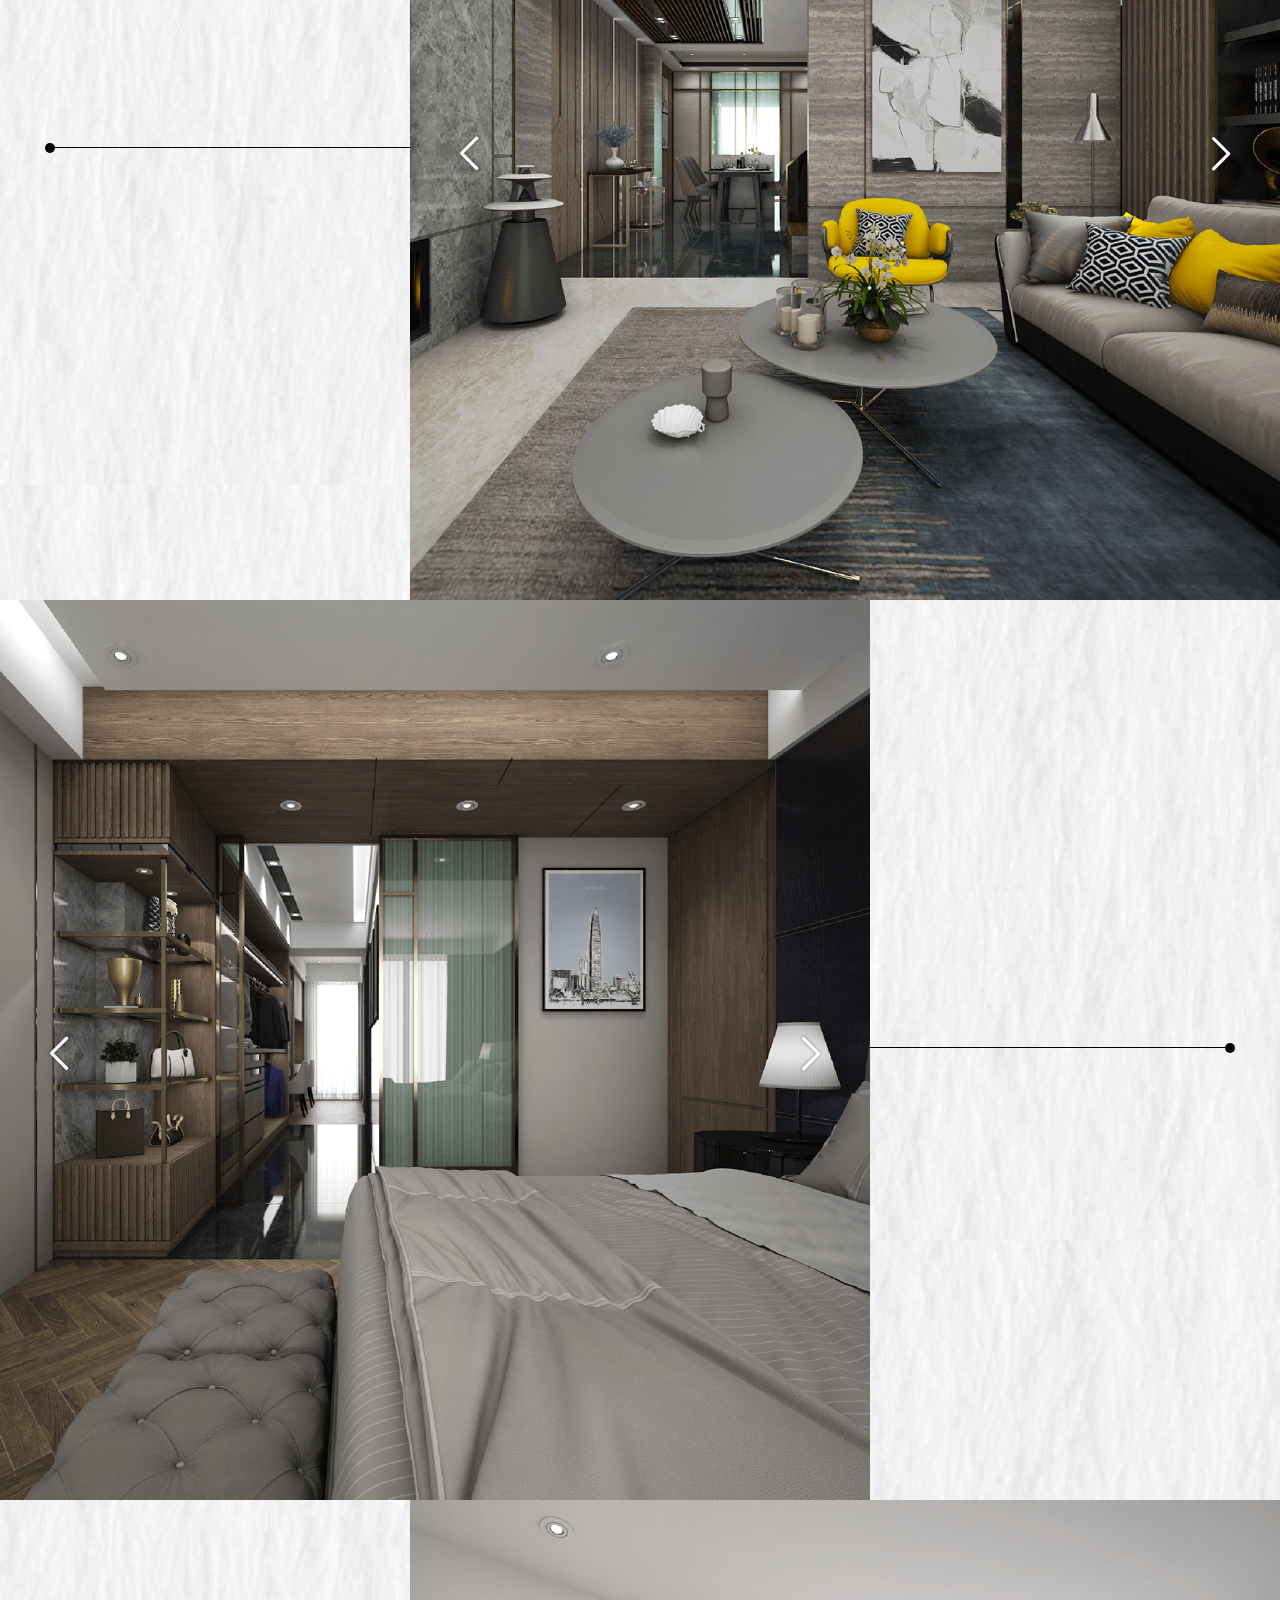
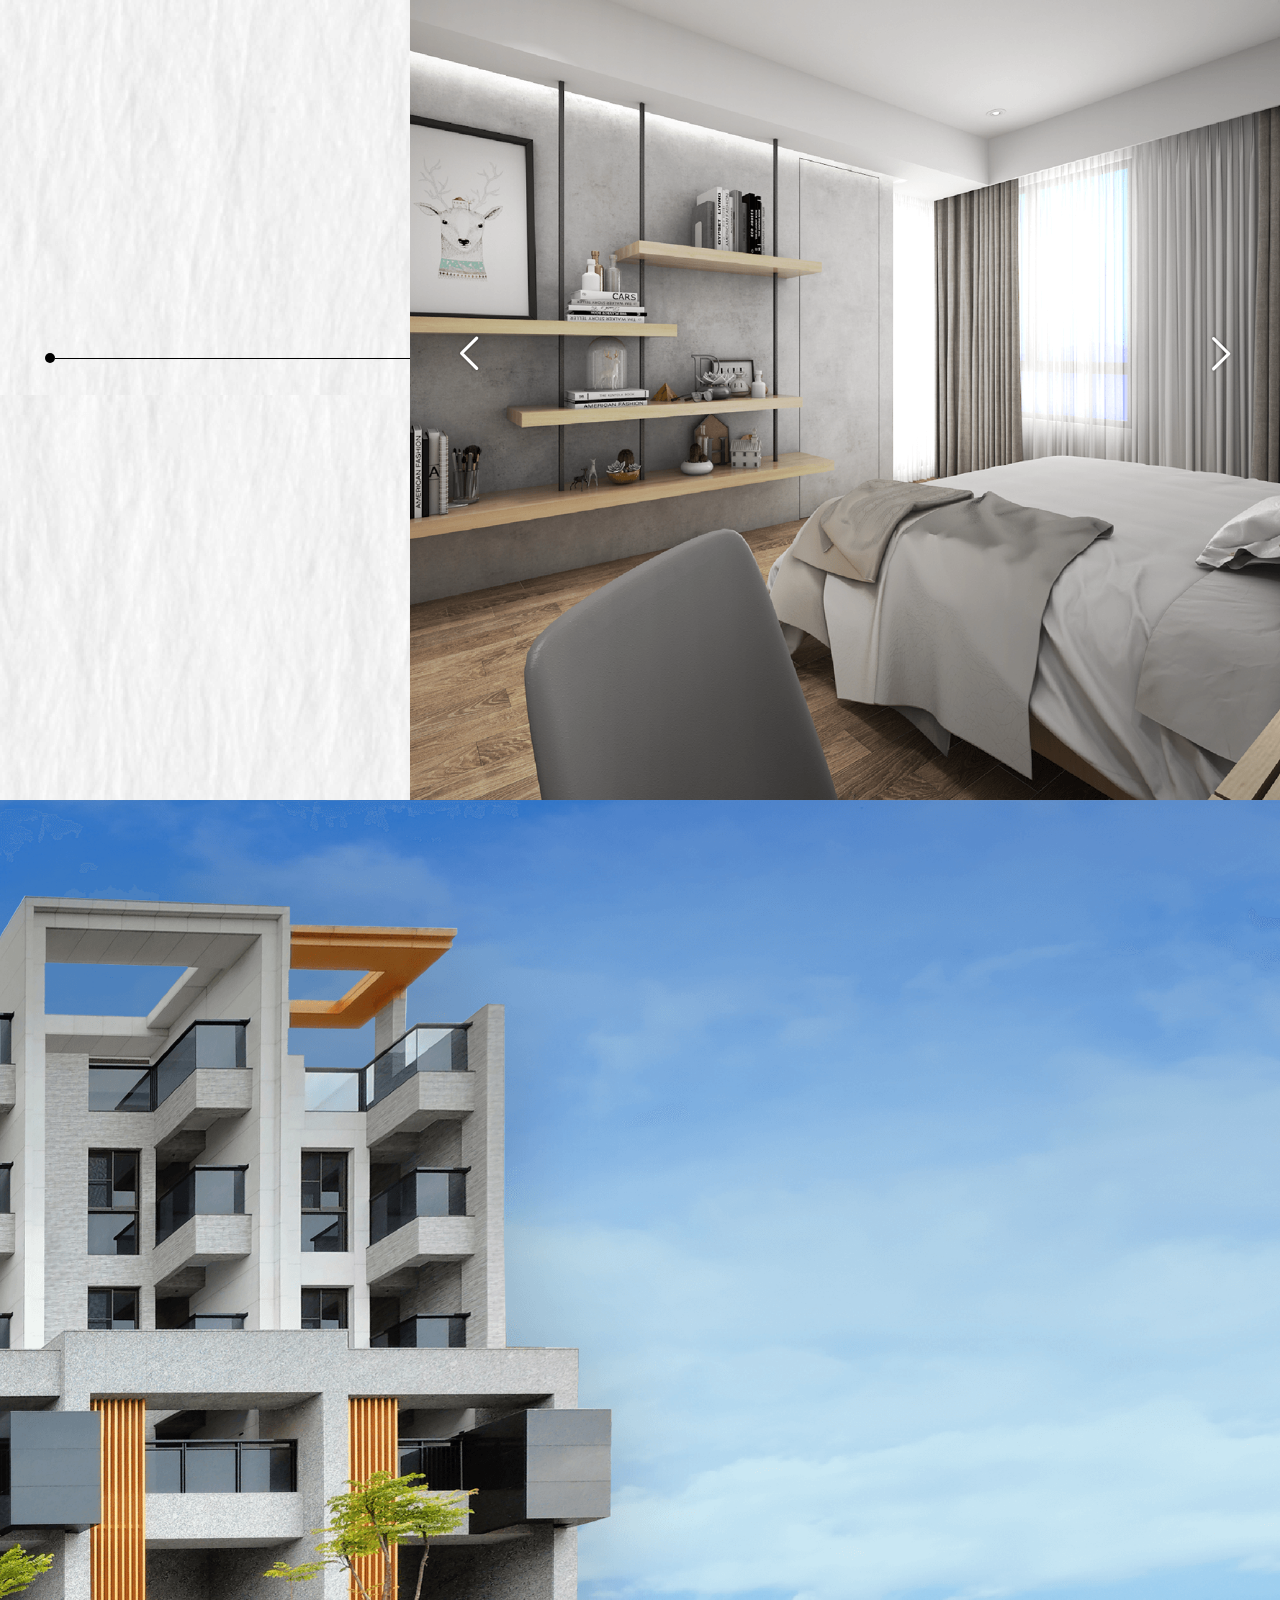
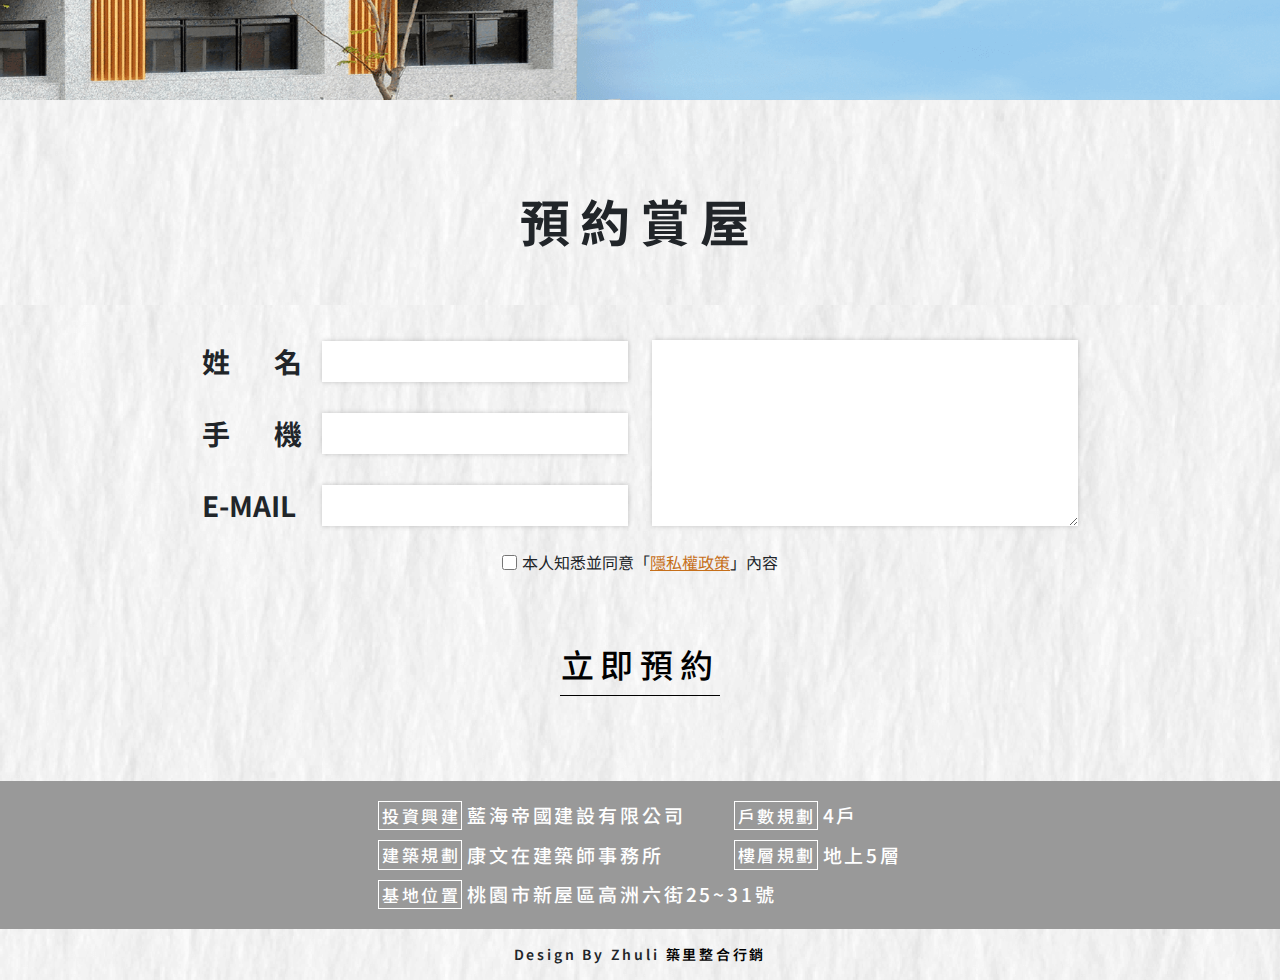
==== commit b3757702: "隱私權" ====
--- a/index.html
+++ b/index.html
@@ -25,6 +25,28 @@
     <link rel="stylesheet" href="./public/css/swiper/swiper-bundle.min.css">
     <link rel="stylesheet" href="./public/css/aos/aos.css">
     <link rel="stylesheet" href="./public/css/style.css">
+    <script async src="https://www.googletagmanager.com/gtag/js?id=AW-10841953816"></script>
+    <script>
+        window.dataLayer = window.dataLayer || [];
+        function gtag(){dataLayer.push(arguments);}
+        gtag('js', new Date());
+
+        gtag('config', 'AW-10841953816');
+    </script>
+    <script>
+        function gtag_report_conversion(url) {
+          var callback = function () {
+            if (typeof(url) != 'undefined') {
+              window.location = url;
+            }
+          };
+          gtag('event', 'conversion', {
+              'send_to': 'AW-10841953816/a_XNCOSigKYDEJis7LEo',
+              'event_callback': callback
+          });
+          return false;
+        }
+    </script>
 </head>
 <body>
     <div class="kv section">
@@ -234,6 +256,10 @@
             </div>
             <div class="col-md-6">
                 <div class="reserve_form_item"><textarea id="content" name="" id="" cols="30" rows="10"></textarea></div>
+            </div>
+            <div class="reserve_form_check d-flex justify-content-center align-items-center mt-4">
+                <input type="checkbox" id="check" required>
+                <label for="check">本人知悉並同意「<a href="./privacy.html" target="_blank">隱私權政策</a>」內容</label>
             </div>
             <button type="submit">立即預約</button>
         </form>
--- a/public/css/style.css
+++ b/public/css/style.css
@@ -839,6 +839,17 @@
 
 .reserve_form_item:last-child {
   margin-bottom: 0;
+}
+
+.reserve_form_check input {
+  width: 15px;
+  height: 15px;
+  margin-right: 5px;
+}
+
+.reserve_form_check label a {
+  text-decoration: underline;
+  color: #C66F1A;
 }
 
 .reserve_form button {
